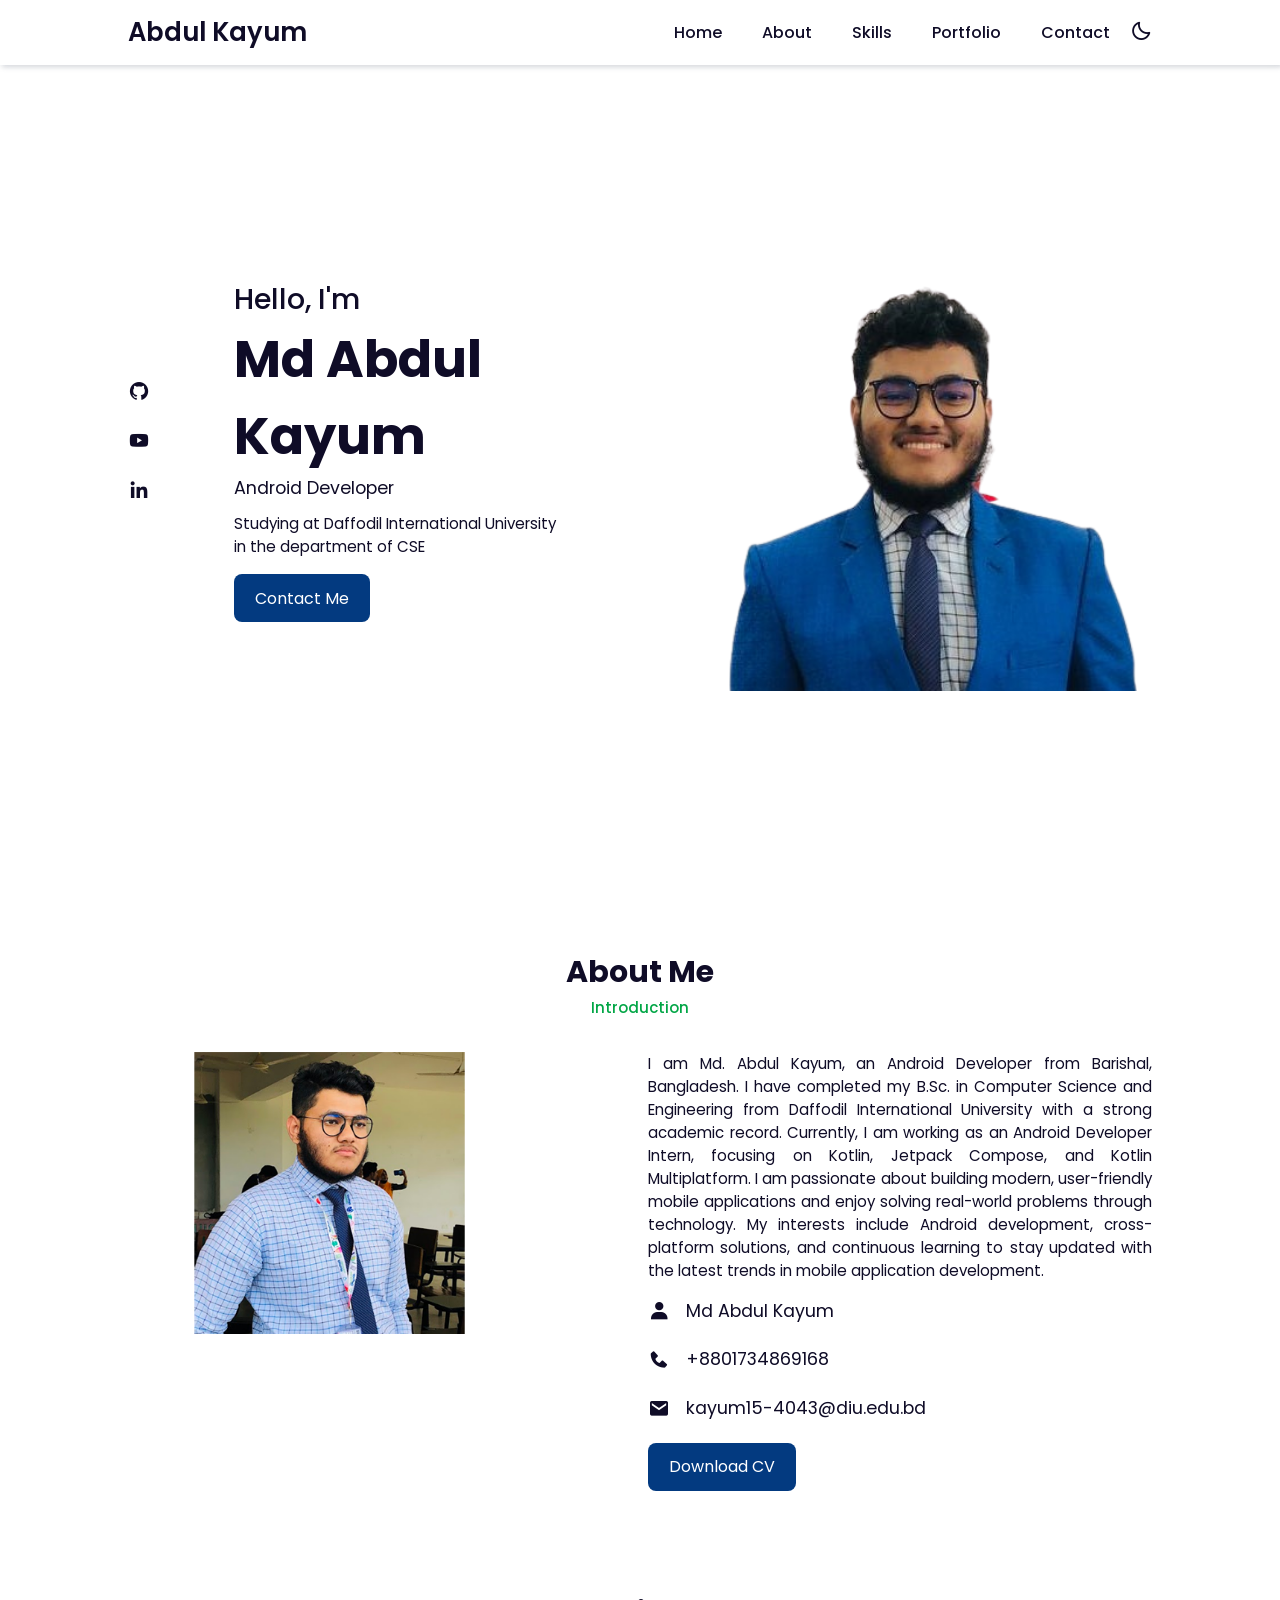
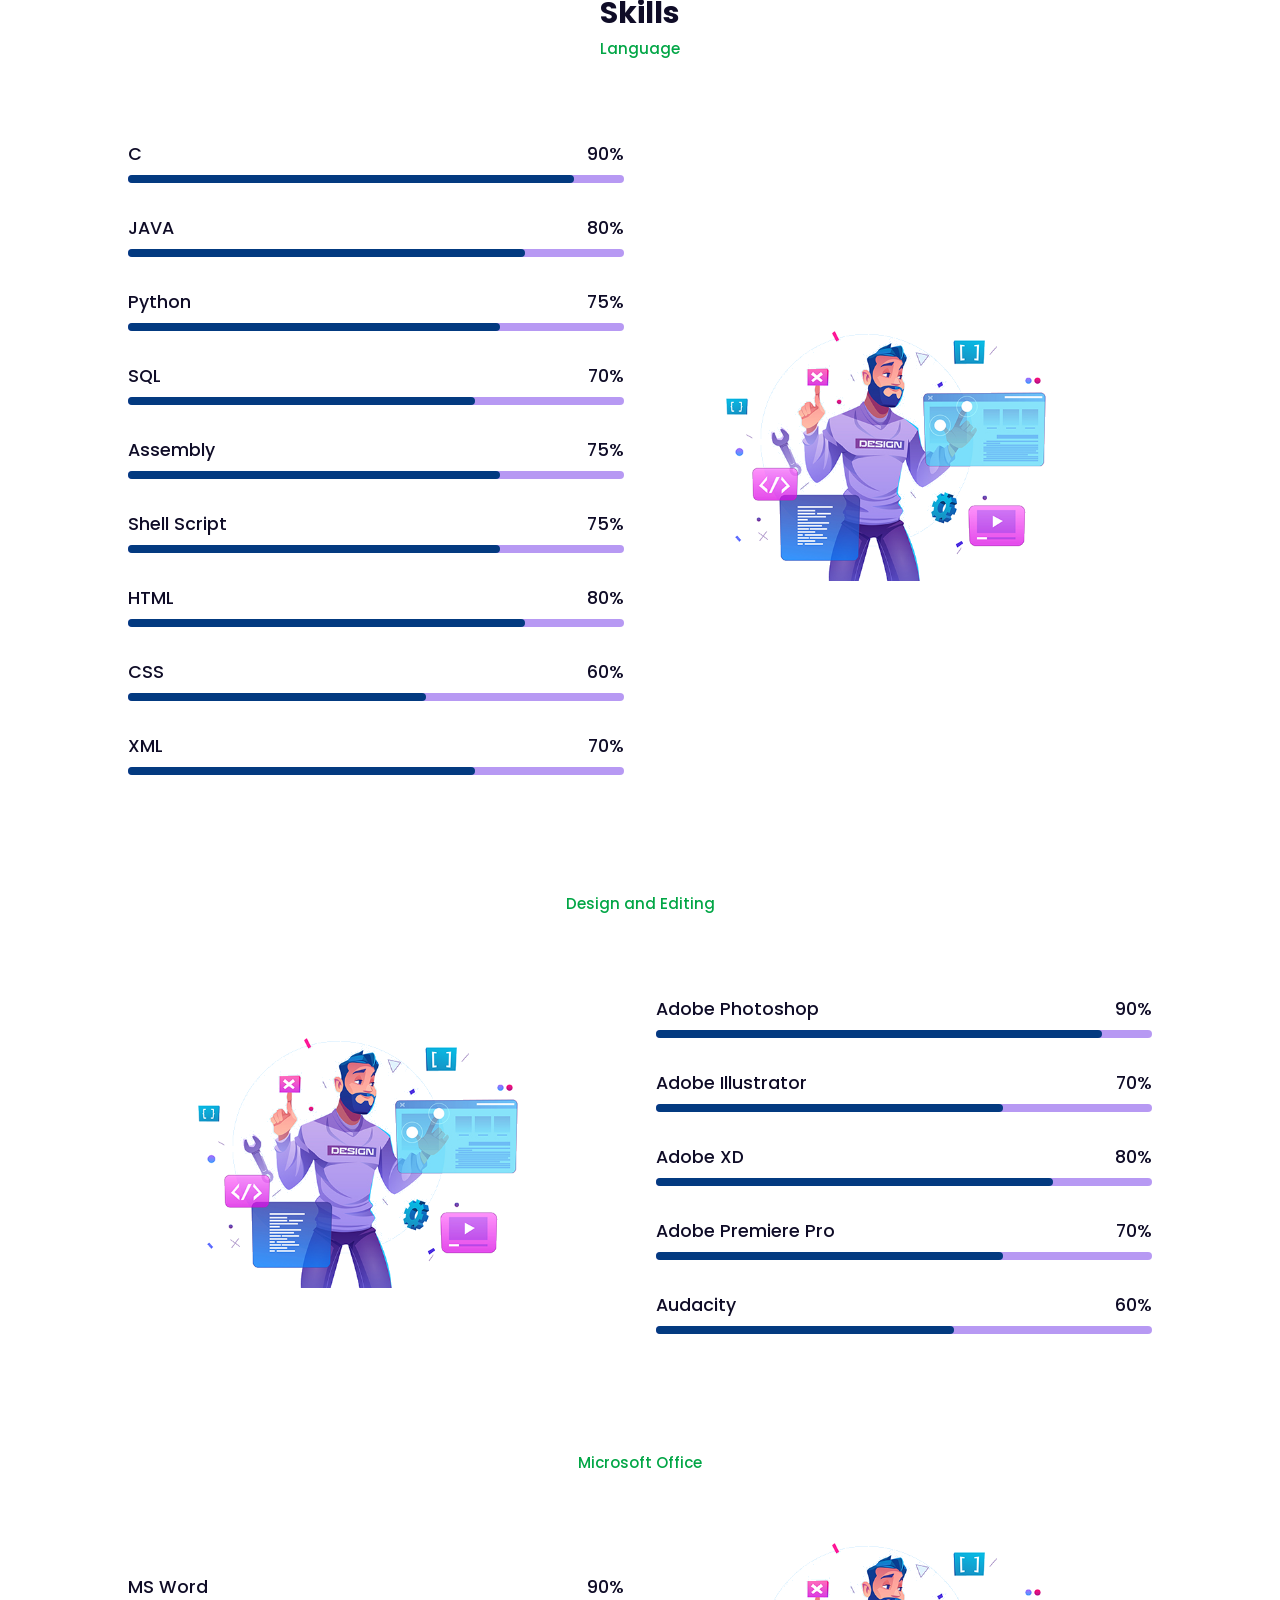
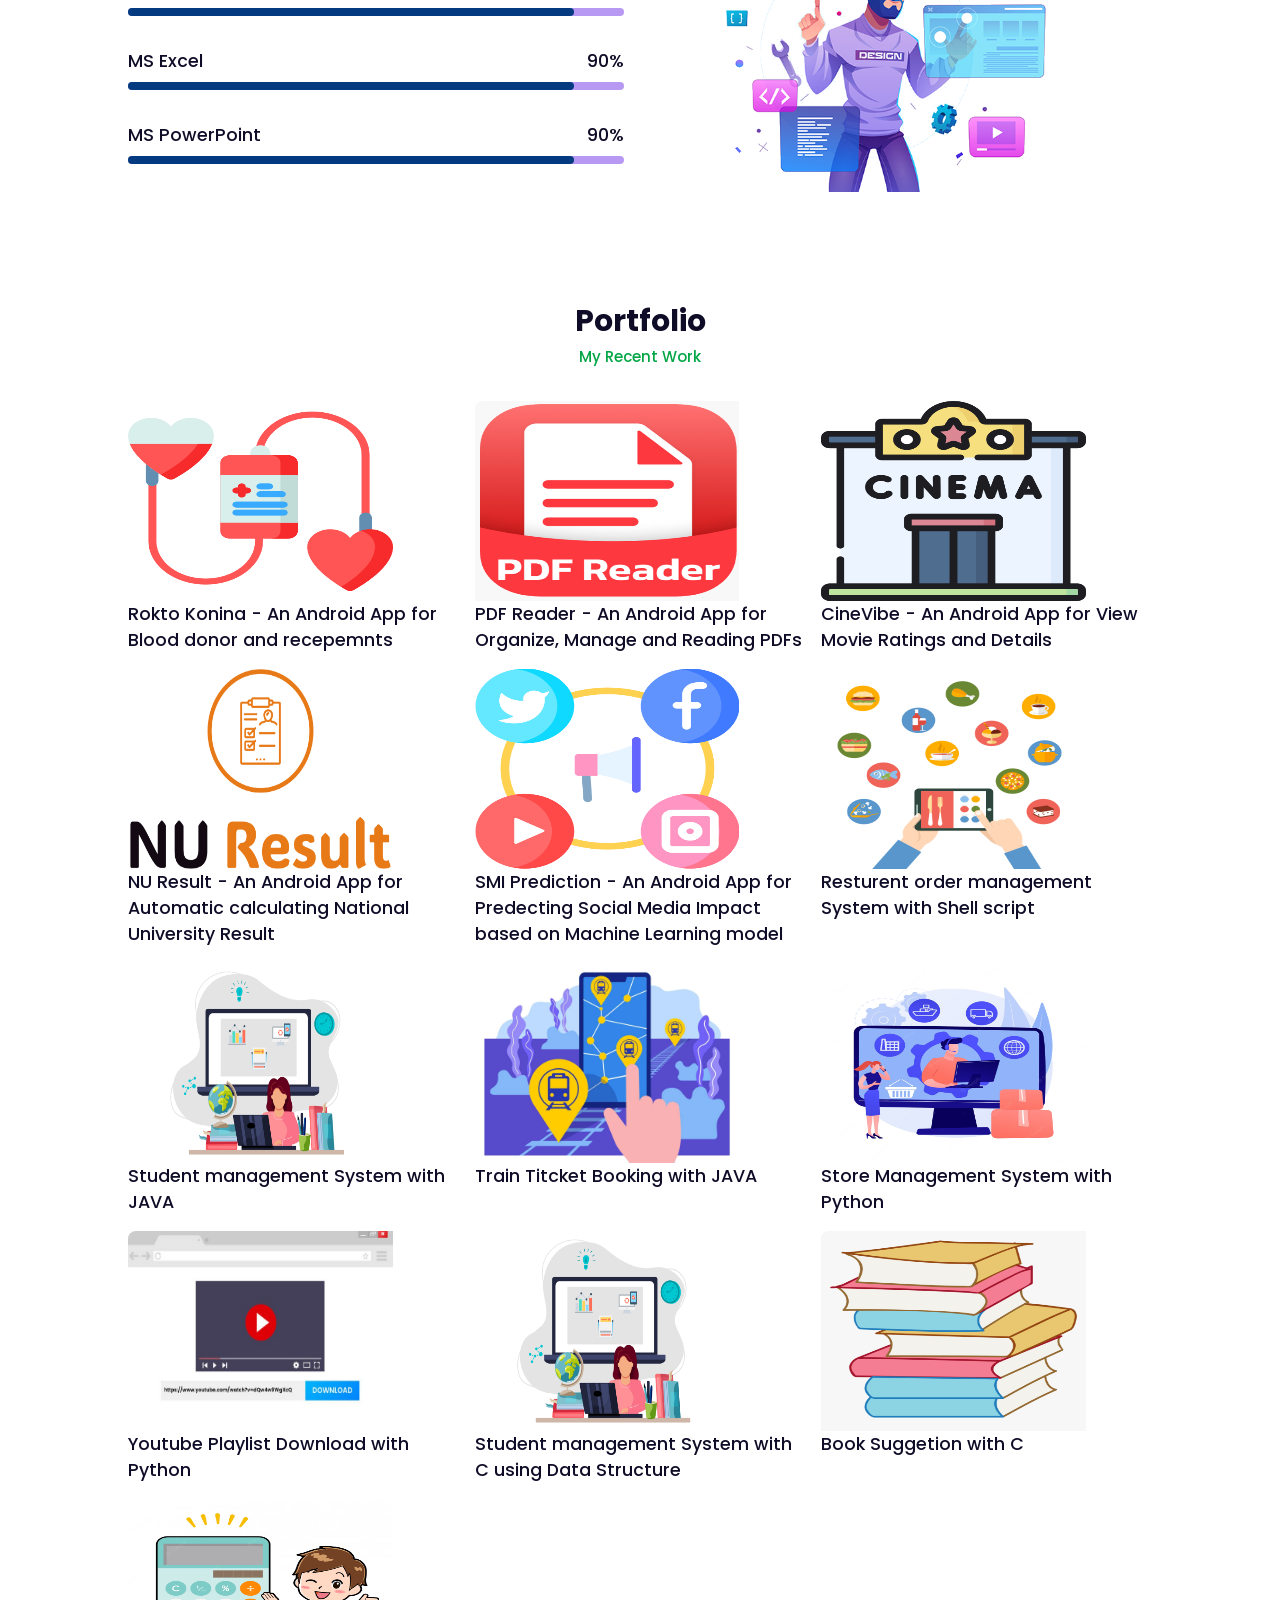
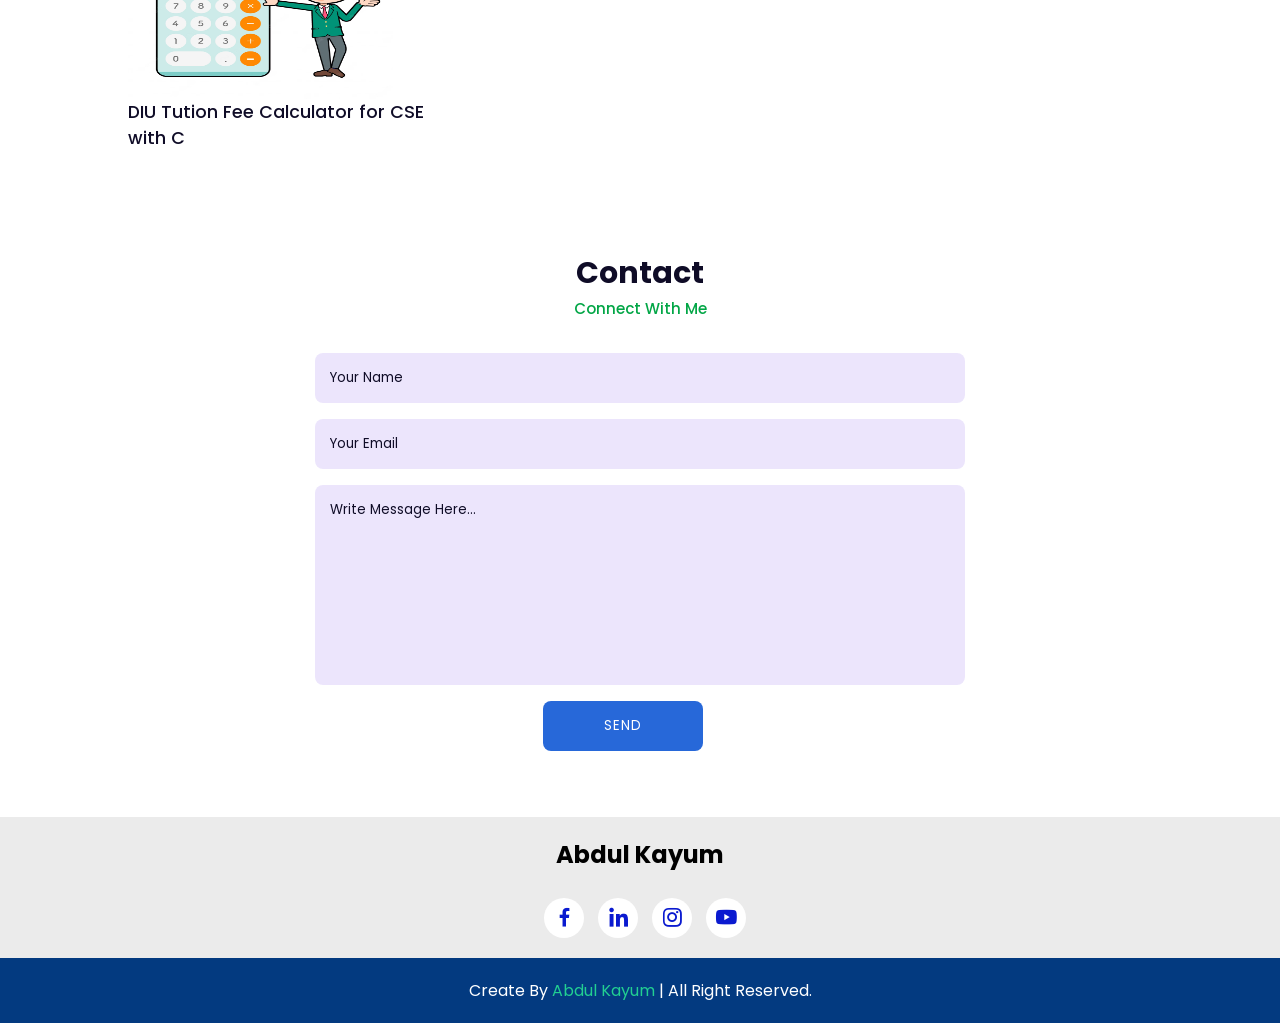
==== index.html @ ba81036a "Update index.html" ====
<!DOCTYPE html>
<html lang="en">
<head>
    <meta charset="UTF-8">
    <meta http-equiv="X-UA-Compatible" content="IE=edge">
    <meta name="viewport" content="width=device-width, initial-scale=1.0">
    <title>Abdul Kayum</title>
    <!-- Fav icon -->
    <link rel="shortcut icon" type="image/png" href="./image/01.png">
    <!-- Link To CSS -->
    <link rel="stylesheet" href="./css/style.css">
    <!-- Box Icons -->
    <link rel="stylesheet"
  href="https://cdn.jsdelivr.net/npm/boxicons@latest/css/boxicons.min.css">
 
</head>
<body>
    <!-- Navbar -->
    <header>
        <a href="#" class="logo">Abdul Kayum</a>
 
        <div class="bx bx-menu" id="menu-icon"></div>
 
        <ul class="navbar">
            <li><a href="#home">Home</a></li>
            <li><a href="#about">About</a></li>
            <li><a href="#skills">Skills</a></li>
            <li><a href="#portfolio">Portfolio</a></li>
            <li><a href="#contact">Contact</a></li>
            <div class="bx bx-moon" id="darkmode"></div>
        </ul>
    </header>
    <!-- Home -->
 
    <section class="home" id="home">
        <div class="social">
            <a href="https://github.com/mdabdulkayum" target="_blank"><i class='bx bxl-github'></i></a>
            <a href="https://www.youtube.com/channel/UCfv_wi9uMeSBt5FQenT2oxw" target="_blank"><i class='bx bxl-youtube' ></i></a>
            <a href="https://www.linkedin.com/in/md-abdul-kayum/" target="_blank"><i class='bx bxl-linkedin' ></i></a>
        </div>
        <div class="home-img">
            <img src="./image/abkayum1.png" alt="">
        </div>
        <div class="home-text">
            <span>Hello, I'm</span>
            <h1>Md Abdul Kayum</h1>
            <h2>Android Developer</h2>
            <p>Studying at Daffodil International University<br>in the department of CSE </p>
            <a href="#contact" class="btn">Contact Me</a>
        </div>
 
    </section>
    <!-- About -->
    <section class="about" id="about">
        <div class="heading">
            <h2>About Me</h2>
            <span>Introduction</span>
        </div>
        <!-- About Content -->
        <div class="about-container">
            <div class="about-img">
                <img src="./image/set.png" alt="">
            </div>
            <div class="about-text">
                <p>I am Md. Abdul Kayum, an Android Developer from Barishal, Bangladesh. I have completed my B.Sc. in Computer Science and Engineering from Daffodil International University with a strong academic record. Currently, I am working as an Android Developer Intern, focusing on Kotlin, Jetpack Compose, and Kotlin Multiplatform.

I am passionate about building modern, user-friendly mobile applications and enjoy solving real-world problems through technology. My interests include Android development, cross-platform solutions, and continuous learning to stay updated with the latest trends in mobile application development.</p>
                <div class="information">
                    <!-- Box 1 -->
                    <div class="info-box">
                        <i class='bx bxs-user' ></i>
                        <span>Md Abdul Kayum</span>
                    </div>
                    <!-- Box 2 -->
                    <div class="info-box">
                        <i class='bx bxs-phone' ></i>
                        <span>+8801734869168</span>
                    </div>
                    <!-- Box 3 -->
                    <div class="info-box">
                        <i class='bx bxs-envelope' ></i>
                        <span>kayum15-4043@diu.edu.bd</span>
                    </div>
                </div>
                <a href="https://drive.google.com/file/d/1KISsg51WByI9sBvP8XoXDLjU2vjWN7xH/view?usp=sharing" target="_blank" class="btn">Download CV</a>
            </div>
        </div>
    </section>
    <!-- Skills -->
    <section class="skills" id="skills">
        <div class="heading">
            <h2>Skills</h2>
            <span>Language</span>
        </div>
        <!-- Skills Content -->
        <div class="skills-container">
            
            <div class="bars">
                <!-- Box 1 -->
                <div class="bars-box">
                    <h3>C</h3>
                    <span>90%</span>
                    <div class="light-bar"></div>
                    <div class="percent-bar c-bar"></div>
                </div>
                <!-- Box 2 -->
                <div class="bars-box">
                    <h3>JAVA</h3>
                    <span>80%</span>
                    <div class="light-bar"></div>
                    <div class="percent-bar java-bar"></div>
                </div>
                <!-- Box 3 -->
                <div class="bars-box">
                    <h3>Python</h3>
                    <span>75%</span>
                    <div class="light-bar"></div>
                    <div class="percent-bar python-bar"></div>
                </div>

                <!-- Box 4 -->
                <div class="bars-box">
                    <h3>SQL </h3>
                    <span>70%</span>
                    <div class="light-bar"></div>
                    <div class="percent-bar sql-bar"></div>
                </div>

                <!-- Box 5 -->
                <div class="bars-box">
                    <h3>Assembly </h3>
                    <span>75%</span>
                    <div class="light-bar"></div>
                    <div class="percent-bar assembly-bar"></div>
                </div>
                <!-- Box 6 -->
                <div class="bars-box">
                    <h3>Shell Script </h3>
                    <span>75%</span>
                    <div class="light-bar"></div>
                    <div class="percent-bar shell-bar"></div>
                </div>
                <!-- Box 7 -->
                <div class="bars-box">
                    <h3>HTML </h3>
                    <span>80%</span>
                    <div class="light-bar"></div>
                    <div class="percent-bar html-bar"></div>
                </div>
                <!-- Box 8 -->
                <div class="bars-box">
                    <h3>CSS</h3>
                    <span>60%</span>
                    <div class="light-bar"></div>
                    <div class="percent-bar css-bar"></div>
                </div>
                <!-- Box 9 -->
                <div class="bars-box">
                    <h3>XML</h3>
                    <span>70%</span>
                    <div class="light-bar"></div>
                    <div class="percent-bar xml-bar"></div>
                </div>
            </div>
            <div class="skills-img">
                <img src="./image/123.png" alt="">
            </div>
            
        </div>
 
    </section>

    <section class="skills" id="skills">
        <div class="heading">
            <span>Design and Editing</span>
        </div>
        <!-- Skills Content -->
        <div class="skills-container">

            <div class="skills-img">
                <img src="./image/123.png" alt="">
            </div>

            <div class="bars">
                <!-- Box 1 -->
                <div class="bars-box">
                    <h3>Adobe Photoshop</h3>
                    <span>90%</span>
                    <div class="light-bar"></div>
                    <div class="percent-bar photoshop-bar"></div>
                </div>
                <!-- Box 2 -->
                <div class="bars-box">
                    <h3>Adobe Illustrator</h3>
                    <span>70%</span>
                    <div class="light-bar"></div>
                    <div class="percent-bar illustrator-bar"></div>
                </div>
                <!-- Box 3 -->
                <div class="bars-box">
                    <h3>Adobe XD</h3>
                    <span>80%</span>
                    <div class="light-bar"></div>
                    <div class="percent-bar xd-bar"></div>
                </div>
                <!-- Box 4 -->
                <div class="bars-box">
                    <h3>Adobe Premiere Pro</h3>
                    <span>70%</span>
                    <div class="light-bar"></div>
                    <div class="percent-bar premiere-bar"></div>
                </div>
                <!-- Box 5 -->
                <div class="bars-box">
                    <h3>Audacity </h3>
                    <span>60%</span>
                    <div class="light-bar"></div>
                    <div class="percent-bar audacity-bar"></div>
                </div>
            </div>
            
            
        </div>
 
    </section>

    <section class="skills" id="skills">
        <div class="heading">
            <span>Microsoft Office</span>
        </div>
        <!-- Skills Content -->
        <div class="skills-container">
            
            <div class="bars">
                <!-- Box 1 -->
                <div class="bars-box">
                    <h3>MS Word</h3>
                    <span>90%</span>
                    <div class="light-bar"></div>
                    <div class="percent-bar word-bar"></div>
                </div>
                <!-- Box 2 -->
                <div class="bars-box">
                    <h3>MS Excel</h3>
                    <span>90%</span>
                    <div class="light-bar"></div>
                    <div class="percent-bar excel-bar"></div>
                </div>
                <!-- Box 3 -->
                <div class="bars-box">
                    <h3>MS PowerPoint</h3>
                    <span>90%</span>
                    <div class="light-bar"></div>
                    <div class="percent-bar powerpoint-bar"></div>
                </div>
            </div>
            <div class="skills-img">
                <img src="./image/123.png" alt="">
            </div>
            
        </div>
 
    </section>


    <!-- Services -->
  
    <!-- Portfolio -->
    <section class="portfolio" id="portfolio">
        <div class="heading">
            <h2>Portfolio</h2>
            <span>My Recent Work</span>
        </div>
        <div class="portfolio-content">
            <div class="portfolio-img">
                <a href="https://github.com/mdabdulkayum/RoktoKonika" target="_blank"><img src="./image/rokto_konika.png" alt=""></a>
                <span>Rokto Konina - An Android App for Blood donor and recepemnts</span>
            </div>
            <div class="portfolio-img">
                <a href="https://github.com/mdabdulkayum/CodeClauseInternship_PDFReader" target="_blank"><img src="./image/pdf_reader_app_icon.png" alt=""></a>
                <span>PDF Reader - An Android App for Organize, Manage and Reading PDFs</span>
            </div>
            <div class="portfolio-img">
                <a href="https://github.com/mdabdulkayum/CineVibe" target="_blank"><img src="./image/cinema.png" alt=""></a>
                <span>CineVibe - An Android App for View Movie Ratings and Details</span>
            </div>
            <div class="portfolio-img">
                <a href="https://github.com/mdabdulkayum/NU_Result" target="_blank"><img src="./image/nu_result_logo.png" alt=""></a>
                <span>NU Result - An Android App for Automatic calculating National University Result</span>
            </div>
            <div class="portfolio-img">
                <a href="https://github.com/mdabdulkayum/SMI_Prediction" target="_blank"><img src="./image/smi_prediction.png" alt=""></a>
                <span>SMI Prediction - An Android App for Predecting Social Media Impact based on Machine Learning model</span>
            </div>
            <div class="portfolio-img">
                <a href="https://github.com/mdabdulkayum/Program/blob/main/Bash/Fastfood_Resturent_Project" target="_blank"><img src="./image/food-order.png" alt=""></a>
                <span>Resturent order management System with Shell script</span>
            </div>
            <div class="portfolio-img">
                <a href="https://github.com/mdabdulkayum/Program/tree/main/JAVA_Program/Project/Student_Management_System" target="_blank"><img src="./image/student-management.png" alt=""></a>
                <span>Student management System with JAVA</span>
                
            </div>
            <div class="portfolio-img">
                <a href="https://github.com/mdabdulkayum/Program/tree/main/JAVA_Program/Project/Train_Titcket" target="_blank"><img src="./image/train.webp" alt=""></a>
                <span>Train Titcket Booking with JAVA</span>
                
            </div>
            <div class="portfolio-img">
                <a href="https://github.com/mdabdulkayum/Program/tree/main/Python_Program/Project/Store_Management_System" target="_blank"><img src="./image/store_management.avif" alt=""></a>
                <span>Store Management System with Python</span>
                
            </div>
            <div class="portfolio-img">
                <a href="https://github.com/mdabdulkayum/Program/blob/main/Python_Program/Project/YouTubeDownloder.py" target="_blank"><img src="./image/youtube_download.jpg" alt=""></a>
                <span>Youtube Playlist Download with Python</span>
                
            </div>
            <div class="portfolio-img">
                <a href="https://github.com/mdabdulkayum/Program/blob/main/C_Program/Project/StudentManagementSystemWithDataStructure.c" target="_blank"><img src="./image/student-management.png" alt=""></a>
                <span>Student management System with C using Data Structure</span>
                
            </div>
            <div class="portfolio-img">
                <a href="https://github.com/mdabdulkayum/Program/blob/main/C_Program/Project/Book_Suggetion_project.c" target="_blank"><img src="./image/book_suggetion.png" alt=""></a>
                <span>Book Suggetion with C</span>
                
            </div>
            <div class="portfolio-img">
                <a href="https://github.com/mdabdulkayum/Program/blob/main/C_Program/Project/diu_tution_fee_calculator.c" target="_blank"><img src="./image/tution_fee_cal.avif" alt=""></a>
                <span>DIU Tution Fee Calculator for CSE with C</span>
                
            </div>
            
        </div>
    </section>

    <!-- Contact -->
    <section class="contact" id="contact">
        <div class="heading">
            <h2>Contact</h2>
            <span>Connect With Me</span>
        </div>
        <div class="contact-form">
            <form action="">
                <input type="text" placeholder="Your Name">
                <input type="email" name="" id="" placeholder="Your Email">
                <textarea name="" id="" cols="30" rows="10" placeholder="Write Message Here..."></textarea>
                <input type="button" value="Send" class="contact-button">
            </form>
        </div>
    </section>
    <!-- Footer -->
    <div class="footer">
        <h2>Abdul Kayum</h2>
        <div class="footer-social">
            <a href="https://www.facebook.com/kayum.me/" target="_blank"><i class='bx bxl-facebook' ></i></a>
            <a href="https://www.linkedin.com/in/md-abdul-kayum/" target="_blank"><i class='bx bxl-linkedin' ></i></a>
            <a href="https://www.instagram.com/kayum.me/" target="_blank"><i class='bx bxl-instagram' ></i></a>
            <a href="https://www.youtube.com/channel/UCfv_wi9uMeSBt5FQenT2oxw" target="_blank"><i class='bx bxl-youtube' ></i></a>
        </div>
 
    </div>
    <!-- Copyright -->
    <div class="copyright">
        <p>Create By <a href="">Abdul Kayum</a> | All Right Reserved.</p>
    </div>
 
 
 
    <!-- Link To JS -->
    <script src="./js/script.js"></script>
</body>
</html>
---- css/style.css ----
/* Google Fonts */
@import url("https://fonts.googleapis.com/css2?family=Poppins:wght@200;300;400;500;600;700&display=swap");
* {
  margin: 0;
  padding: 0;
  box-sizing: border-box;
  list-style: none;
  text-decoration: none;
  scroll-behavior: smooth;
  scroll-padding-top: 2rem;
  font-family: "Poppins", sans-serif;
}
:root {
  --main-color: #033a80;
  --bg-color: #fff;
  --text-color: #0f0c27;
  --hover: hsl(260, 100%, 51%);
 
  --big-font: 3.2rem;
  --medium-font: 1.8rem;
  --p-font: 0.941rem;
}
section {
  padding: 50px 10%;
}
body.active {
  --text-color: #fff;
  --bg-color: #0f0c27;
}
body {
  background: var(--bg-color);
  color: var(--text-color);
}
*::selection {
  color: var(--bg-color);
  background: var(--main-color);
}
.heading {
  text-align: center;
}
.heading h2 {
  font-size: 30px;
}
 
.heading span {
  font-size: var(--p-font);
  color: rgb(2, 166, 70);
}
header {
  position: fixed;
  width: 100%;
  top: 0;
  right: 0;
  z-index: 1000;
  display: flex;
  align-items: center;
  justify-content: space-between;
  background: var(--bg-color);
  padding: 13px 10%;
  transition: 0.2s;
  box-shadow: -3px -3px 7px #ffffff73,
				2px 2px 5px rgba(94, 104, 121, 0.288);
}
header.shadow {
  box-shadow: 0 0 4px rgb(14 55 54 / 15%);
}
.logo {
  font-size: 1.61rem;
  font-weight: 600;
  color: var(--text-color);
}
.navbar {
  display: flex;
}
.navbar a {
  font-size: 1rem;
  padding: 10px 20px;
  color: var(--text-color);
  font-weight: 500;
}
.navbar a:hover {
  color: var(--hover);
}
#menu-icon {
  font-size: 24px;
  cursor: pointer;
  z-index: 10001;
  display: none;
}
#darkmode {
  font-size: 22px;
  cursor: pointer;
}
.home {
  position: relative;
  width: 100%;
  min-height: 100vh;
  display: grid;
  grid-template-columns: 0.2fr 1fr 1fr;
  align-items: center;
  gap: 1rem;
}
.home-img {
  order: 3;
}
.home-img img {
  width: 100%;
}
.home-text span {
  font-size: var(--medium-font);
  font-weight: 500;
}
.home-text h1 {
  font-size: var(--big-font);
}
.home-text h2 {
  font-size: 1.1rem;
  font-weight: 400;
}
.home-text p {
  font-size: var(--p-font);
  font-weight: 400;
  margin: 0.7rem 0 1rem;
}
.social {
  display: flex;
  flex-direction: column;
}
.social a {
  margin-bottom: 1rem;
  font-size: 22px;
  color: var(--text-color);
}
.social a:hover {
  color: var(--hover);
}
.btn {
  display: inline-block;
  background: var(--main-color);
  color: #fff;
  padding: 0.7rem 1.3rem;
  border-radius: 0.5rem;
}
.btn:hover {
  background: var(--hover);
}
 

.about-container {
  display: grid;
  grid-template-columns: repeat(2, 1fr);
  gap: 1rem;
  margin-top: 2rem;
}
 
.about-img img {
  width: 80%;
  border-radius: 0.5rem;
}
.about-text p {
  font-size: var(--p-font);
  font-weight: 400;
  text-align: justify;
}
.information {
  margin: 1rem 0 1.4rem;
}
.information .info-box {
  display: flex;
  align-items: center;
  margin-bottom: 1.4rem;
}
.information .info-box .bx {
  font-size: 22px;
}
.information .info-box span {
  font-weight: 400;
  margin-left: 1rem;
}
.skills-container {
  display: grid;
  grid-template-columns: repeat(2, 1fr);
  align-items: center;
  gap: 2rem;
  margin-top: 4rem;
}
.skills-img img {
  width: 80%;
  padding-left: 4rem;
  object-position: center;
}
.bars-box {
  position: relative;
  display: flex;
  justify-content: space-between;
  align-items: center;
  padding: 1rem 0;
  margin-bottom: 1rem;
}
.bars-box h3,
span {
  font-size: 1.1rem;
  font-weight: 500;
}
.light-bar {
  position: absolute;
  bottom: 0;
  left: 0;
  width: 100%;
  height: 0.5rem;
  background: hsla(260, 100%, 44%, 0.4);
  border-radius: 0.5rem;
}
.percent-bar {
  position: absolute;
  bottom: 0;
  left: 0;
  height: 0.5rem;
  background: var(--main-color);
  border-radius: 0.5rem;
}
.c-bar {
  width: 90%;
}
.java-bar {
  width: 80%;
}
.python-bar {
  width: 75%;
}
.sql-bar {
  width: 70%;
}
.assembly-bar {
  width: 75%;
}
.shell-bar {
  width: 75%;
}
.html-bar {
  width: 80%;
}
.css-bar {
  width: 60%;
}
.xml-bar {
  width: 70%;
}

.photoshop-bar {
  width: 90%;
}
.illustrator-bar {
  width: 70%;
}
.xd-bar {
  width: 80%;
}
.premiere-bar {
  width: 70%;
}
.audacity-bar {
  width: 60%;
}

.word-bar {
  width: 90%;
}
.excel-bar {
  width: 90%;
}
.powerpoint-bar {
  width: 90%;
}


.portfolio-content {
  display: grid;
  grid-template-columns: repeat(auto-fit, minmax(280px, auto));
  gap: 1rem;
  margin-top: 2rem;
}
.portfolio-img {
  overflow: hidden;
  border-radius: 0.5rem;
}
.portfolio-img img {
  width: 80%;
  height: 200px;
  display: block;
}
.portfolio-img img:hover {
  transform: scale(1.1);
  transition: 1s;
}
.contact-form {
  display: grid;
  place-items: center;
  margin-top: 2rem;
}
.contact-form form {
  display: flex;
  flex-direction: column;
  width: 650px;
}
form input,
textarea {
  padding: 15px;
  border-radius: 0.5rem;
  width: 100%;
  border: none;
  outline: none;
  background: hsla(260, 100%, 44%, 0.1);
  margin-bottom: 1rem;
  color: var(--text-color);
}
form input::placeholder,
textarea::placeholder {
  color: var(--text-color);
}
form textarea {
  resize: none;
  height: 200px;
}
.contact-button {
  width: 160px;
  cursor: pointer;
  background: #2768d9;
  color: #fff;
  justify-content: center;
  text-transform: uppercase;
  letter-spacing: 1px;
  margin-left: 35%;
}
.contact-button:hover {
  background: var(--hover);
}
.footer {
  display: grid;
  place-items: center;
  padding: 20px;
  background: #ebebeb;
  color: #000;
}
.footer h2 {
  font-size: 1.5rem;
  margin-bottom: 1.6rem;
}
.footer-social a i{
  color: rgb(10, 26, 208);
  font-size: 25px;
  margin-left: 10px;
  text-align: center;
  line-height: 40px;
  background-color: #fff;
  border-radius: 50%;
  width: 40px;
  height: 40px;
}
.copyright {
  padding: 20px;
  background: var(--main-color);
  text-align: center;
  color: #fff;
}
.copyright a{
  color: #22cf91;
}
/* Making Responsive */
@media (max-width: 991px) {
  header {
    padding: 18px 4%;
  }
  section {
    padding: 50px 4%;
  }
}
@media (max-width: 881px) {
  :root {
    --big-font: 2.7rem;
    --medium-font: 1.4rem;
  }
}
@media (max-width: 768px) {
  :root {
    --big-font: 2.4rem;
    --medium-font: 1.2rem;
  }
  header {
    padding: 11px 4%;
  }
  #menu-icon {
    display: initial;
    color: var(--text-color);
  }
  header .navbar {
    position: absolute;
    top: -500px;
    left: 0;
    right: 0;
    display: flex;
    flex-direction: column;
    background: var(--bg-color);
    box-shadow: 0 4px 4px rgb(0 0 0 / 10%);
    transition: 0.2s ease;
    text-align: center;
  }
  .navbar.active {
    top: 100%;
  }
  .navbar a {
    padding: 1.5rem;
    display: block;
    background: var(--bg-color);
  }
  #darkmode {
    position: absolute;
    top: 1.4rem;
    right: 2rem;
  }
  .scroll-down {
    display: none;
  }
  .home {
    grid-template-columns: 0.5fr 3fr;
  }
  .home-text {
    grid-column: 1/3;
    padding-left: 1.4rem;
  }
  .home-img {
    order: initial;
  }
  .about-container {
    grid-template-columns: 1fr;
  }
  .about-img {
    display: flex;
    justify-content: center;
  }
  .skills-container {
    grid-template-columns: 1fr;
  }
  .skills-img img {
    padding-left: 0;
  }
  .skills-img {
    padding-top: 2rem;
    display: flex;
    justify-content: center;
  }
  .contact-form form{
    width: 300px;
  }
  .contact-button{
    margin-left: 25%;
  }
}
@media (max-width: 340px) {
  :root {
    --big-font: 1.7rem;
    --medium-font: 1.1rem;
  }
  .home-text span {
    font-size: 1rem;
  }
  .home-text h2 {
    font-size: 0.9rem;
    font-weight: 500;
  }
  .information .info-box span {
    font-size: 1rem;
  }
  .portfolio-content {
    grid-template-columns: repeat(auto-fit, minmax(200px, auto));
  }
  .contact-form form{
    width: 300px;
  }
  .contact-button{
    margin-left: 25%;
  }
}
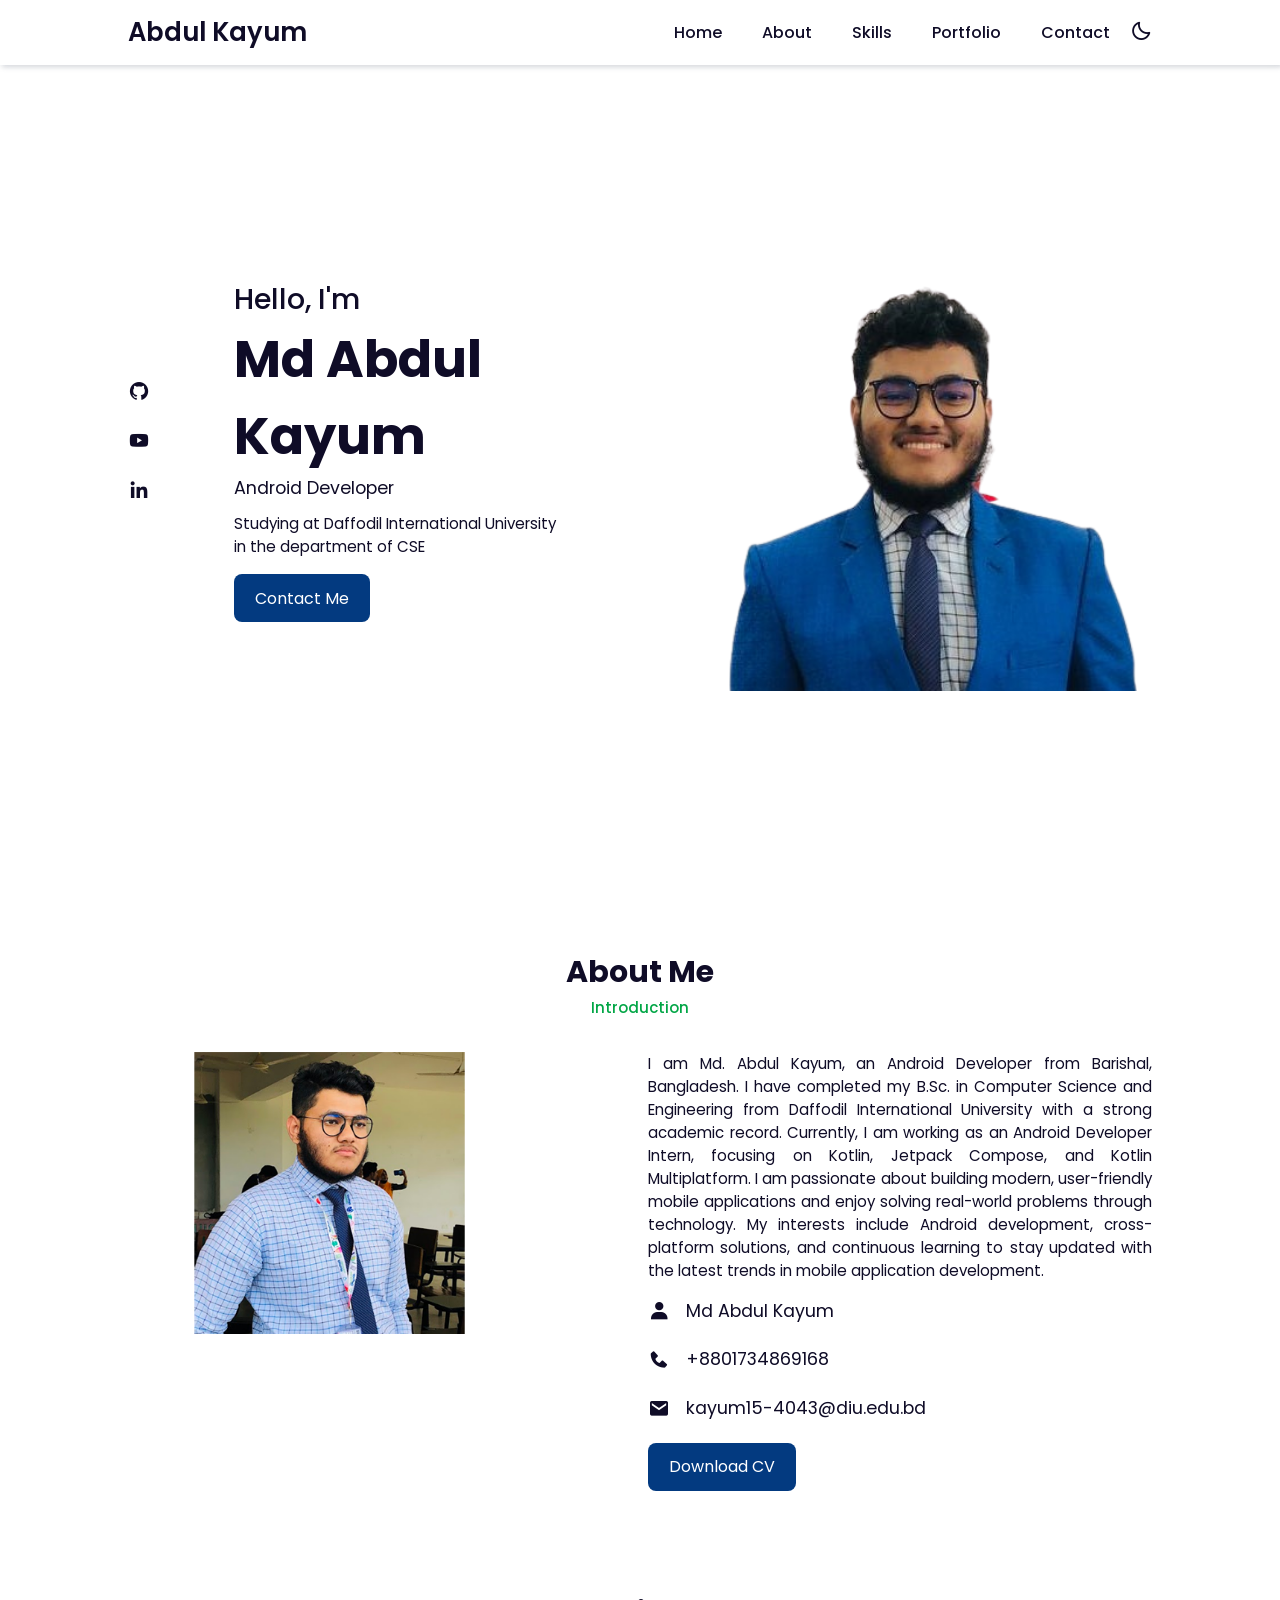
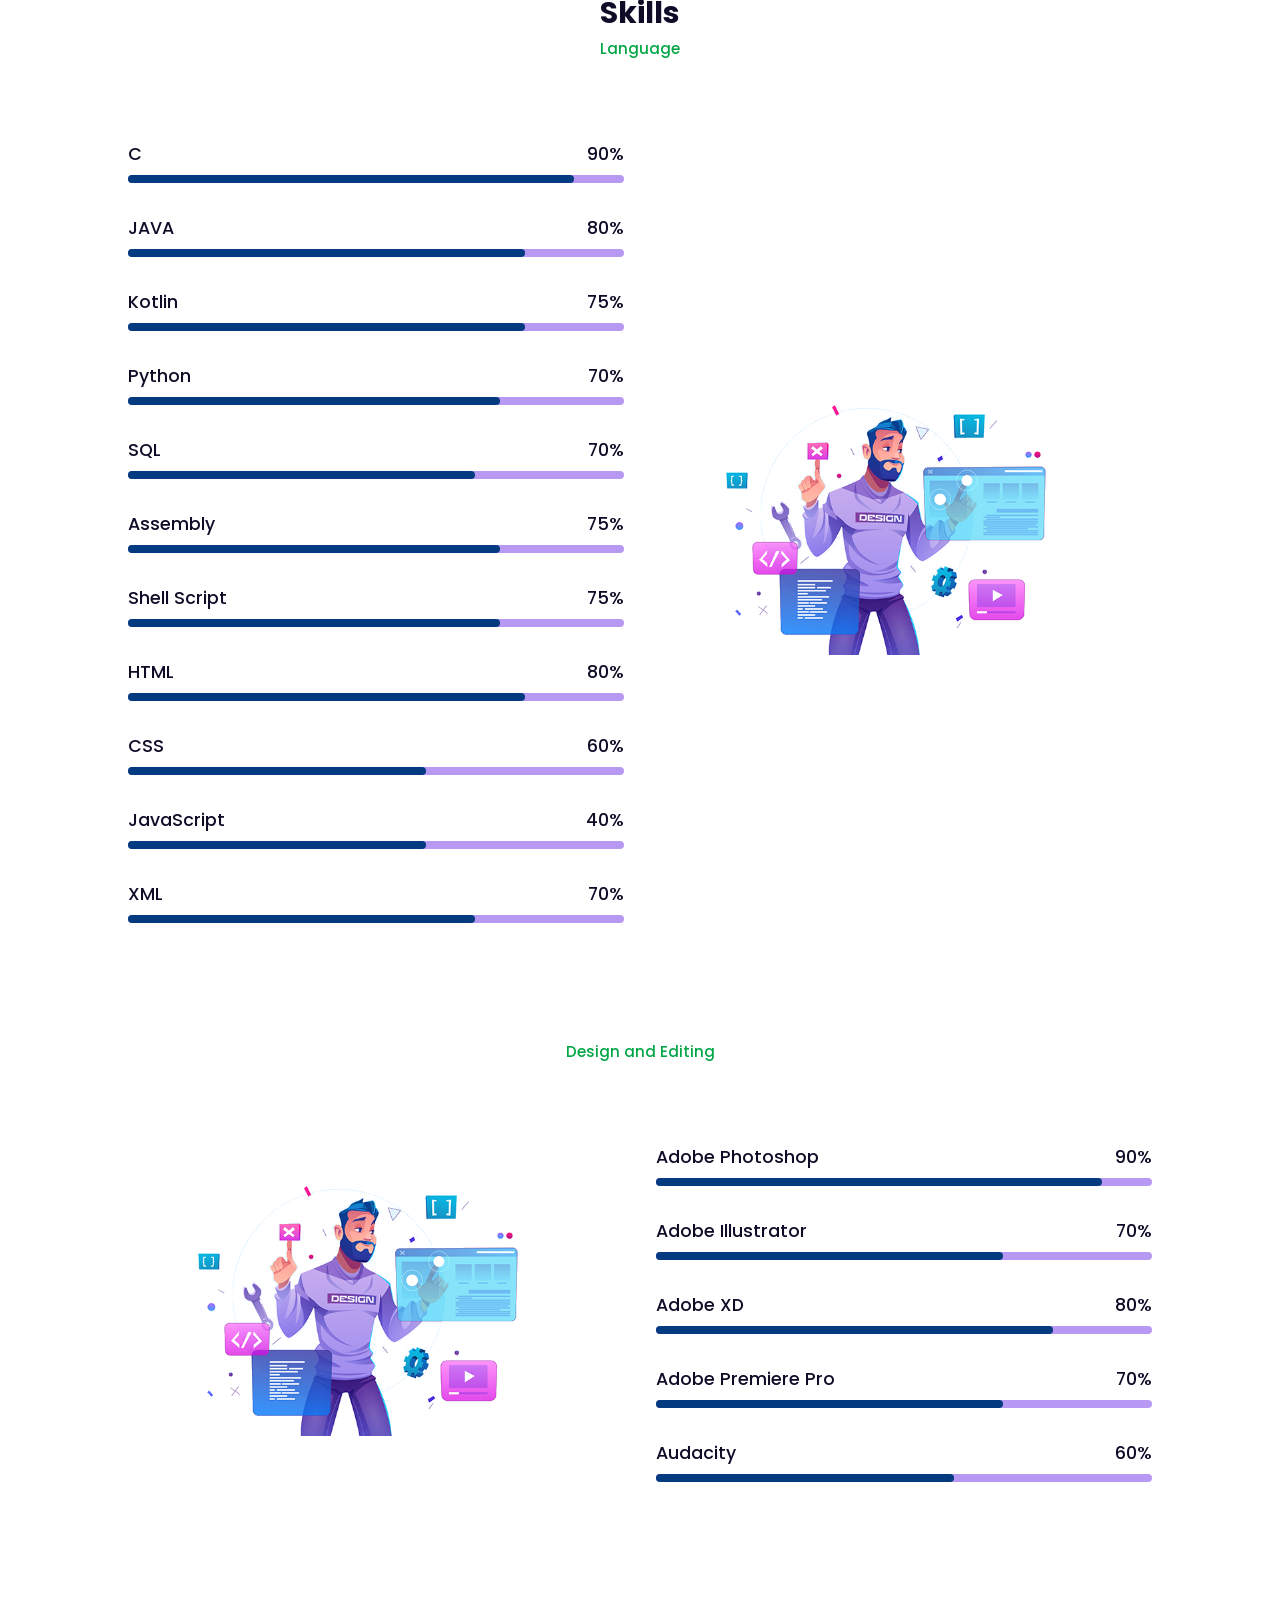
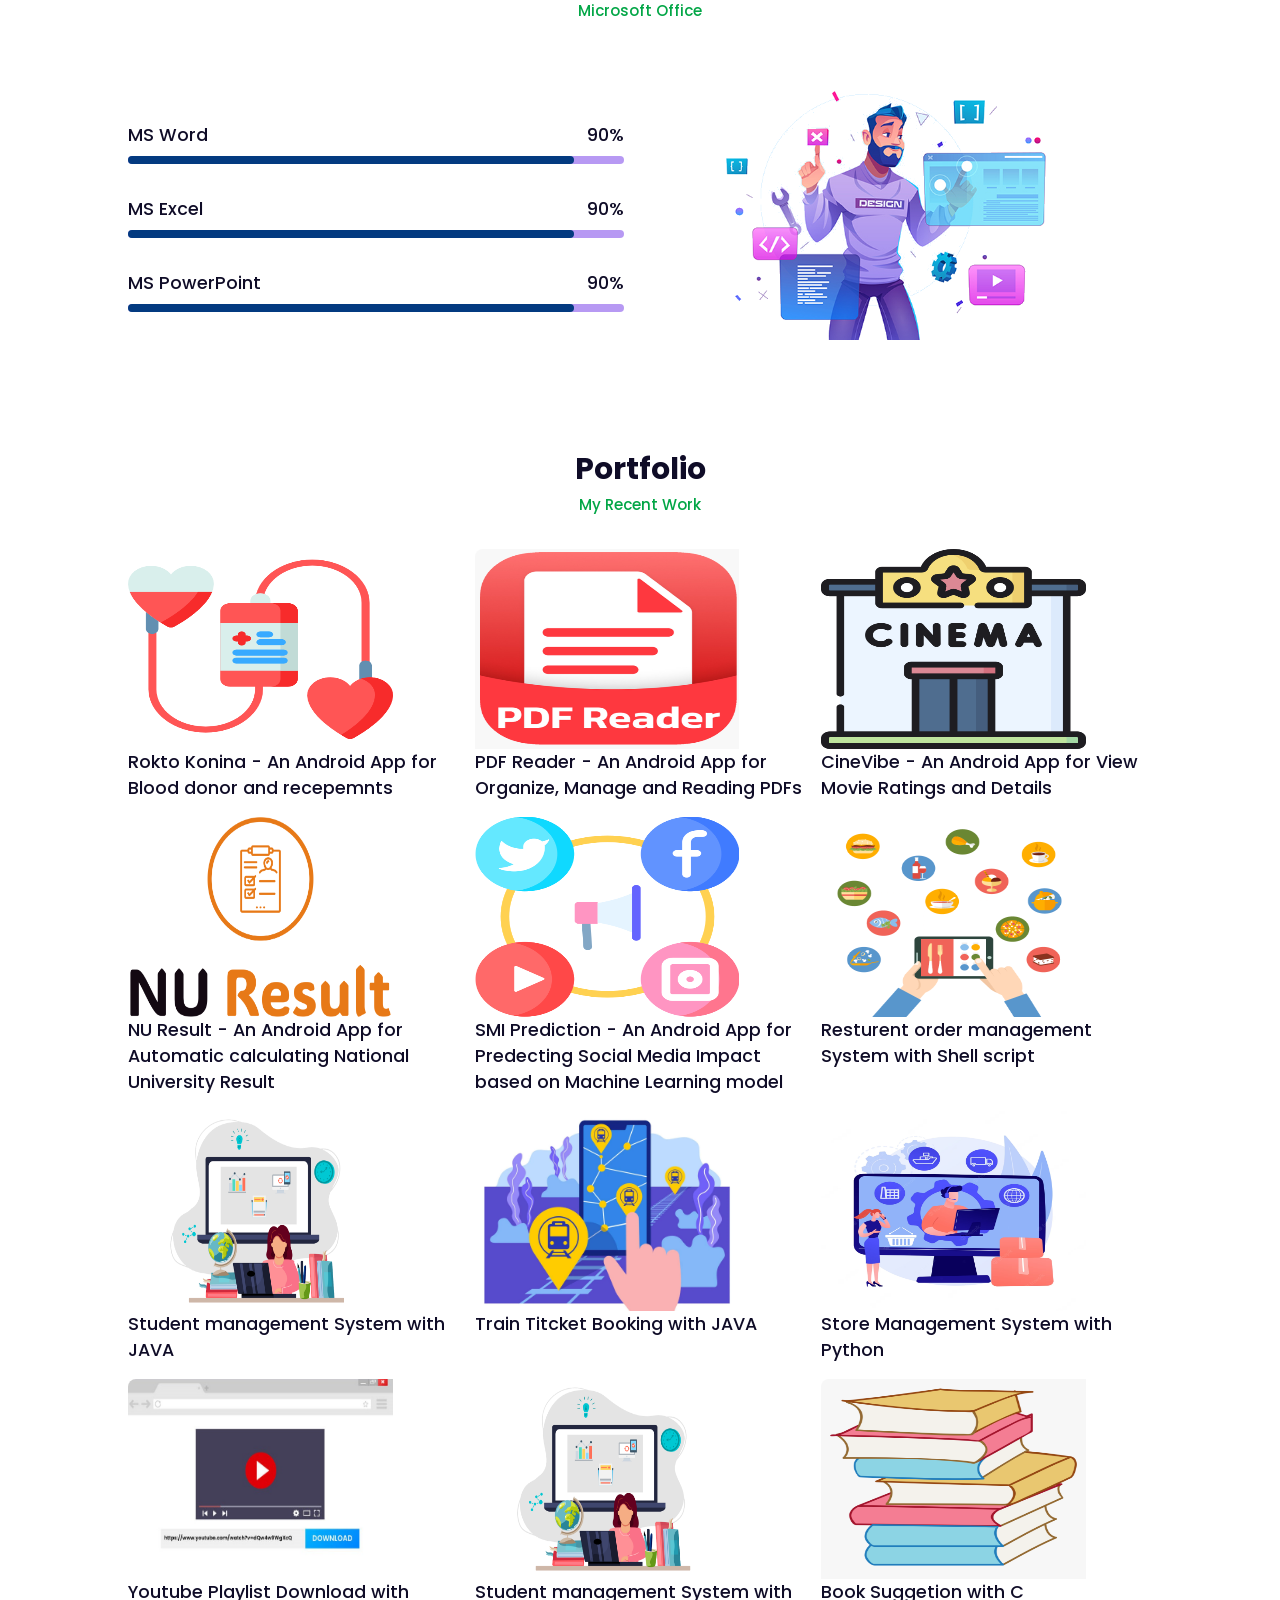
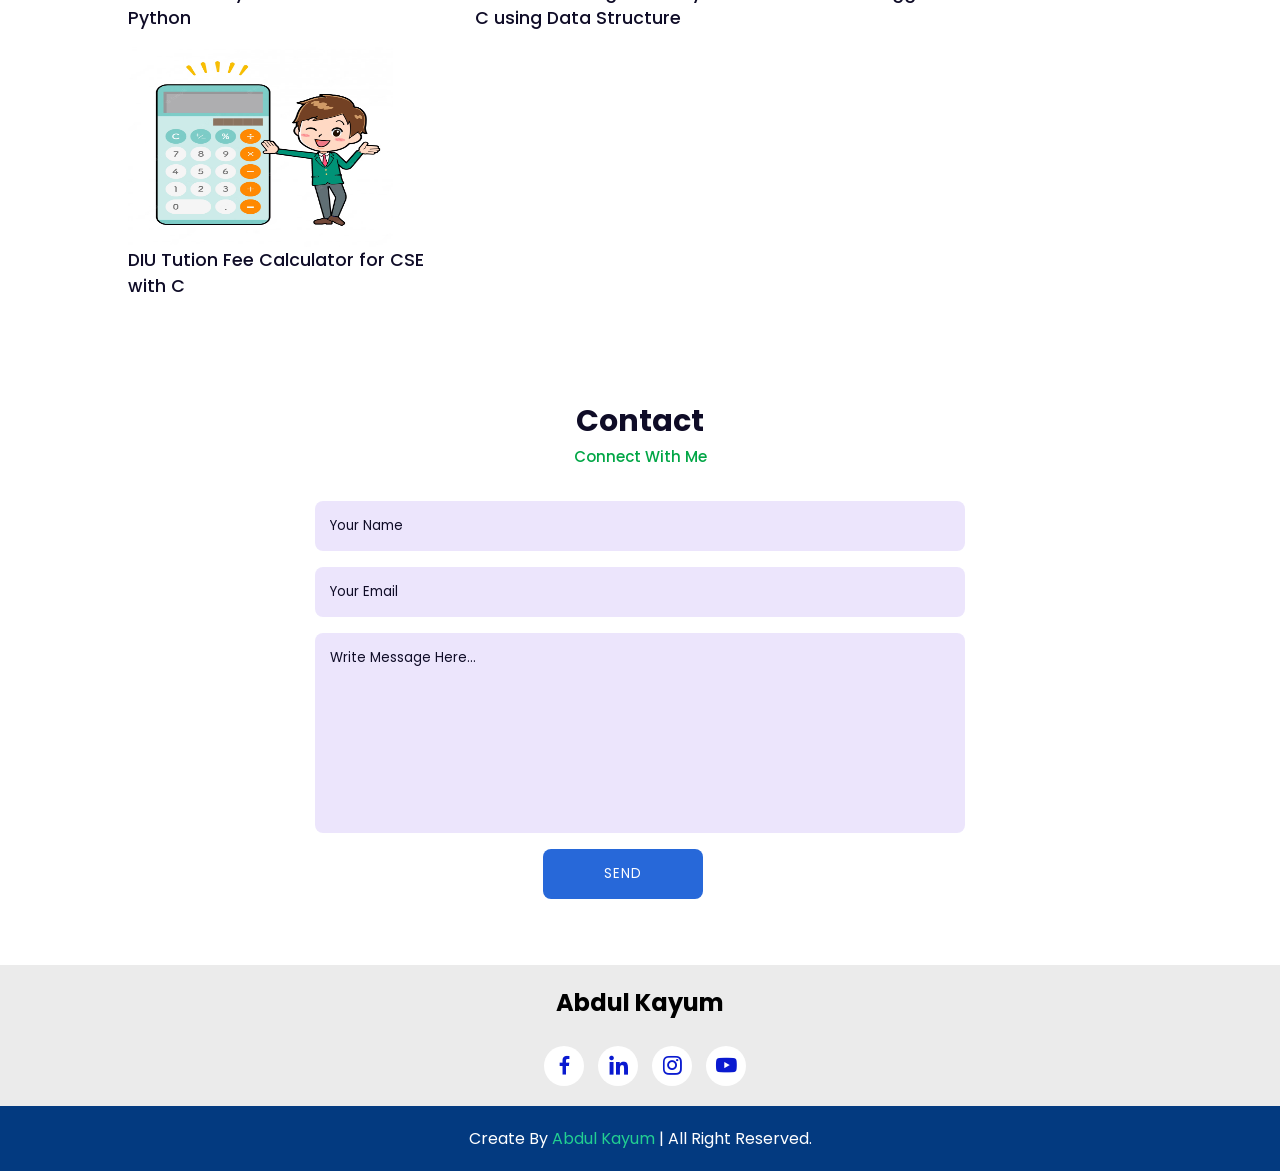
==== commit 63e27656: "Update index.html" ====
--- a/index.html
+++ b/index.html
@@ -110,10 +110,17 @@
                     <div class="light-bar"></div>
                     <div class="percent-bar java-bar"></div>
                 </div>
+
+                <div class="bars-box">
+                    <h3>Kotlin</h3>
+                    <span>75%</span>
+                    <div class="light-bar"></div>
+                    <div class="percent-bar java-bar"></div>
+                </div>
                 <!-- Box 3 -->
                 <div class="bars-box">
                     <h3>Python</h3>
-                    <span>75%</span>
+                    <span>70%</span>
                     <div class="light-bar"></div>
                     <div class="percent-bar python-bar"></div>
                 </div>
@@ -151,6 +158,12 @@
                 <div class="bars-box">
                     <h3>CSS</h3>
                     <span>60%</span>
+                    <div class="light-bar"></div>
+                    <div class="percent-bar css-bar"></div>
+                </div>
+                <div class="bars-box">
+                    <h3>JavaScript</h3>
+                    <span>40%</span>
                     <div class="light-bar"></div>
                     <div class="percent-bar css-bar"></div>
                 </div>
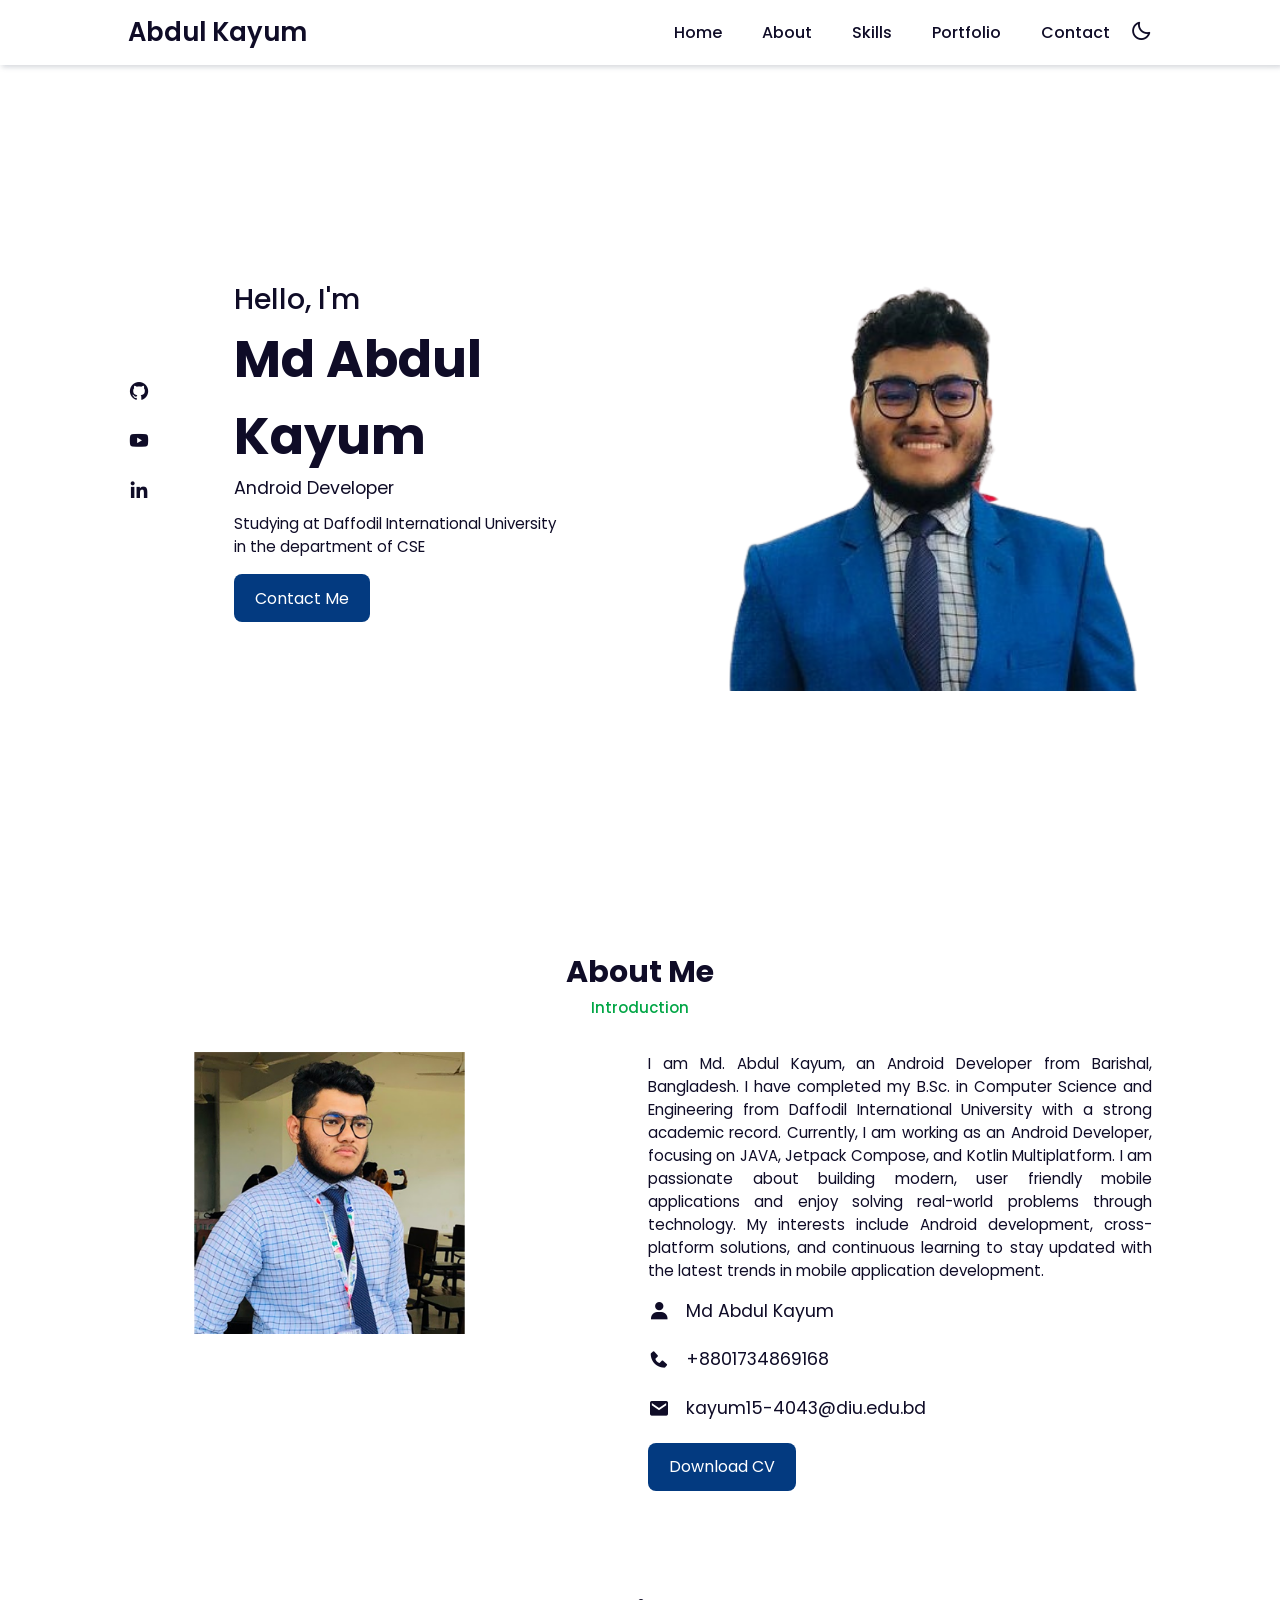
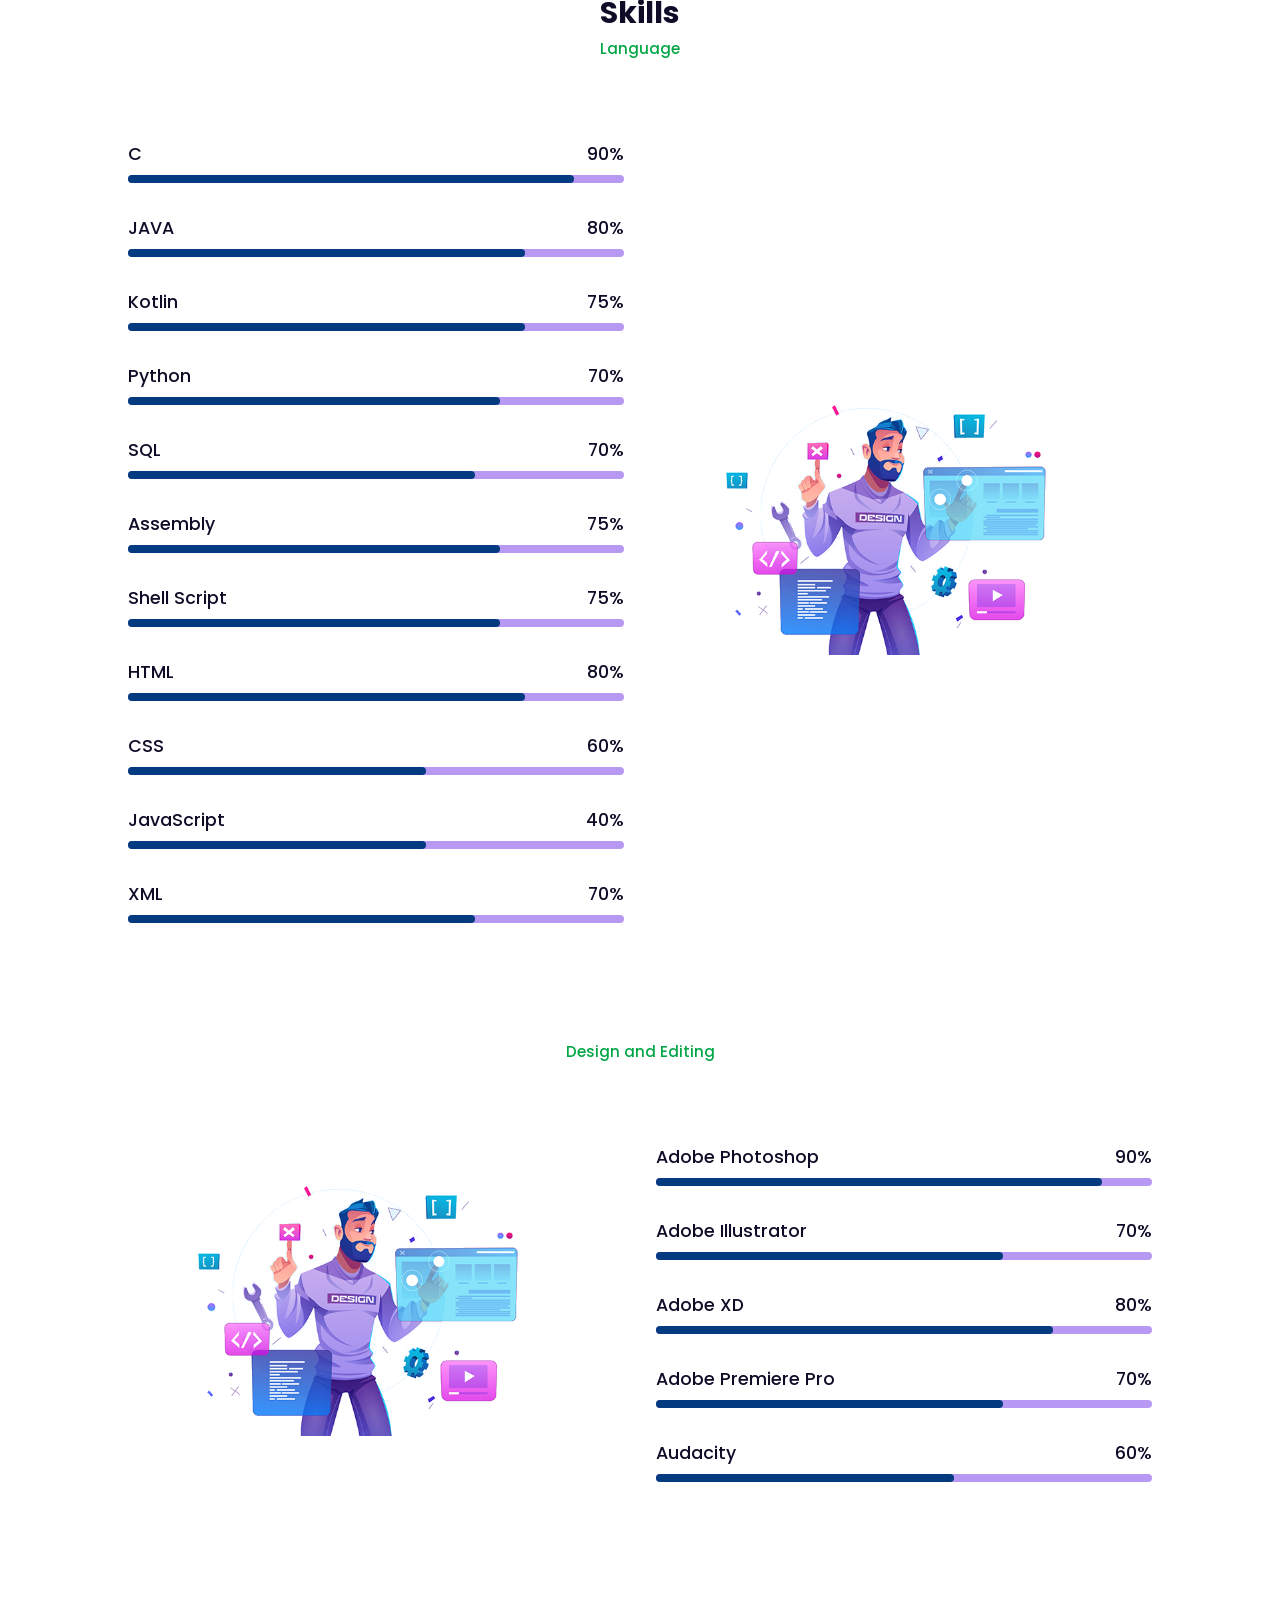
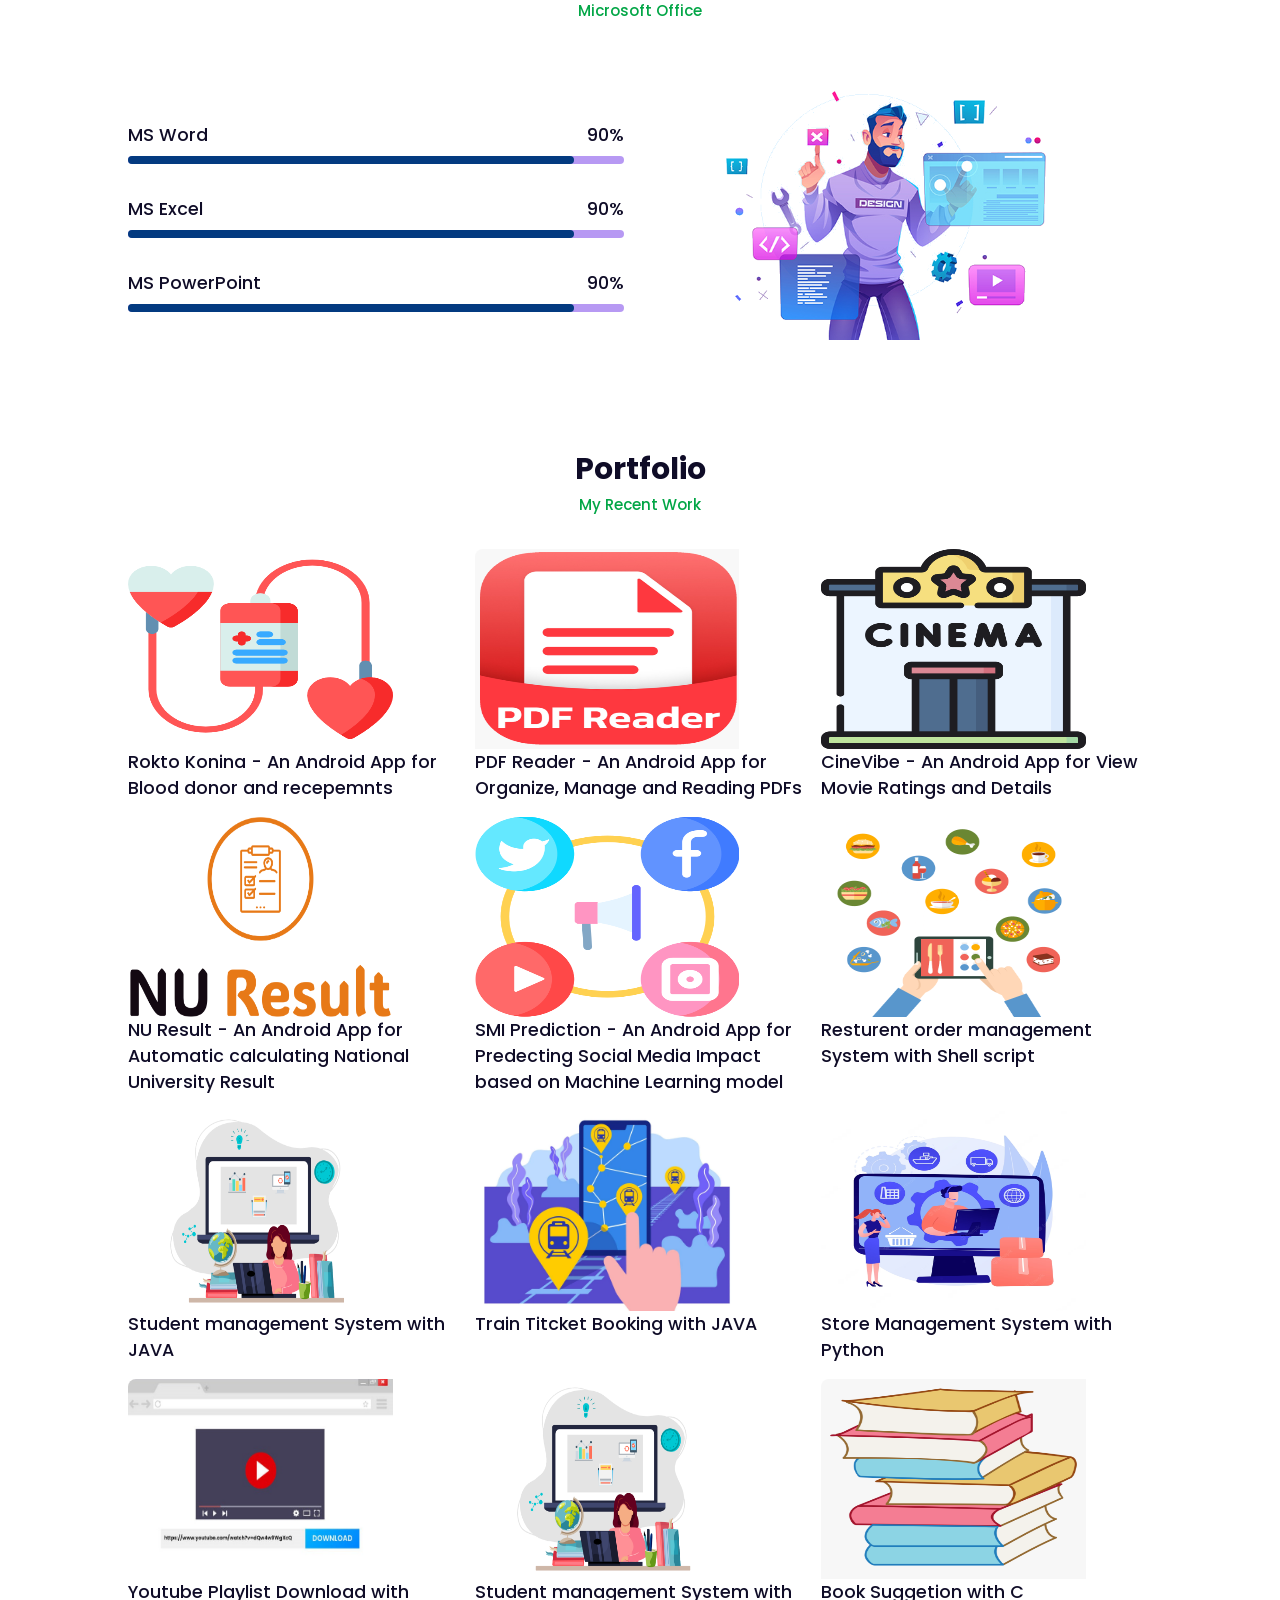
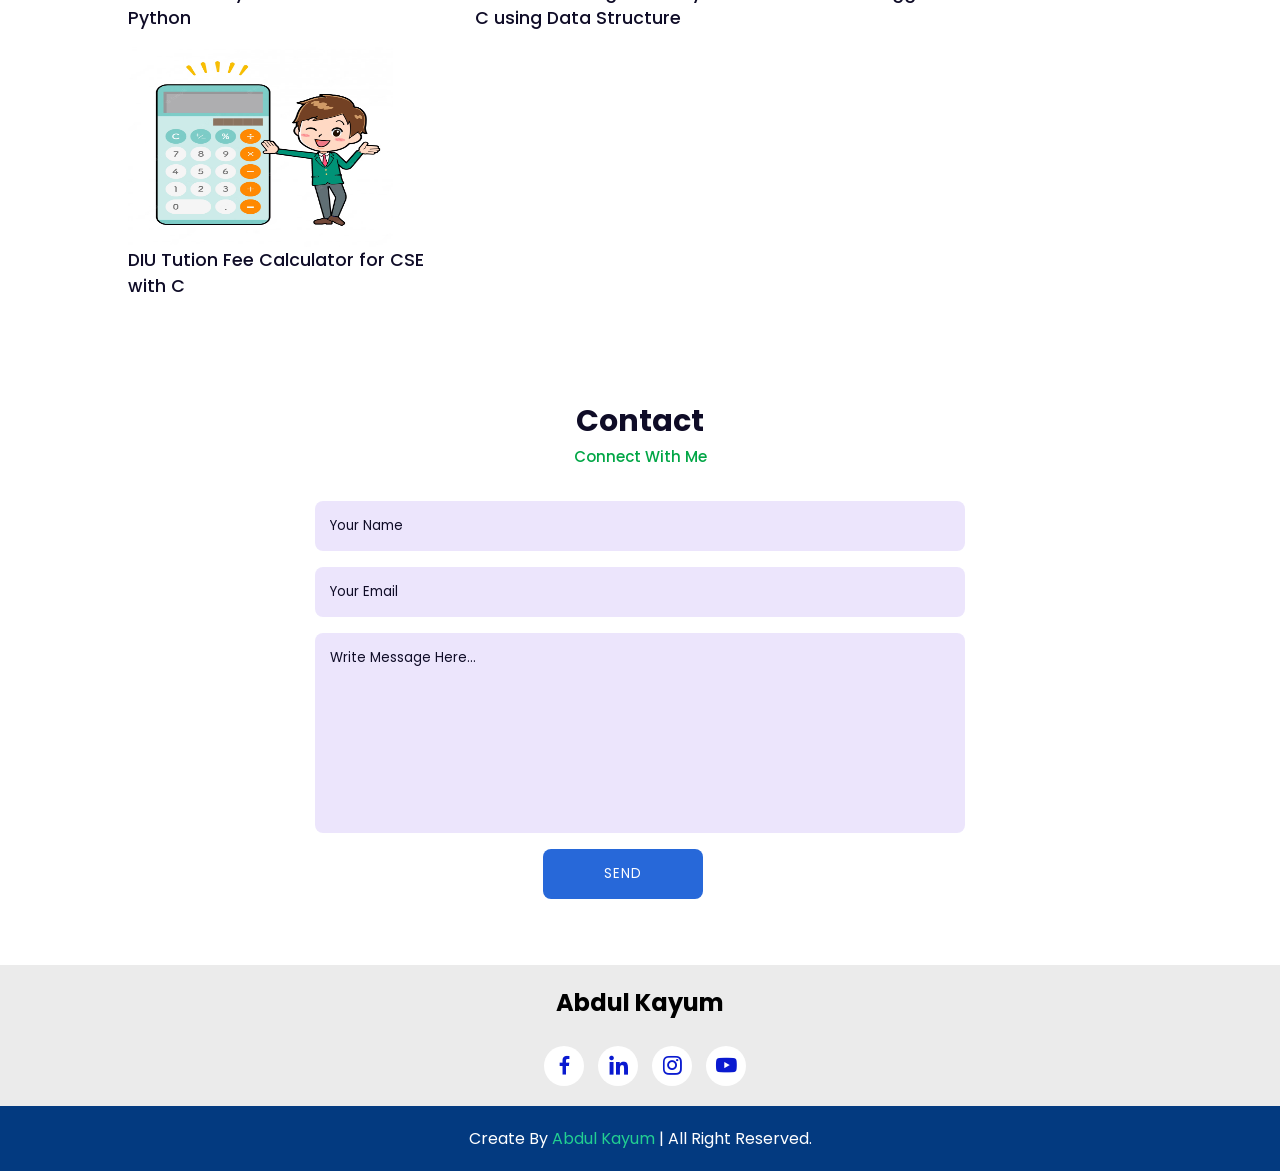
==== commit d929eaa9: "Update index.html" ====
--- a/index.html
+++ b/index.html
@@ -62,9 +62,9 @@
                 <img src="./image/set.png" alt="">
             </div>
             <div class="about-text">
-                <p>I am Md. Abdul Kayum, an Android Developer from Barishal, Bangladesh. I have completed my B.Sc. in Computer Science and Engineering from Daffodil International University with a strong academic record. Currently, I am working as an Android Developer Intern, focusing on Kotlin, Jetpack Compose, and Kotlin Multiplatform.
-
-I am passionate about building modern, user-friendly mobile applications and enjoy solving real-world problems through technology. My interests include Android development, cross-platform solutions, and continuous learning to stay updated with the latest trends in mobile application development.</p>
+                <p>I am Md. Abdul Kayum, an Android Developer from Barishal, Bangladesh. I have completed my B.Sc. in Computer Science and Engineering from Daffodil International University with a strong academic record. Currently, I am working as an Android Developer, focusing on JAVA, Jetpack Compose, and Kotlin Multiplatform.
+
+I am passionate about building modern, user friendly mobile applications and enjoy solving real-world problems through technology. My interests include Android development, cross-platform solutions, and continuous learning to stay updated with the latest trends in mobile application development.</p>
                 <div class="information">
                     <!-- Box 1 -->
                     <div class="info-box">
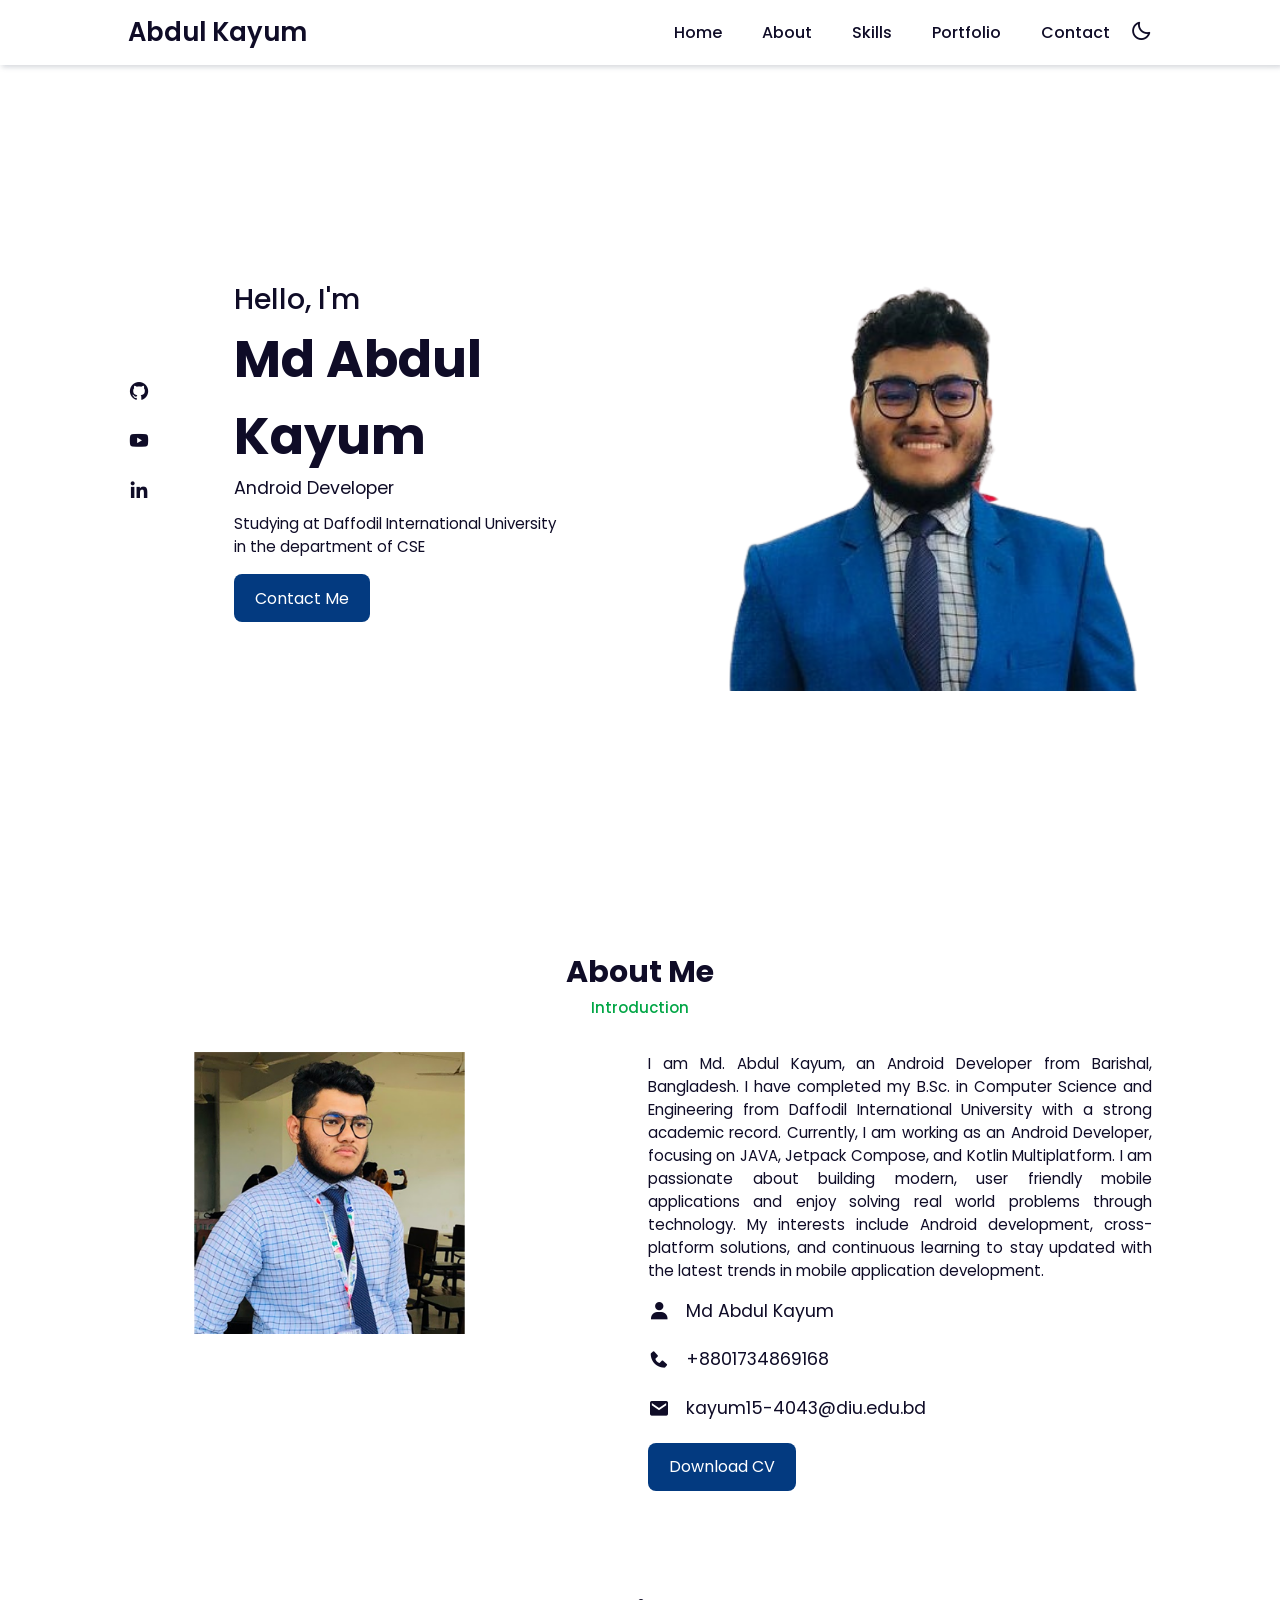
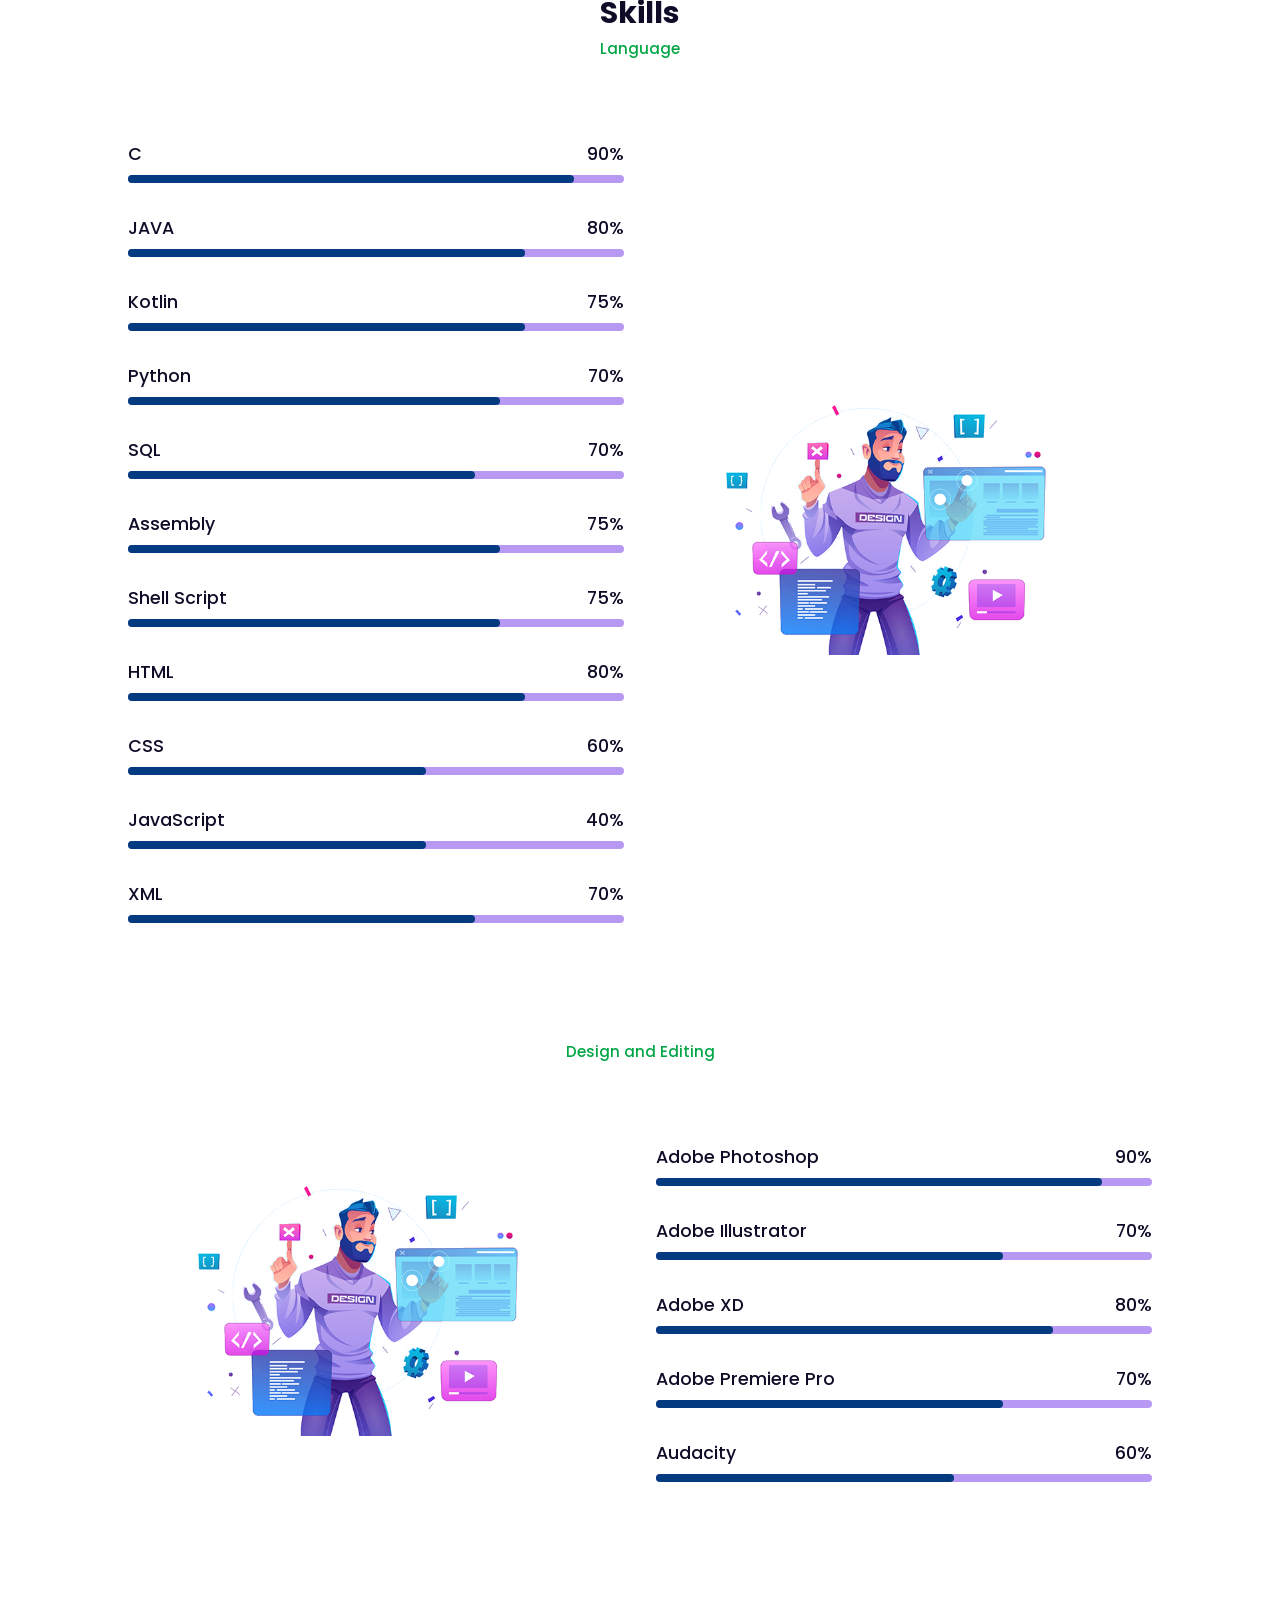
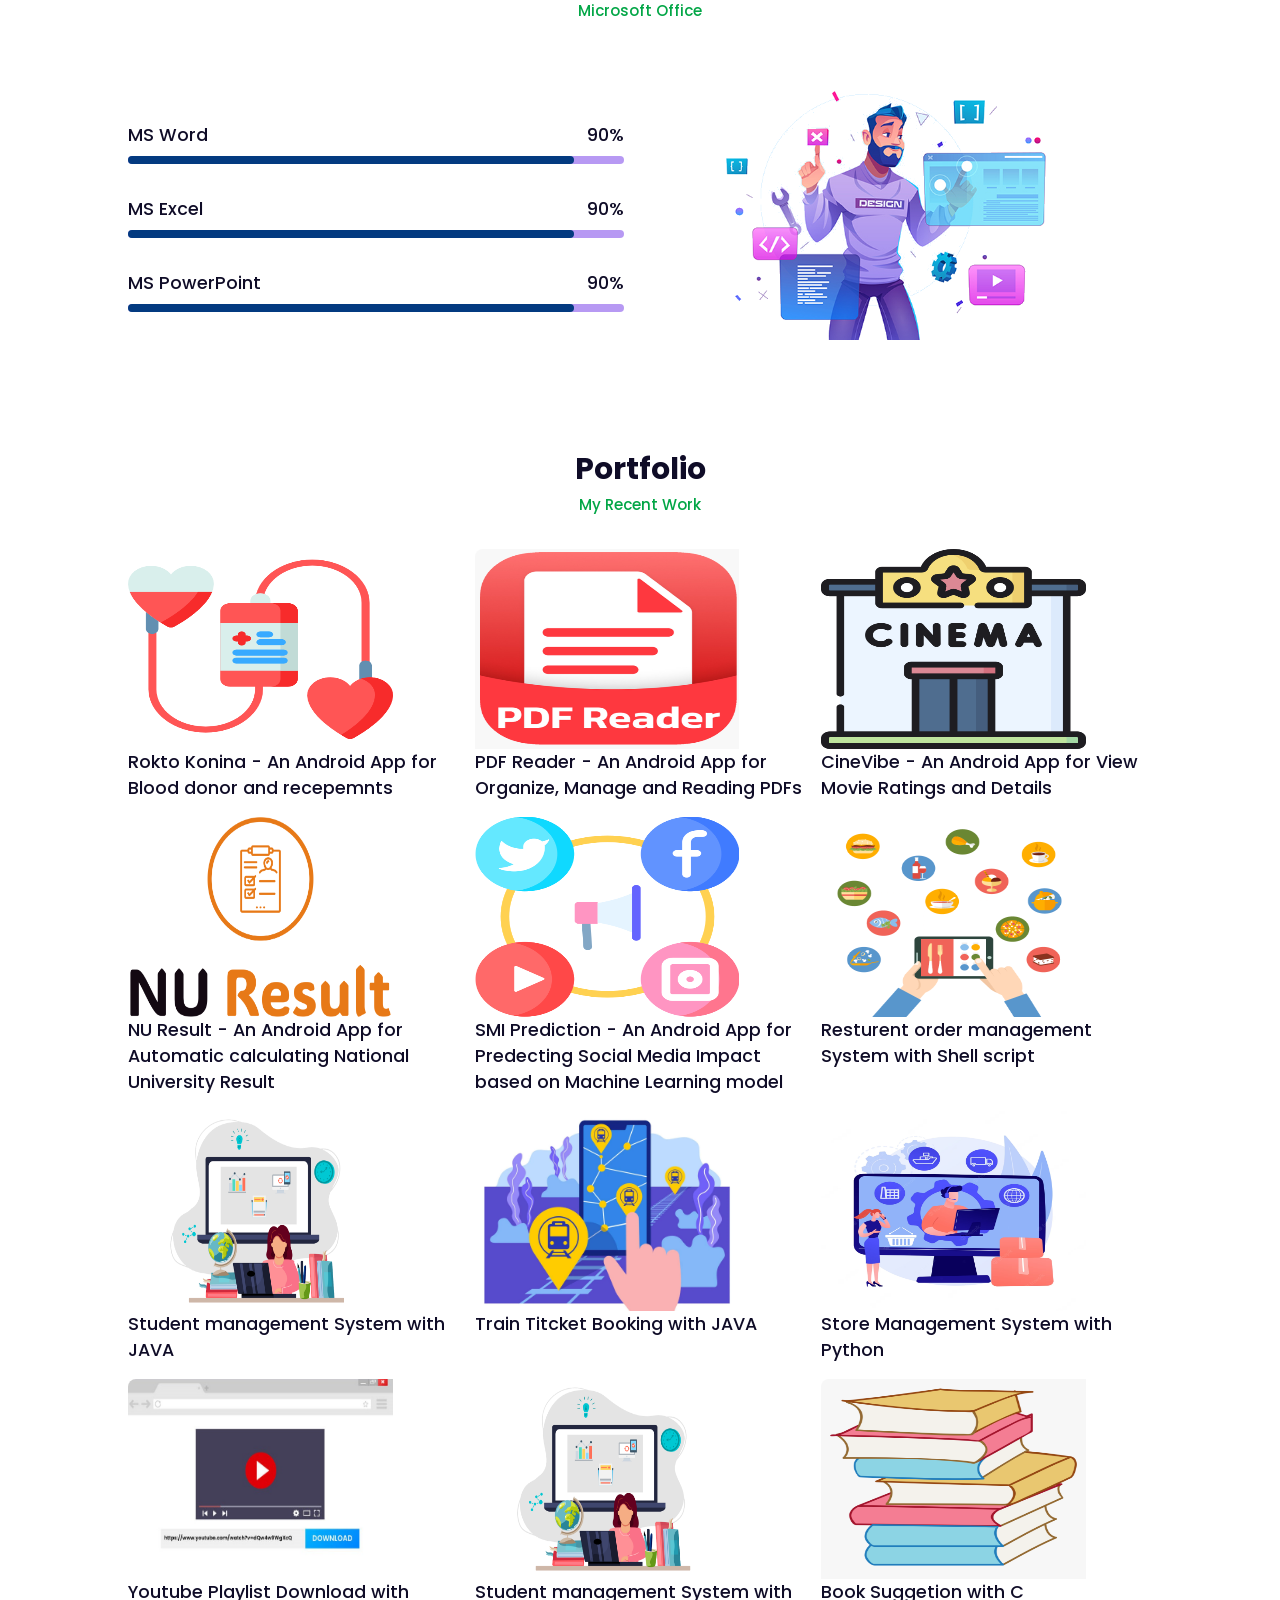
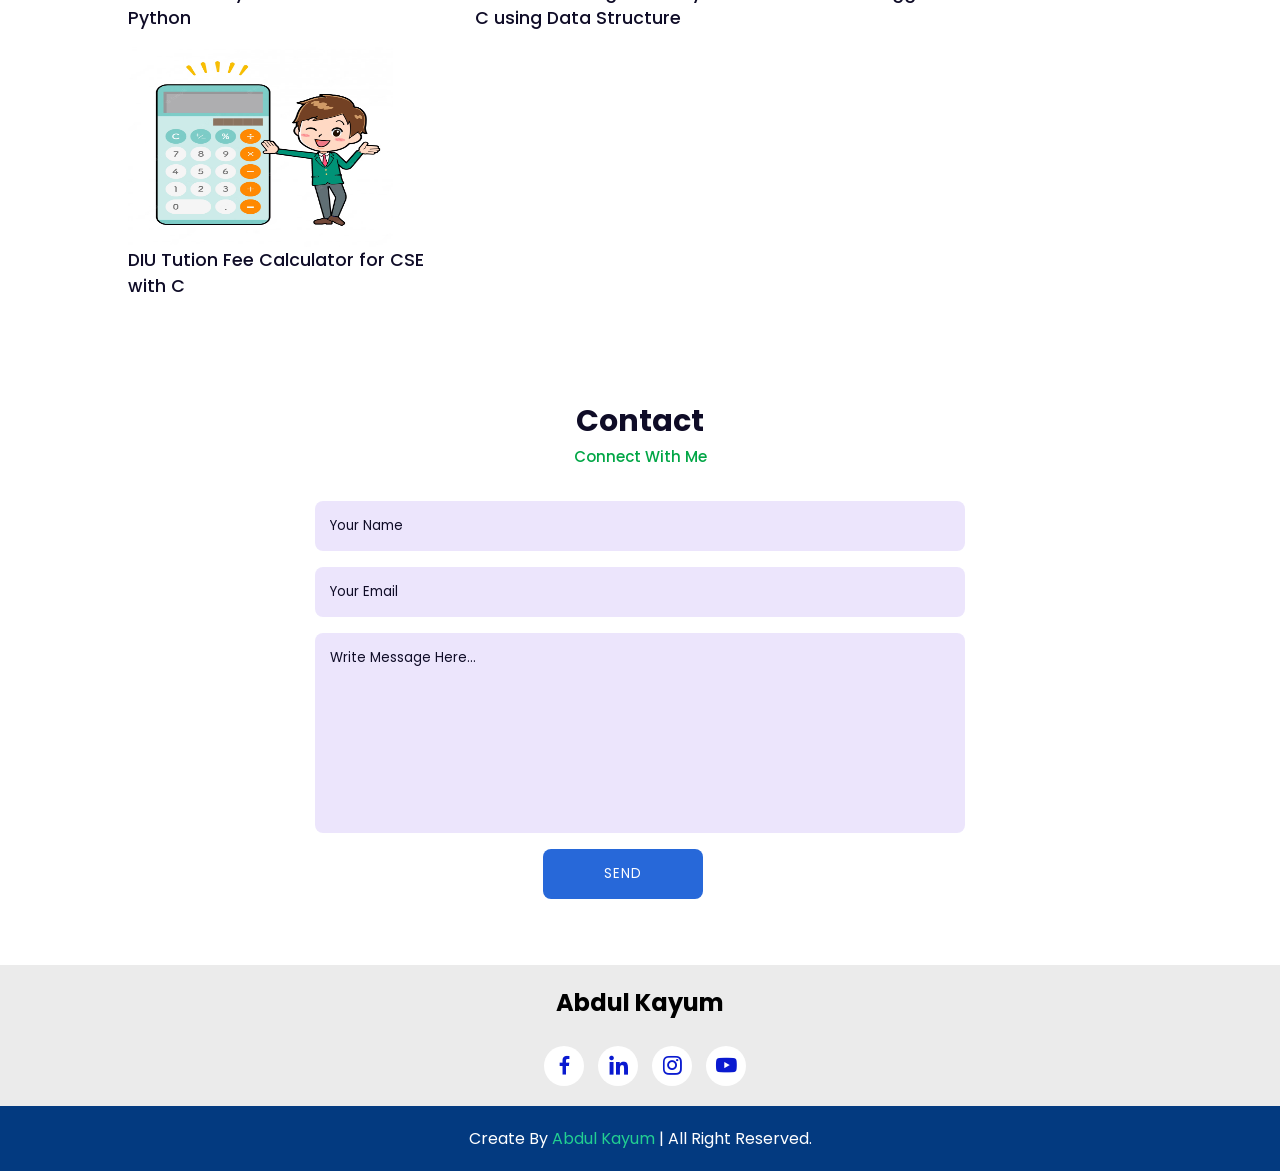
==== commit 52f72d5b: "Update index.html" ====
--- a/index.html
+++ b/index.html
@@ -64,7 +64,7 @@
             <div class="about-text">
                 <p>I am Md. Abdul Kayum, an Android Developer from Barishal, Bangladesh. I have completed my B.Sc. in Computer Science and Engineering from Daffodil International University with a strong academic record. Currently, I am working as an Android Developer, focusing on JAVA, Jetpack Compose, and Kotlin Multiplatform.
 
-I am passionate about building modern, user friendly mobile applications and enjoy solving real-world problems through technology. My interests include Android development, cross-platform solutions, and continuous learning to stay updated with the latest trends in mobile application development.</p>
+I am passionate about building modern, user friendly mobile applications and enjoy solving real world problems through technology. My interests include Android development, cross-platform solutions, and continuous learning to stay updated with the latest trends in mobile application development.</p>
                 <div class="information">
                     <!-- Box 1 -->
                     <div class="info-box">
@@ -110,14 +110,14 @@
                     <div class="light-bar"></div>
                     <div class="percent-bar java-bar"></div>
                 </div>
-
+                 <!-- Box 3 -->
                 <div class="bars-box">
                     <h3>Kotlin</h3>
                     <span>75%</span>
                     <div class="light-bar"></div>
                     <div class="percent-bar java-bar"></div>
                 </div>
-                <!-- Box 3 -->
+                <!-- Box 4 -->
                 <div class="bars-box">
                     <h3>Python</h3>
                     <span>70%</span>
@@ -125,7 +125,7 @@
                     <div class="percent-bar python-bar"></div>
                 </div>
 
-                <!-- Box 4 -->
+                <!-- Box 5 -->
                 <div class="bars-box">
                     <h3>SQL </h3>
                     <span>70%</span>
@@ -133,7 +133,7 @@
                     <div class="percent-bar sql-bar"></div>
                 </div>
 
-                <!-- Box 5 -->
+                <!-- Box 6 -->
                 <div class="bars-box">
                     <h3>Assembly </h3>
                     <span>75%</span>
@@ -161,13 +161,14 @@
                     <div class="light-bar"></div>
                     <div class="percent-bar css-bar"></div>
                 </div>
+                 <!-- Box 9 -->
                 <div class="bars-box">
                     <h3>JavaScript</h3>
                     <span>40%</span>
                     <div class="light-bar"></div>
                     <div class="percent-bar css-bar"></div>
                 </div>
-                <!-- Box 9 -->
+                <!-- Box 10 -->
                 <div class="bars-box">
                     <h3>XML</h3>
                     <span>70%</span>
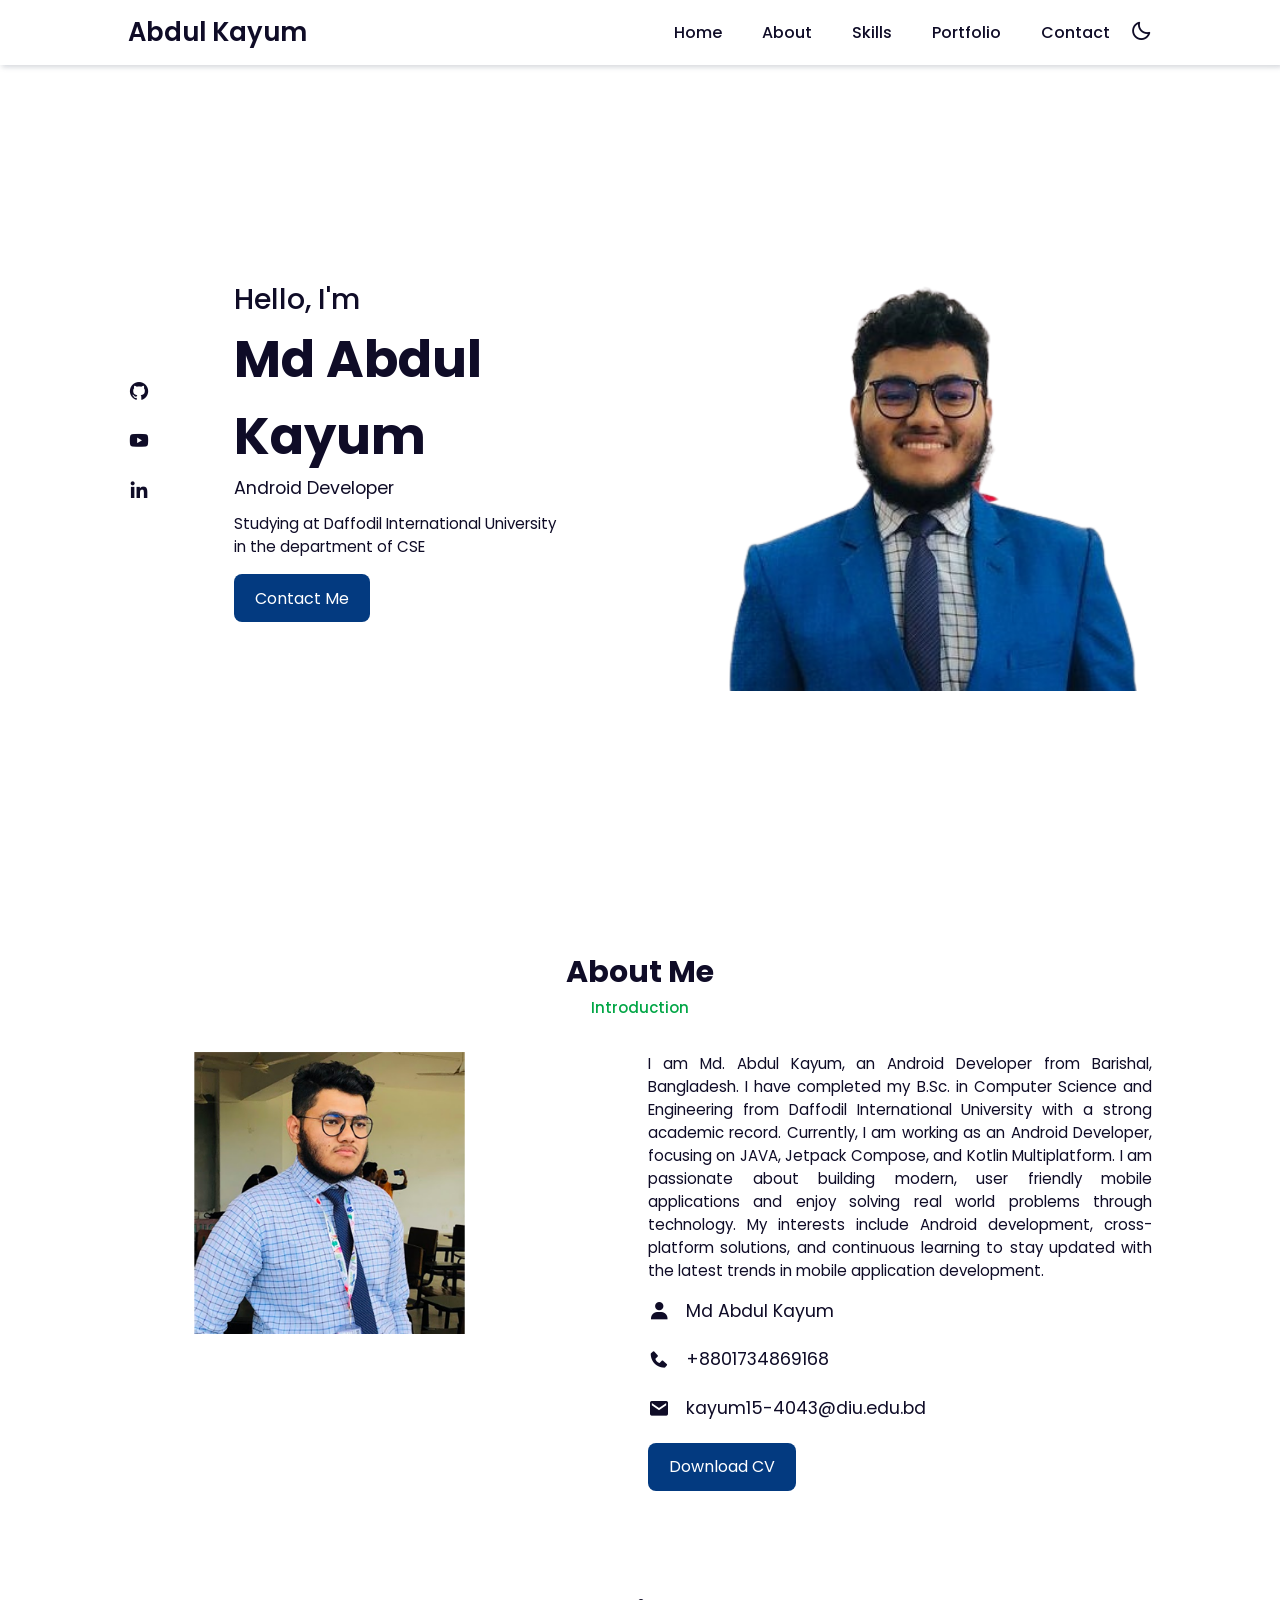
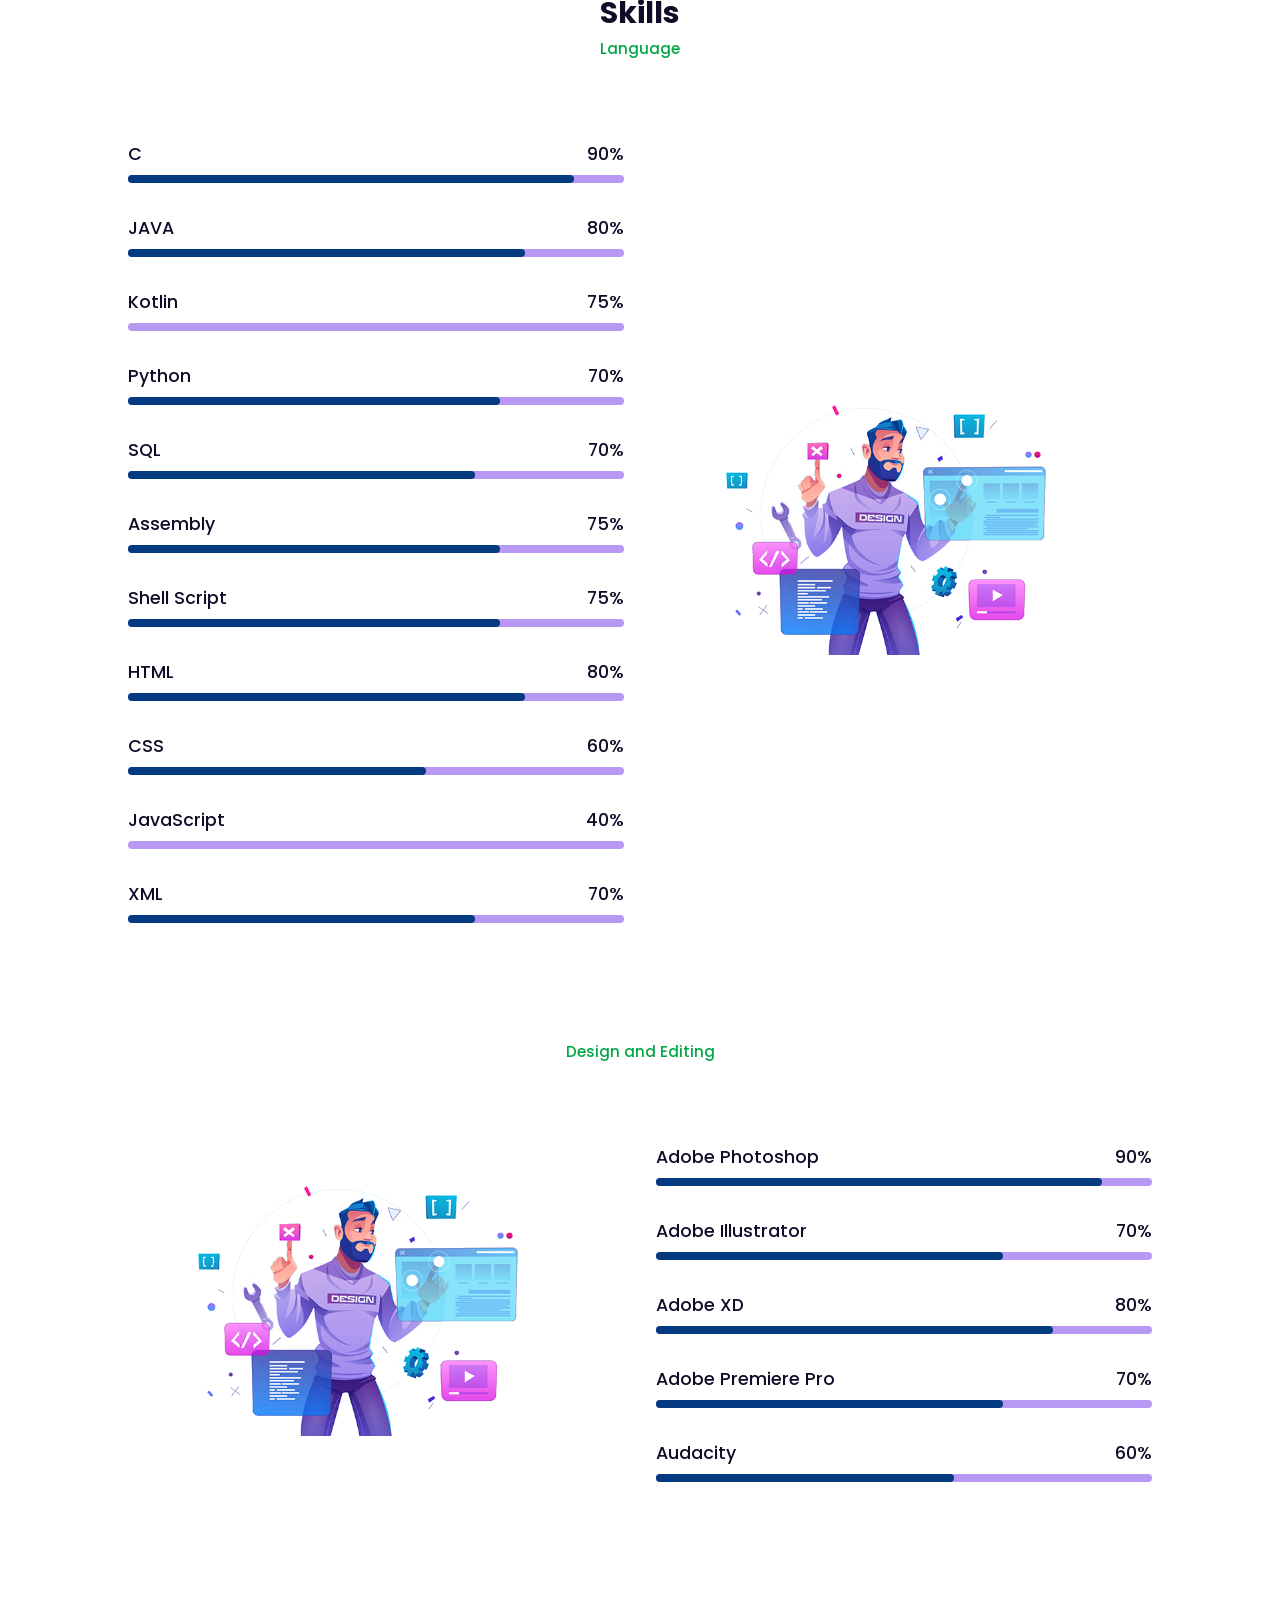
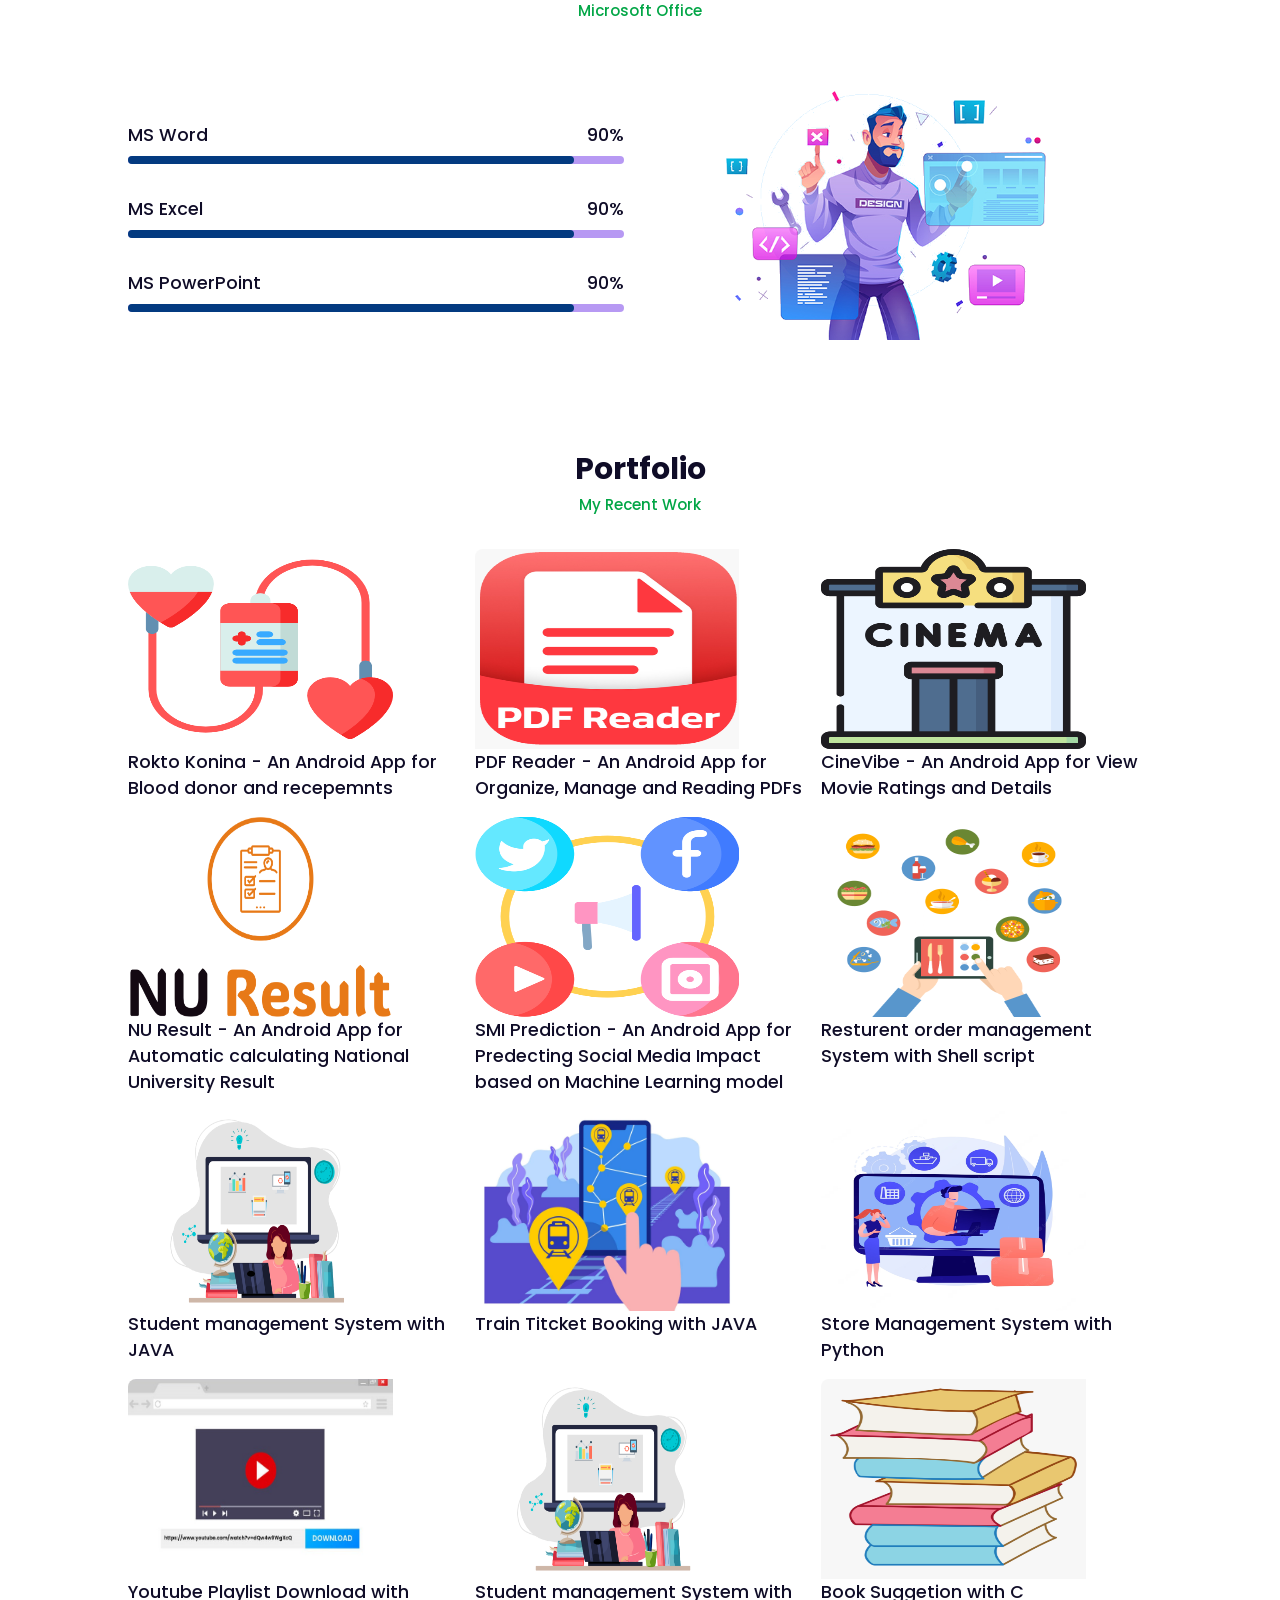
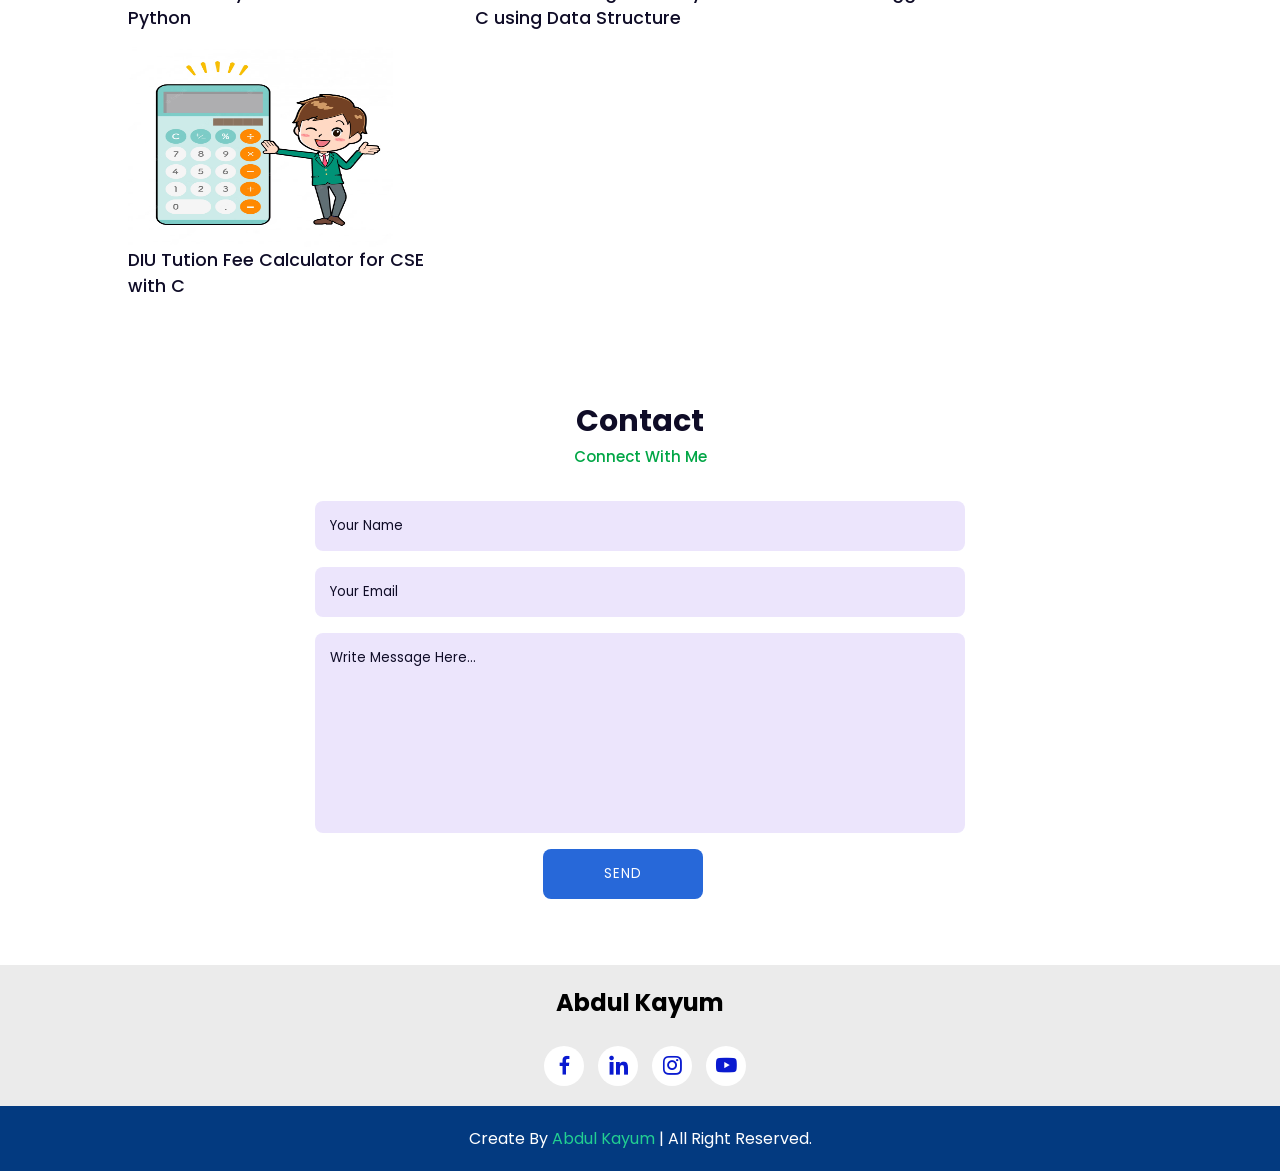
==== commit fb43d759: "Update index.html" ====
--- a/index.html
+++ b/index.html
@@ -115,7 +115,7 @@
                     <h3>Kotlin</h3>
                     <span>75%</span>
                     <div class="light-bar"></div>
-                    <div class="percent-bar java-bar"></div>
+                    <div class="percent-bar kotlin-bar"></div>
                 </div>
                 <!-- Box 4 -->
                 <div class="bars-box">
@@ -166,7 +166,7 @@
                     <h3>JavaScript</h3>
                     <span>40%</span>
                     <div class="light-bar"></div>
-                    <div class="percent-bar css-bar"></div>
+                    <div class="percent-bar js-bar"></div>
                 </div>
                 <!-- Box 10 -->
                 <div class="bars-box">
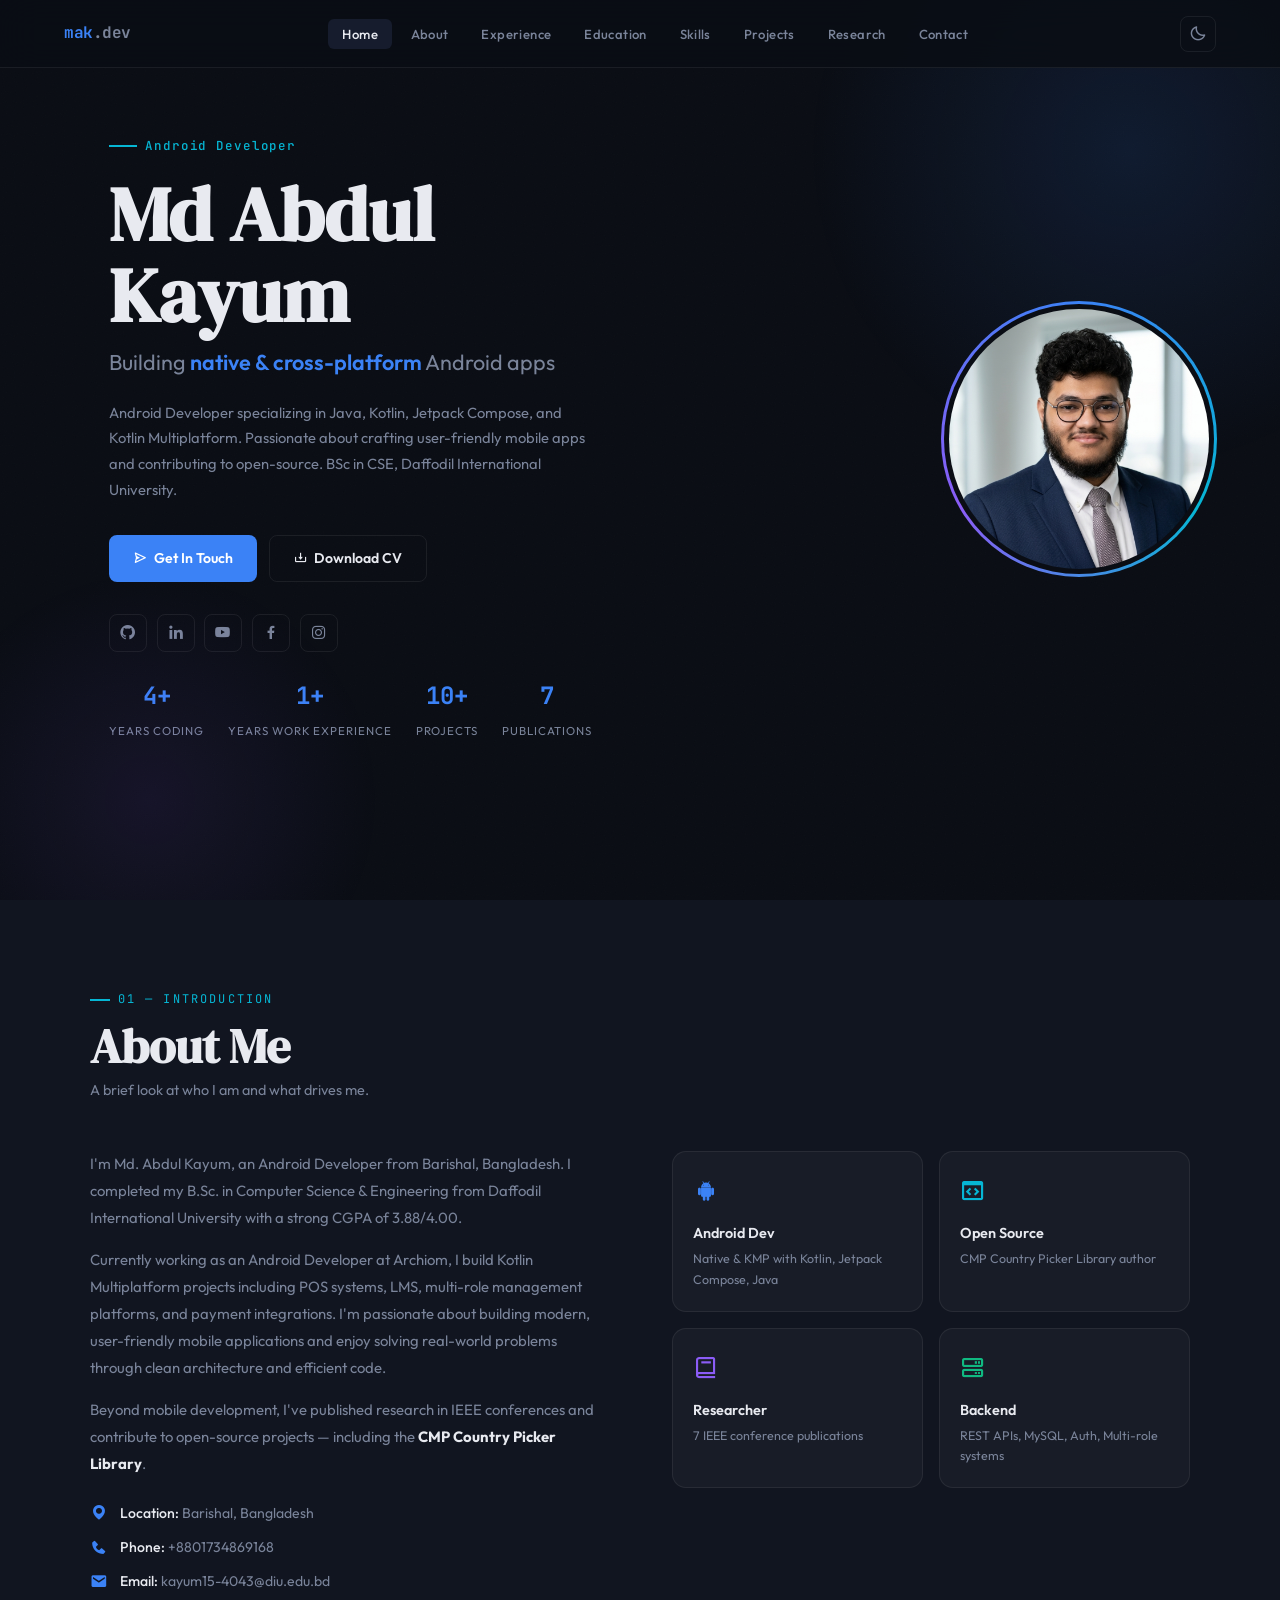
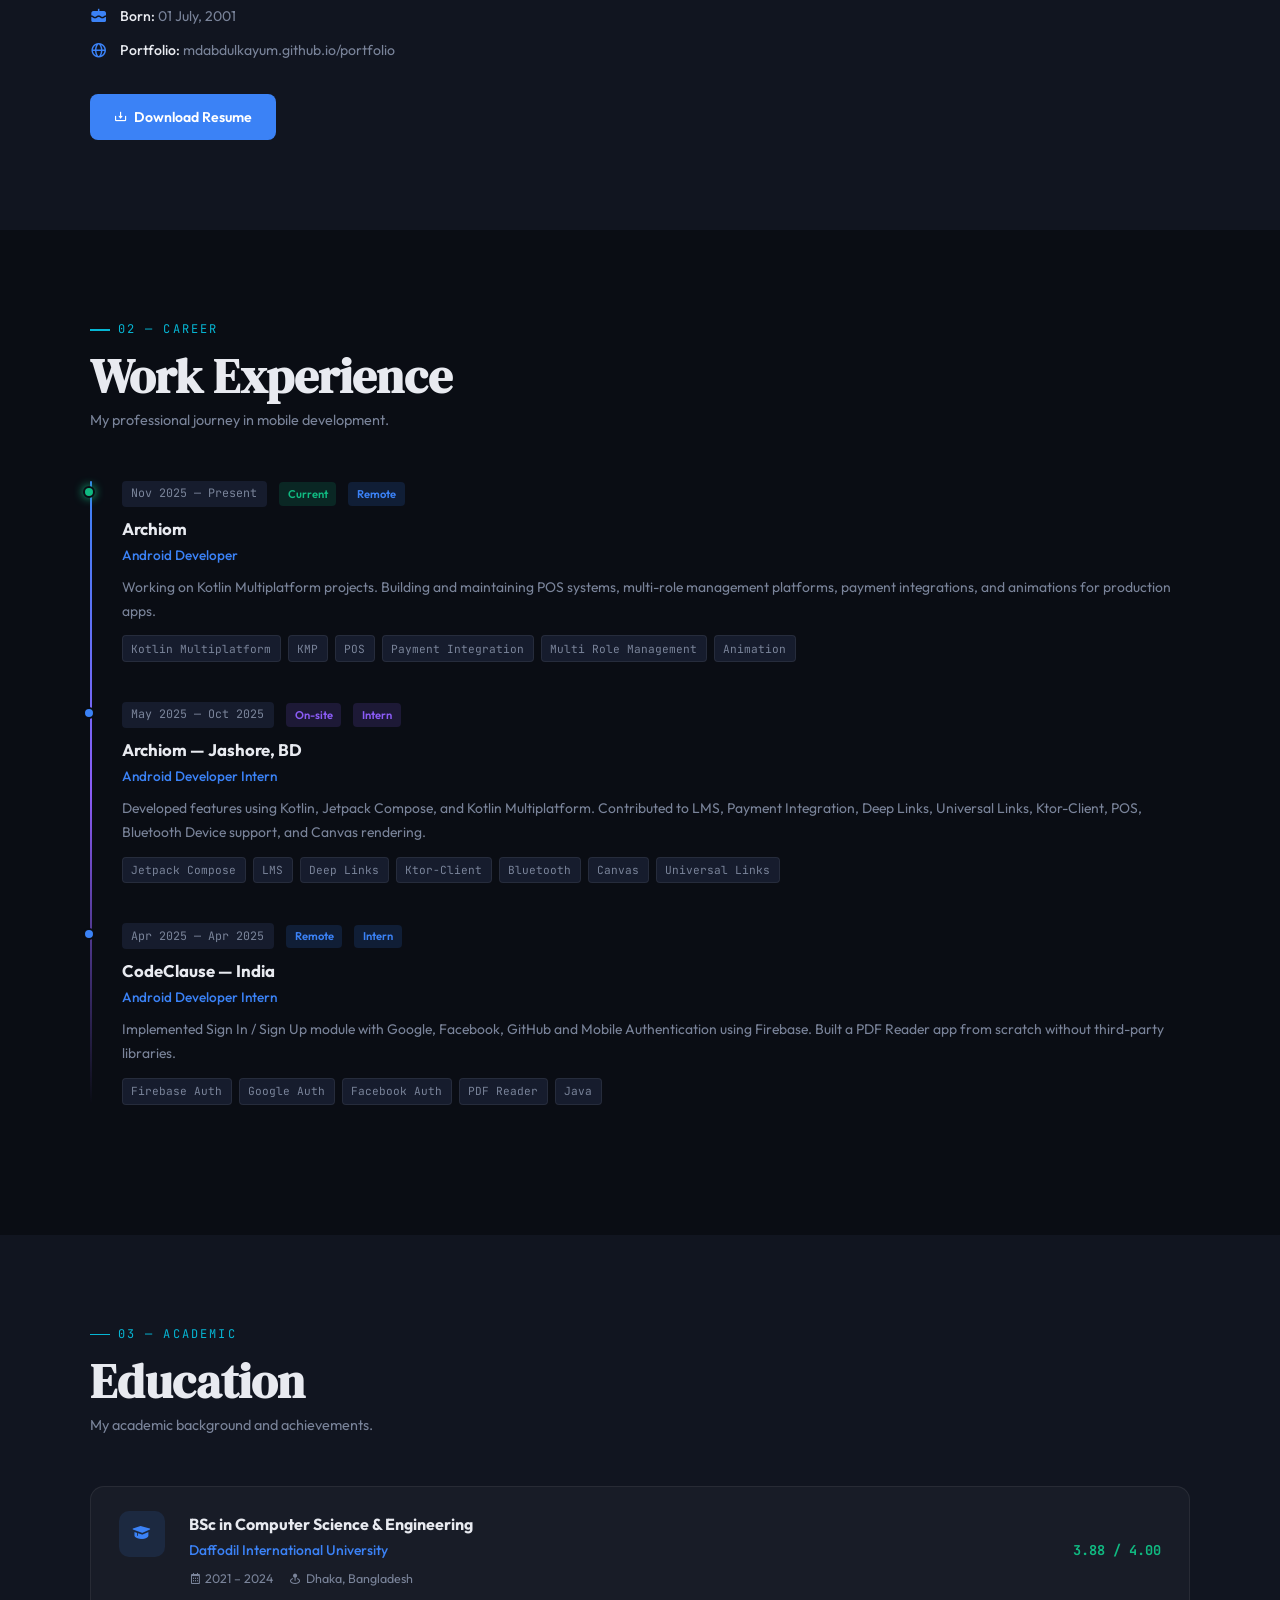
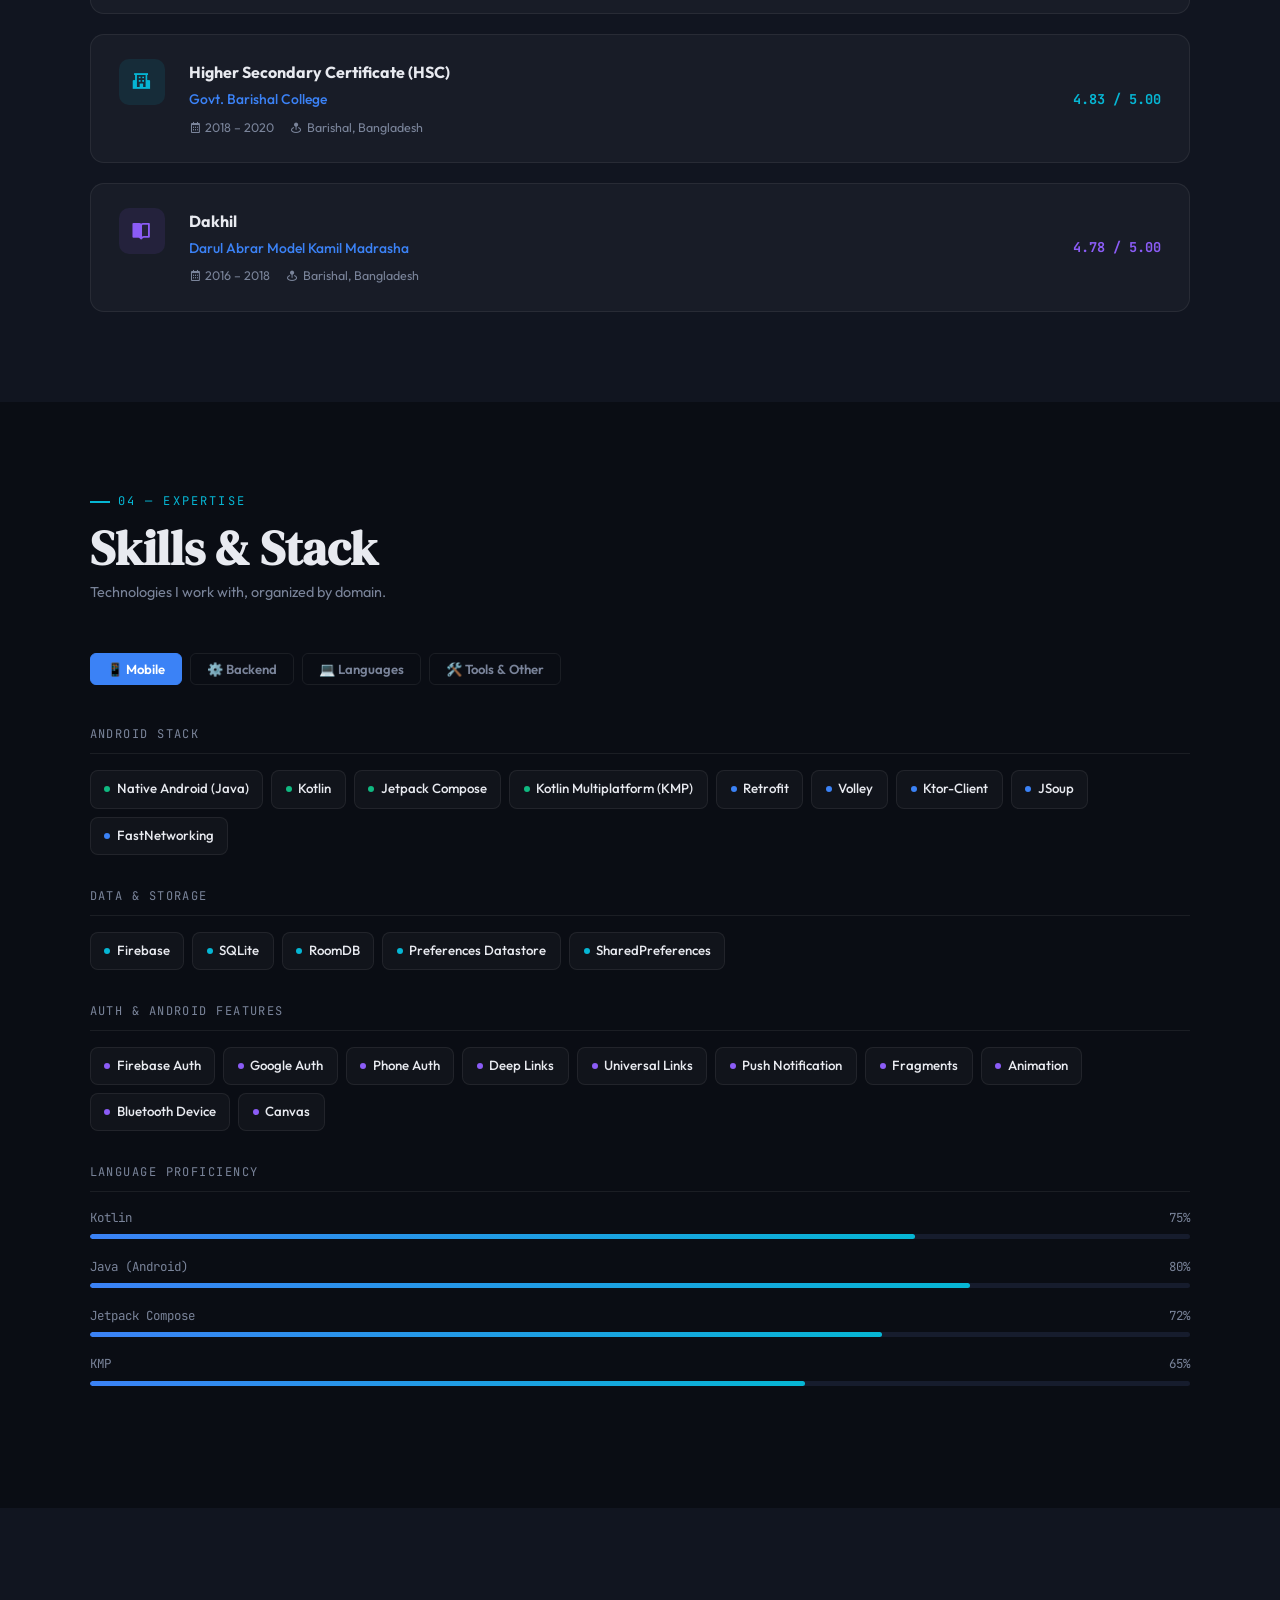
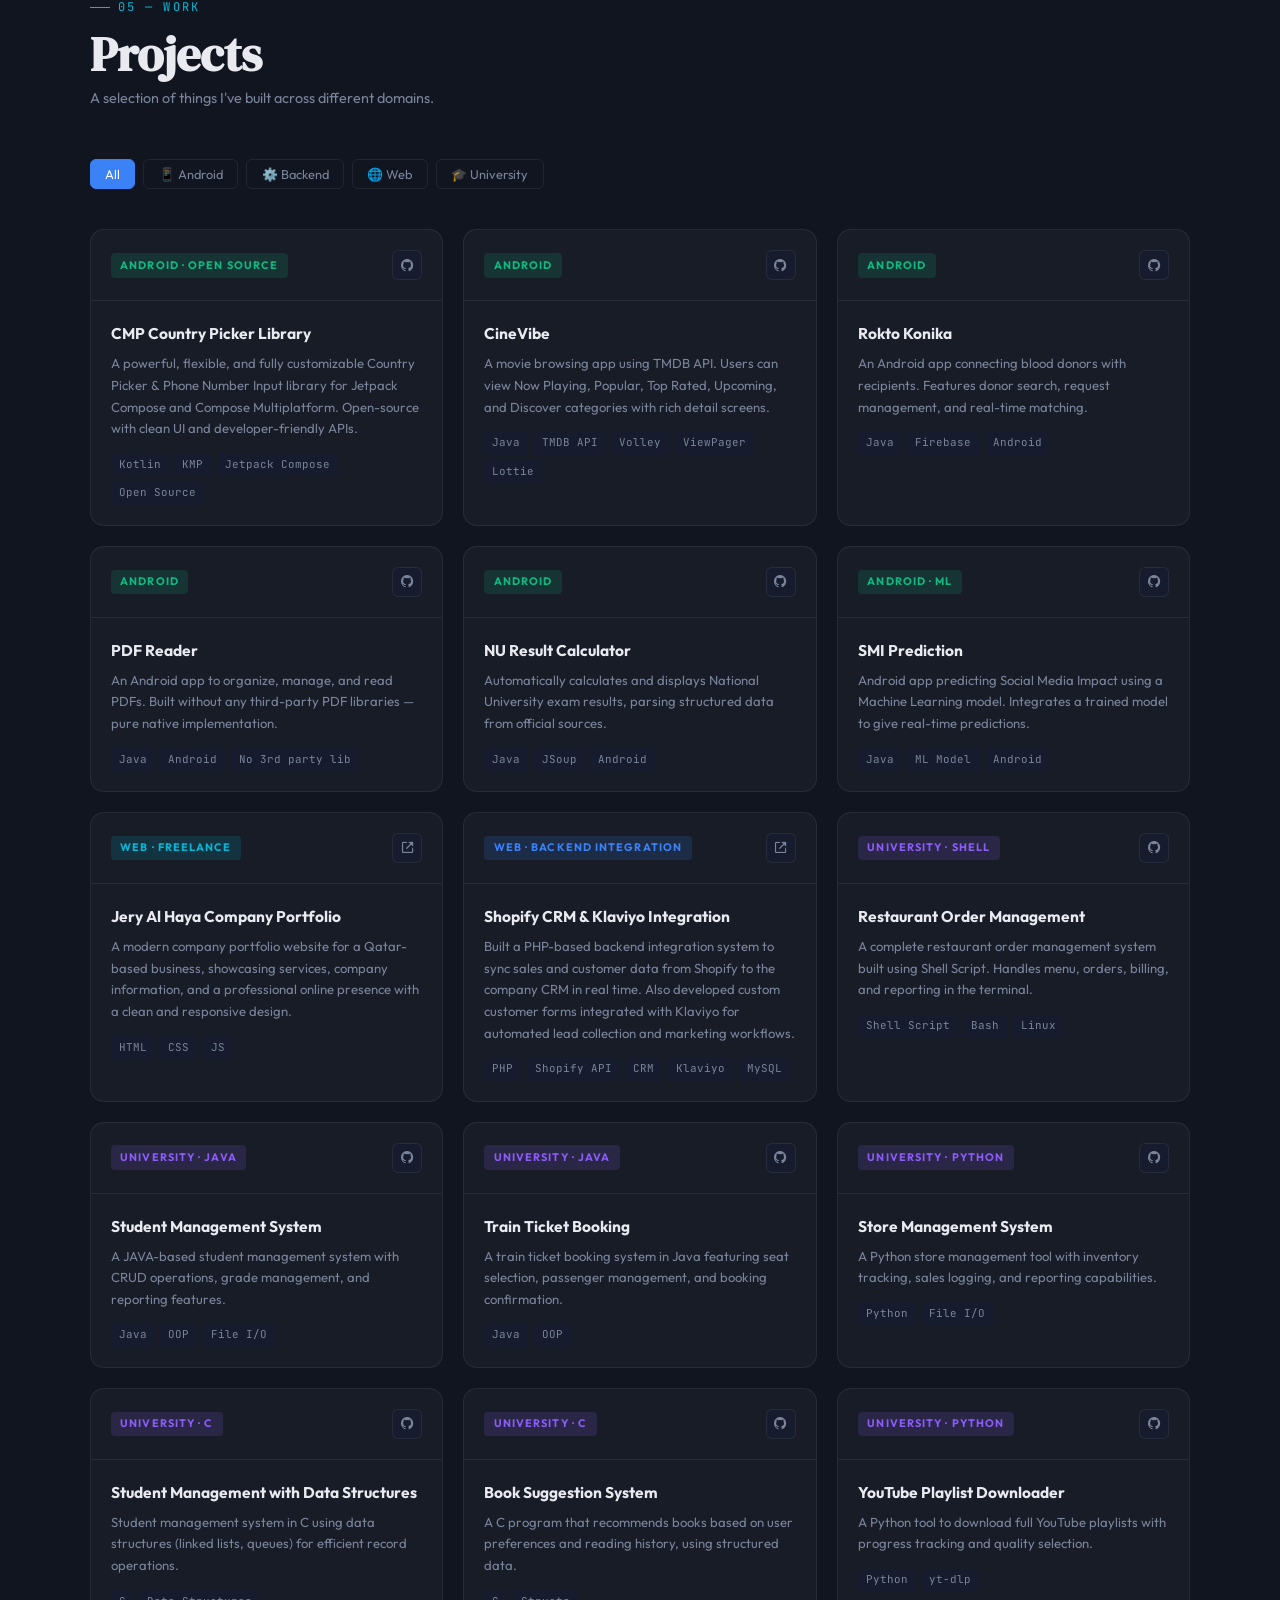
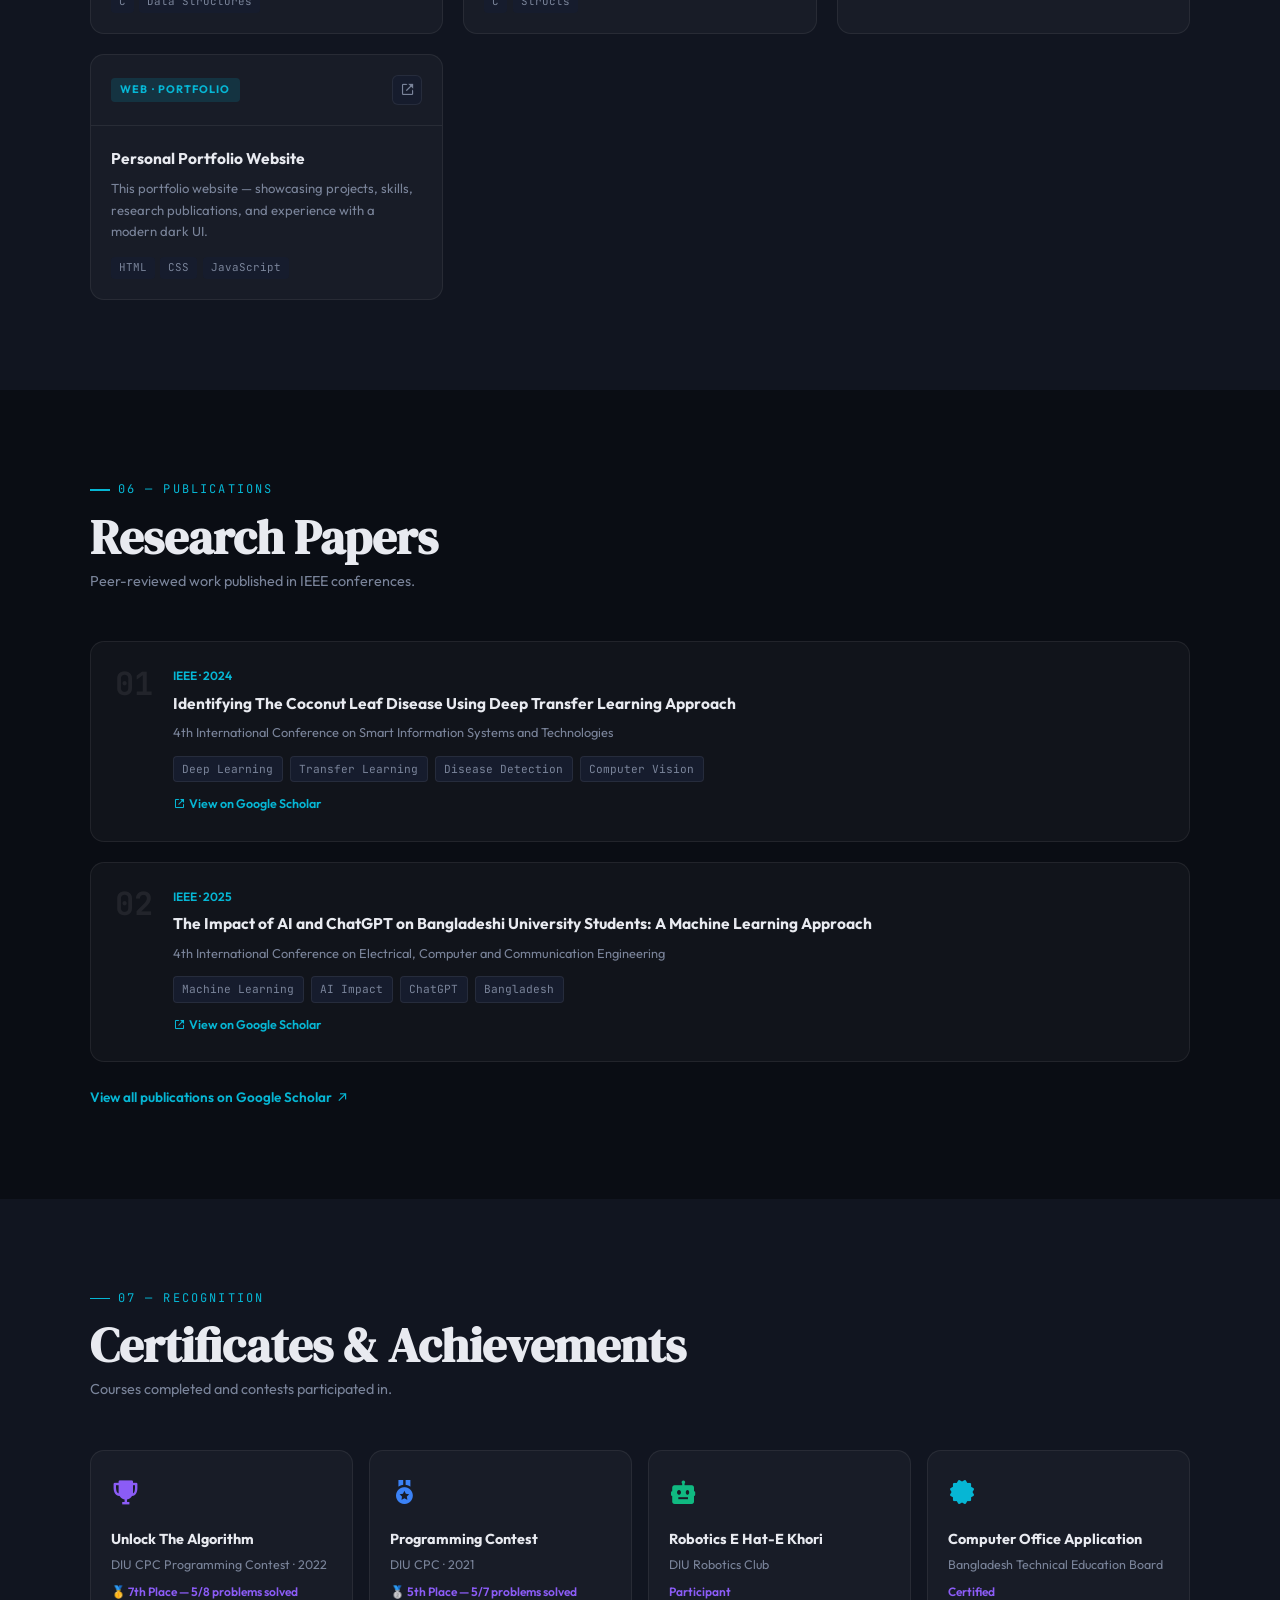
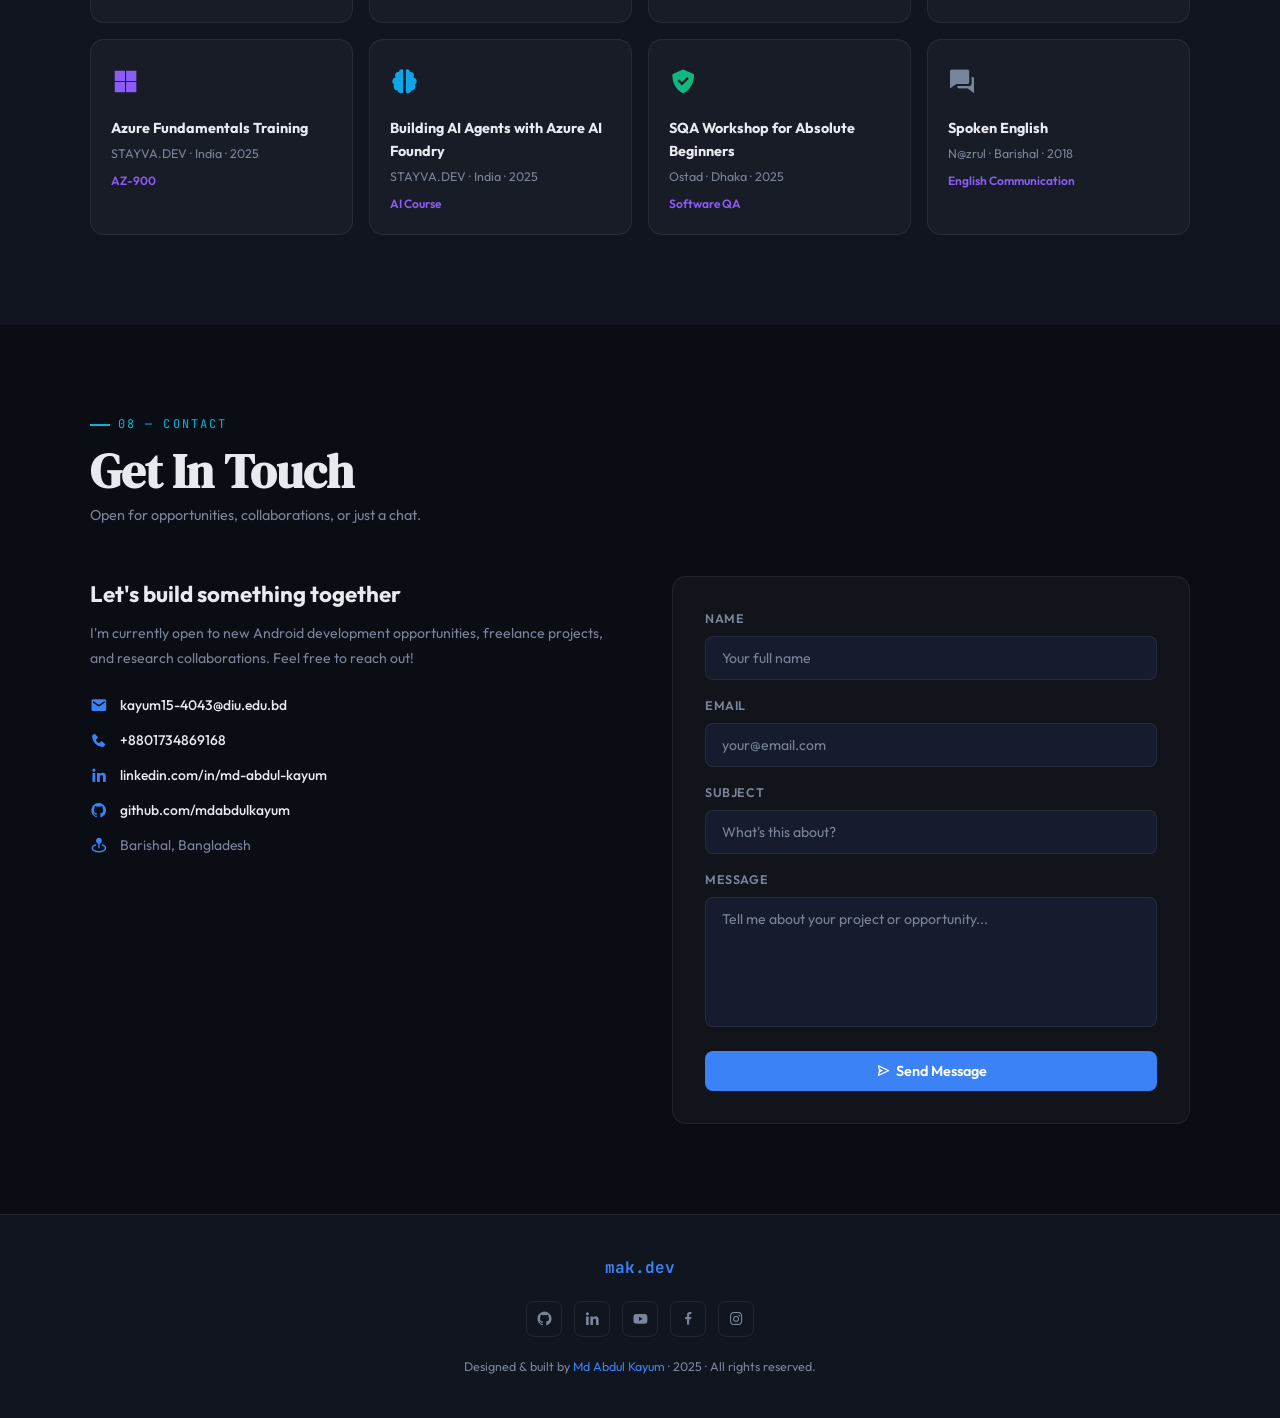
==== commit 9f565c27: "redesign the portfolio" ====
--- a/index.html
+++ b/index.html
@@ -1,388 +1,1522 @@
 <!DOCTYPE html>
 <html lang="en">
 <head>
-    <meta charset="UTF-8">
-    <meta http-equiv="X-UA-Compatible" content="IE=edge">
-    <meta name="viewport" content="width=device-width, initial-scale=1.0">
-    <title>Abdul Kayum</title>
-    <!-- Fav icon -->
-    <link rel="shortcut icon" type="image/png" href="./image/01.png">
-    <!-- Link To CSS -->
-    <link rel="stylesheet" href="./css/style.css">
-    <!-- Box Icons -->
-    <link rel="stylesheet"
-  href="https://cdn.jsdelivr.net/npm/boxicons@latest/css/boxicons.min.css">
- 
+  <meta charset="UTF-8" />
+  <meta name="viewport" content="width=device-width, initial-scale=1.0" />
+  <title>Md Abdul Kayum — Android Developer</title>
+  <link rel="preconnect" href="https://fonts.googleapis.com" />
+  <link rel="preconnect" href="https://fonts.gstatic.com" crossorigin />
+  <link href="https://fonts.googleapis.com/css2?family=DM+Serif+Display:ital@0;1&family=JetBrains+Mono:wght@400;500;700&family=Outfit:wght@300;400;500;600;700&display=swap" rel="stylesheet" />
+  <link rel="stylesheet" href="https://cdn.jsdelivr.net/npm/boxicons@latest/css/boxicons.min.css" />
+  <style>
+    /* ===== RESET & VARIABLES ===== */
+    *, *::before, *::after { margin:0; padding:0; box-sizing:border-box; }
+    :root {
+      --bg: #0a0d14;
+      --surface: #111520;
+      --surface2: #161c2d;
+      --border: rgba(255,255,255,0.07);
+      --accent: #3b82f6;
+      --accent2: #06b6d4;
+      --accent3: #8b5cf6;
+      --green: #10b981;
+      --text: #e8eaf0;
+      --muted: #7a849a;
+      --card-bg: rgba(255,255,255,0.032);
+      --mono: 'JetBrains Mono', monospace;
+      --serif: 'DM Serif Display', serif;
+      --sans: 'Outfit', sans-serif;
+      --nav-h: 68px;
+      --radius: 14px;
+      --shadow: 0 4px 32px rgba(0,0,0,0.45);
+    }
+
+    html { scroll-behavior: smooth; scroll-padding-top: var(--nav-h); }
+    body { background: var(--bg); color: var(--text); font-family: var(--sans); line-height: 1.65; overflow-x: hidden; }
+    ::selection { background: var(--accent); color: #fff; }
+    a { text-decoration: none; color: inherit; }
+    img { max-width: 100%; display: block; }
+    ul { list-style: none; }
+
+    /* ===== SCROLLBAR ===== */
+    ::-webkit-scrollbar { width: 5px; }
+    ::-webkit-scrollbar-track { background: var(--bg); }
+    ::-webkit-scrollbar-thumb { background: var(--accent); border-radius: 3px; }
+
+    /* ===== NOISE OVERLAY ===== */
+    body::before {
+      content: '';
+      position: fixed; inset: 0; z-index: 0; pointer-events: none;
+      background-image: url("data:image/svg+xml,%3Csvg viewBox='0 0 200 200' xmlns='http://www.w3.org/2000/svg'%3E%3Cfilter id='n'%3E%3CfeTurbulence type='fractalNoise' baseFrequency='0.9' numOctaves='4' stitchTiles='stitch'/%3E%3C/filter%3E%3Crect width='100%25' height='100%25' filter='url(%23n)' opacity='0.04'/%3E%3C/svg%3E");
+      background-size: 200px 200px;
+      opacity: 0.5;
+    }
+
+    /* ===== NAV ===== */
+    nav {
+      position: fixed; top: 0; left: 0; right: 0; z-index: 999;
+      height: var(--nav-h);
+      display: flex; align-items: center; justify-content: space-between;
+      padding: 0 clamp(1.5rem, 5vw, 5rem);
+      background: rgba(10,13,20,0.85);
+      backdrop-filter: blur(20px);
+      border-bottom: 1px solid var(--border);
+      transition: box-shadow 0.3s;
+    }
+    nav.scrolled { box-shadow: 0 4px 40px rgba(0,0,0,0.5); }
+    .nav-logo {
+      font-family: var(--mono);
+      font-size: 1rem;
+      color: var(--accent);
+      font-weight: 700;
+      letter-spacing: -0.03em;
+    }
+    .nav-logo span { color: var(--muted); }
+    .nav-links { display: flex; align-items: center; gap: 0.25rem; }
+    .nav-links a {
+      font-size: 0.82rem; font-weight: 500;
+      color: var(--muted); padding: 0.45rem 0.9rem;
+      border-radius: 6px; transition: all 0.2s;
+      letter-spacing: 0.03em;
+    }
+    .nav-links a:hover, .nav-links a.active { color: var(--text); background: var(--surface2); }
+    .nav-actions { display: flex; align-items: center; gap: 0.75rem; }
+    #dark-toggle {
+      background: none; border: 1px solid var(--border);
+      color: var(--muted); font-size: 1.1rem; width: 36px; height: 36px;
+      border-radius: 8px; cursor: pointer; display: flex; align-items: center; justify-content: center;
+      transition: all 0.2s;
+    }
+    #dark-toggle:hover { color: var(--text); border-color: var(--accent); }
+    .menu-btn {
+      display: none; background: none; border: none; color: var(--text);
+      font-size: 1.4rem; cursor: pointer;
+    }
+    /* light mode */
+    body.light {
+      --bg: #f4f6fb; --surface: #fff; --surface2: #eef1f8;
+      --border: rgba(0,0,0,0.08); --text: #111827; --muted: #6b7280;
+      --card-bg: rgba(0,0,0,0.025);
+    }
+
+    /* ===== HERO ===== */
+    #home {
+      min-height: 100vh; padding-top: var(--nav-h);
+      display: flex; align-items: center;
+      padding-left: clamp(1.5rem,8vw,9rem); padding-right: clamp(1.5rem,5vw,5rem);
+      position: relative; overflow: hidden;
+    }
+    .hero-glow {
+      position: absolute; top: -200px; right: -200px;
+      width: 700px; height: 700px; border-radius: 50%;
+      background: radial-gradient(circle, rgba(59,130,246,0.12) 0%, transparent 65%);
+      pointer-events: none;
+    }
+    .hero-glow2 {
+      position: absolute; bottom: -150px; left: -100px;
+      width: 500px; height: 500px; border-radius: 50%;
+      background: radial-gradient(circle, rgba(139,92,246,0.09) 0%, transparent 65%);
+      pointer-events: none;
+    }
+    .hero-inner {
+      display: grid; grid-template-columns: 1fr auto;
+      gap: 4rem; align-items: center; width: 100%; max-width: 1100px; margin: 0 auto;
+    }
+    .hero-tag {
+      font-family: var(--mono); font-size: 0.78rem; font-weight: 500;
+      color: var(--accent2); letter-spacing: 0.15em;
+      margin-bottom: 1.1rem; display: flex; align-items: center; gap: 0.5rem;
+    }
+    .hero-tag::before {
+      content: ''; width: 28px; height: 2px; background: var(--accent2); display: block;
+    }
+    .hero-name {
+      font-family: var(--serif); font-size: clamp(2.8rem, 6vw, 5rem);
+      line-height: 1.05; color: var(--text); margin-bottom: 0.6rem;
+    }
+    .hero-role {
+      font-size: clamp(1rem, 2vw, 1.35rem); color: var(--muted);
+      font-weight: 400; margin-bottom: 1.2rem;
+    }
+    .hero-role strong { color: var(--accent); font-weight: 600; }
+    .hero-desc {
+      font-size: 0.92rem; color: var(--muted); max-width: 480px;
+      line-height: 1.75; margin-bottom: 2rem;
+    }
+    .hero-btns { display: flex; gap: 0.75rem; flex-wrap: wrap; }
+    .btn-primary {
+      background: var(--accent); color: #fff;
+      padding: 0.7rem 1.5rem; border-radius: 8px;
+      font-size: 0.88rem; font-weight: 600;
+      transition: all 0.2s; border: none; cursor: pointer;
+      display: inline-flex; align-items: center; gap: 0.4rem;
+    }
+    .btn-primary:hover { background: #2563eb; transform: translateY(-1px); box-shadow: 0 8px 24px rgba(59,130,246,0.35); }
+    .btn-outline {
+      background: transparent; color: var(--text);
+      padding: 0.7rem 1.5rem; border-radius: 8px;
+      font-size: 0.88rem; font-weight: 600;
+      border: 1px solid var(--border);
+      transition: all 0.2s; cursor: pointer;
+      display: inline-flex; align-items: center; gap: 0.4rem;
+    }
+    .btn-outline:hover { border-color: var(--accent); color: var(--accent); }
+    .hero-socials {
+      display: flex; gap: 0.6rem; margin-top: 2rem; flex-wrap: wrap;
+    }
+    .hero-socials a {
+      width: 38px; height: 38px; border-radius: 8px;
+      border: 1px solid var(--border); color: var(--muted);
+      display: flex; align-items: center; justify-content: center;
+      font-size: 1.1rem; transition: all 0.2s;
+    }
+    .hero-socials a:hover { color: var(--accent); border-color: var(--accent); transform: translateY(-2px); }
+    .hero-photo-wrap {
+      position: relative; flex-shrink: 0;
+    }
+    .hero-photo-ring {
+      position: relative; width: 260px; height: 260px;
+    }
+    .hero-photo-ring::before {
+      content: ''; position: absolute; inset: -8px; border-radius: 50%;
+      background: conic-gradient(from 0deg, var(--accent), var(--accent2), var(--accent3), var(--accent));
+      animation: spin 8s linear infinite;
+    }
+    @keyframes spin { to { transform: rotate(360deg); } }
+    .hero-photo-ring::after {
+      content: ''; position: absolute; inset: -5px; border-radius: 50%;
+      background: var(--bg);
+    }
+    .hero-photo-ring img {
+      position: relative; z-index: 1;
+      width: 100%; height: 100%; border-radius: 50%;
+      object-fit: cover; object-position: top center;
+    }
+    .hero-photo-placeholder {
+      position: relative; z-index: 1;
+      width: 100%; height: 100%; border-radius: 50%;
+      background: linear-gradient(135deg, var(--surface2), var(--surface));
+      display: flex; align-items: center; justify-content: center;
+      font-size: 5rem; color: var(--muted);
+    }
+    .hero-stats {
+      display: flex; gap: 1.5rem; margin-top: 1.5rem; flex-wrap: wrap;
+    }
+    .hero-stat { text-align: center; }
+    .hero-stat-num {
+      font-family: var(--mono); font-size: 1.5rem;
+      font-weight: 700; color: var(--accent); display: block;
+    }
+    .hero-stat-label {
+      font-size: 0.72rem; color: var(--muted); text-transform: uppercase; letter-spacing: 0.08em;
+    }
+
+    /* ===== SECTION COMMON ===== */
+    section {
+      padding: 90px clamp(1.5rem, 7vw, 8rem);
+      position: relative; z-index: 1;
+    }
+    .section-label {
+      font-family: var(--mono); font-size: 0.75rem; letter-spacing: 0.18em;
+      text-transform: uppercase; color: var(--accent2);
+      display: flex; align-items: center; gap: 0.5rem; margin-bottom: 0.65rem;
+    }
+    .section-label::before {
+      content: ''; width: 20px; height: 1.5px; background: var(--accent2);
+    }
+    .section-title {
+      font-family: var(--serif); font-size: clamp(1.9rem, 4vw, 3rem);
+      color: var(--text); margin-bottom: 0.4rem; line-height: 1.1;
+    }
+    .section-sub { font-size: 0.9rem; color: var(--muted); max-width: 500px; margin-bottom: 3rem; }
+    .section-divider {
+      width: 100%; height: 1px; background: var(--border); margin: 0;
+    }
+
+    /* ===== ABOUT ===== */
+    #about { background: var(--surface); }
+    .about-grid {
+      display: grid; grid-template-columns: 1fr 1fr; gap: 4rem; align-items: start;
+    }
+    .about-text p { color: var(--muted); font-size: 0.93rem; line-height: 1.8; margin-bottom: 1rem; }
+    .about-info-list { display: flex; flex-direction: column; gap: 0.7rem; margin: 1.5rem 0; }
+    .about-info-item {
+      display: flex; align-items: center; gap: 0.75rem;
+      font-size: 0.88rem; color: var(--muted);
+    }
+    .about-info-item i { color: var(--accent); font-size: 1.1rem; flex-shrink: 0; }
+    .about-info-item strong { color: var(--text); font-weight: 500; }
+    .about-card-grid { display: grid; grid-template-columns: 1fr 1fr; gap: 1rem; }
+    .about-card {
+      background: var(--card-bg); border: 1px solid var(--border);
+      border-radius: var(--radius); padding: 1.25rem;
+      transition: border-color 0.2s;
+    }
+    .about-card:hover { border-color: var(--accent); }
+    .about-card-icon { font-size: 1.6rem; color: var(--accent); margin-bottom: 0.5rem; }
+    .about-card h4 { font-size: 0.9rem; font-weight: 600; color: var(--text); margin-bottom: 0.2rem; }
+    .about-card p { font-size: 0.78rem; color: var(--muted); }
+
+    /* ===== EXPERIENCE ===== */
+    #experience { }
+    .timeline { position: relative; padding-left: 2rem; }
+    .timeline::before {
+      content: ''; position: absolute; left: 0; top: 0; bottom: 0;
+      width: 2px; background: linear-gradient(to bottom, var(--accent), var(--accent3), transparent);
+      border-radius: 2px;
+    }
+    .timeline-item {
+      position: relative; margin-bottom: 2.5rem;
+    }
+    .timeline-item::before {
+      content: ''; position: absolute; left: -2.42rem; top: 0.3rem;
+      width: 12px; height: 12px; border-radius: 50%;
+      background: var(--accent); border: 2px solid var(--bg); flex-shrink: 0;
+    }
+    .timeline-item:first-child::before { background: var(--green); box-shadow: 0 0 10px var(--green); }
+    .timeline-meta {
+      display: flex; align-items: center; gap: 0.75rem; flex-wrap: wrap;
+      margin-bottom: 0.5rem;
+    }
+    .timeline-date {
+      font-family: var(--mono); font-size: 0.73rem; color: var(--muted);
+      background: var(--surface2); padding: 0.2rem 0.6rem; border-radius: 4px;
+    }
+    .timeline-badge {
+      font-size: 0.7rem; padding: 0.15rem 0.55rem; border-radius: 4px; font-weight: 600;
+    }
+    .badge-green { background: rgba(16,185,129,0.15); color: var(--green); }
+    .badge-blue { background: rgba(59,130,246,0.15); color: var(--accent); }
+    .timeline-company { font-size: 1.05rem; font-weight: 700; color: var(--text); margin-bottom: 0.1rem; }
+    .timeline-role { font-size: 0.85rem; color: var(--accent); font-weight: 500; margin-bottom: 0.6rem; }
+    .timeline-desc { font-size: 0.87rem; color: var(--muted); line-height: 1.7; }
+    .timeline-tags { display: flex; flex-wrap: wrap; gap: 0.4rem; margin-top: 0.75rem; }
+    .tag {
+      font-family: var(--mono); font-size: 0.7rem;
+      background: var(--surface2); color: var(--muted);
+      padding: 0.2rem 0.55rem; border-radius: 4px; border: 1px solid var(--border);
+    }
+
+    /* ===== EDUCATION ===== */
+    #education { background: var(--surface); }
+    .edu-grid { display: grid; gap: 1.25rem; }
+    .edu-card {
+      background: var(--card-bg); border: 1px solid var(--border);
+      border-radius: var(--radius); padding: 1.5rem 1.75rem;
+      display: flex; gap: 1.5rem; align-items: flex-start;
+      transition: border-color 0.25s, transform 0.2s;
+    }
+    .edu-card:hover { border-color: var(--accent); transform: translateX(4px); }
+    .edu-icon {
+      width: 46px; height: 46px; border-radius: 10px;
+      background: rgba(59,130,246,0.12); color: var(--accent);
+      display: flex; align-items: center; justify-content: center;
+      font-size: 1.3rem; flex-shrink: 0;
+    }
+    .edu-body { flex: 1; }
+    .edu-degree { font-weight: 700; font-size: 1rem; color: var(--text); }
+    .edu-institution { font-size: 0.87rem; color: var(--accent); font-weight: 500; margin: 0.15rem 0; }
+    .edu-meta { display: flex; gap: 1rem; flex-wrap: wrap; margin-top: 0.4rem; }
+    .edu-meta span { font-size: 0.78rem; color: var(--muted); display: flex; align-items: center; gap: 0.3rem; }
+    .edu-gpa {
+      font-family: var(--mono); font-size: 0.85rem;
+      color: var(--green); font-weight: 700;
+      margin-left: auto; flex-shrink: 0; align-self: center;
+    }
+
+    /* ===== SKILLS ===== */
+    #skills { }
+    .skills-tabs { display: flex; gap: 0.5rem; flex-wrap: wrap; margin-bottom: 2.5rem; }
+    .skill-tab {
+      font-size: 0.82rem; font-weight: 600; padding: 0.45rem 1rem;
+      border-radius: 6px; border: 1px solid var(--border);
+      cursor: pointer; background: none; color: var(--muted);
+      transition: all 0.2s; font-family: var(--sans);
+    }
+    .skill-tab.active { background: var(--accent); color: #fff; border-color: var(--accent); }
+    .skill-tab:hover:not(.active) { border-color: var(--accent); color: var(--text); }
+    .skills-panel { display: none; }
+    .skills-panel.active { display: block; }
+    .skill-category { margin-bottom: 2rem; }
+    .skill-category-title {
+      font-family: var(--mono); font-size: 0.75rem; letter-spacing: 0.12em;
+      color: var(--muted); text-transform: uppercase;
+      margin-bottom: 1rem; border-bottom: 1px solid var(--border); padding-bottom: 0.5rem;
+    }
+    .skill-chips { display: flex; flex-wrap: wrap; gap: 0.5rem; }
+    .skill-chip {
+      background: var(--card-bg); border: 1px solid var(--border);
+      border-radius: 8px; padding: 0.45rem 0.85rem;
+      font-size: 0.83rem; font-weight: 500; color: var(--text);
+      transition: all 0.2s; display: flex; align-items: center; gap: 0.4rem;
+    }
+    .skill-chip:hover { border-color: var(--accent); color: var(--accent); }
+    .skill-chip .dot { width: 6px; height: 6px; border-radius: 50%; flex-shrink: 0; }
+    .dot-blue { background: var(--accent); }
+    .dot-green { background: var(--green); }
+    .dot-purple { background: var(--accent3); }
+    .dot-cyan { background: var(--accent2); }
+    .skill-bar-row { margin-bottom: 1.1rem; }
+    .skill-bar-header { display: flex; justify-content: space-between; margin-bottom: 0.35rem; font-size: 0.85rem; color: var(--text); }
+    .skill-bar-header span { color: var(--muted); font-family: var(--mono); font-size: 0.78rem; }
+    .skill-bar-track { height: 5px; background: var(--surface2); border-radius: 3px; overflow: hidden; }
+    .skill-bar-fill { height: 100%; border-radius: 3px; background: linear-gradient(90deg, var(--accent), var(--accent2)); transition: width 1s ease; }
+
+    /* ===== PROJECTS ===== */
+    #projects { background: var(--surface); }
+    .project-filter { display: flex; gap: 0.5rem; flex-wrap: wrap; margin-bottom: 2.5rem; }
+    .filter-btn {
+      font-size: 0.8rem; padding: 0.4rem 0.9rem; border-radius: 6px;
+      border: 1px solid var(--border); background: none; color: var(--muted);
+      cursor: pointer; transition: all 0.2s; font-family: var(--sans);
+    }
+    .filter-btn.active { background: var(--accent); color: #fff; border-color: var(--accent); }
+    .filter-btn:hover:not(.active) { border-color: var(--accent); color: var(--text); }
+    .project-grid {
+      display: grid; grid-template-columns: repeat(auto-fill, minmax(300px, 1fr)); gap: 1.25rem;
+    }
+    .project-card {
+      background: var(--card-bg); border: 1px solid var(--border);
+      border-radius: var(--radius); overflow: hidden;
+      transition: transform 0.25s, border-color 0.25s, box-shadow 0.25s;
+    }
+    .project-card:hover { transform: translateY(-5px); border-color: var(--accent); box-shadow: 0 12px 36px rgba(59,130,246,0.12); }
+    .project-card[data-hidden] { display: none; }
+    .project-header {
+      padding: 1.25rem; border-bottom: 1px solid var(--border);
+      display: flex; justify-content: space-between; align-items: center;
+    }
+    .project-type-badge {
+      font-size: 0.68rem; font-weight: 700; letter-spacing: 0.1em;
+      text-transform: uppercase; padding: 0.2rem 0.6rem;
+      border-radius: 4px;
+    }
+    .type-android { background: rgba(16,185,129,0.15); color: var(--green); }
+    .type-backend { background: rgba(59,130,246,0.15); color: var(--accent); }
+    .type-web { background: rgba(6,182,212,0.15); color: var(--accent2); }
+    .type-university { background: rgba(139,92,246,0.15); color: var(--accent3); }
+    .project-links { display: flex; gap: 0.4rem; }
+    .project-link {
+      width: 30px; height: 30px; border-radius: 6px;
+      background: var(--surface2); color: var(--muted);
+      display: flex; align-items: center; justify-content: center;
+      font-size: 0.95rem; transition: all 0.2s; border: 1px solid var(--border);
+    }
+    .project-link:hover { color: var(--accent); border-color: var(--accent); }
+    .project-body { padding: 1.25rem; }
+    .project-title { font-weight: 700; font-size: 0.97rem; color: var(--text); margin-bottom: 0.4rem; }
+    .project-desc { font-size: 0.82rem; color: var(--muted); line-height: 1.65; margin-bottom: 0.85rem; }
+    .project-tags { display: flex; flex-wrap: wrap; gap: 0.35rem; }
+    .project-tag {
+      font-family: var(--mono); font-size: 0.68rem;
+      background: var(--surface2); color: var(--muted);
+      padding: 0.15rem 0.5rem; border-radius: 4px;
+    }
+
+    /* ===== RESEARCH ===== */
+    #research { }
+    .research-grid { display: grid; gap: 1.25rem; }
+    .research-card {
+      background: var(--card-bg); border: 1px solid var(--border);
+      border-radius: var(--radius); padding: 1.5rem;
+      transition: border-color 0.2s;
+      display: flex; gap: 1.25rem;
+    }
+    .research-card:hover { border-color: var(--accent2); }
+    .research-index {
+      font-family: var(--mono); font-size: 2rem; font-weight: 700;
+      color: var(--border); flex-shrink: 0; line-height: 1; align-self: start;
+      padding-top: 0.1rem;
+    }
+    .research-pub { font-size: 0.75rem; color: var(--accent2); font-weight: 600; margin-bottom: 0.4rem; }
+    .research-title { font-size: 0.97rem; font-weight: 700; color: var(--text); margin-bottom: 0.5rem; line-height: 1.4; }
+    .research-venue { font-size: 0.8rem; color: var(--muted); margin-bottom: 0.75rem; }
+    .research-tags { display: flex; gap: 0.4rem; flex-wrap: wrap; }
+    .research-link {
+      display: inline-flex; align-items: center; gap: 0.3rem;
+      font-size: 0.78rem; color: var(--accent2); font-weight: 600;
+      margin-top: 0.75rem;
+    }
+    .research-link:hover { text-decoration: underline; }
+
+    /* ===== CERTIFICATES ===== */
+    #certificates { background: var(--surface); }
+    .cert-grid { display: grid; grid-template-columns: repeat(auto-fill, minmax(260px, 1fr)); gap: 1rem; }
+    .cert-card {
+      background: var(--card-bg); border: 1px solid var(--border);
+      border-radius: var(--radius); padding: 1.25rem;
+      transition: all 0.2s;
+    }
+    .cert-card:hover { border-color: var(--accent3); transform: translateY(-3px); }
+    .cert-icon { font-size: 1.8rem; color: var(--accent3); margin-bottom: 0.6rem; }
+    .cert-title { font-weight: 700; font-size: 0.9rem; color: var(--text); margin-bottom: 0.2rem; }
+    .cert-org { font-size: 0.78rem; color: var(--muted); }
+    .cert-detail { font-size: 0.75rem; color: var(--accent3); font-weight: 600; margin-top: 0.4rem; }
+
+    /* ===== CONTACT ===== */
+    #contact { }
+    .contact-layout { display: grid; grid-template-columns: 1fr 1fr; gap: 4rem; align-items: start; }
+    .contact-info h3 { font-size: 1.4rem; font-weight: 700; color: var(--text); margin-bottom: 0.5rem; }
+    .contact-info p { font-size: 0.88rem; color: var(--muted); line-height: 1.75; margin-bottom: 1.5rem; }
+    .contact-links { display: flex; flex-direction: column; gap: 0.75rem; }
+    .contact-link-item {
+      display: flex; align-items: center; gap: 0.75rem;
+      font-size: 0.87rem; color: var(--muted);
+    }
+    .contact-link-item i { font-size: 1.1rem; color: var(--accent); }
+    .contact-link-item a { color: var(--text); font-weight: 500; }
+    .contact-link-item a:hover { color: var(--accent); }
+    .contact-form-box {
+      background: var(--card-bg); border: 1px solid var(--border);
+      border-radius: var(--radius); padding: 2rem;
+    }
+    .form-group { margin-bottom: 1rem; }
+    .form-group label { font-size: 0.78rem; font-weight: 600; color: var(--muted); display: block; margin-bottom: 0.4rem; letter-spacing: 0.05em; text-transform: uppercase; }
+    .form-group input,
+    .form-group textarea {
+      width: 100%; background: var(--surface2); border: 1px solid var(--border);
+      border-radius: 8px; padding: 0.75rem 1rem;
+      color: var(--text); font-family: var(--sans); font-size: 0.88rem;
+      outline: none; transition: border-color 0.2s;
+      resize: none;
+    }
+    .form-group input:focus,
+    .form-group textarea:focus { border-color: var(--accent); }
+    .form-group textarea { height: 130px; }
+    .form-group input::placeholder,
+    .form-group textarea::placeholder { color: var(--muted); }
+
+    /* ===== FOOTER ===== */
+    footer {
+      background: var(--surface); border-top: 1px solid var(--border);
+      padding: 2.5rem clamp(1.5rem, 7vw, 8rem);
+      display: flex; flex-direction: column; align-items: center; gap: 1.25rem;
+    }
+    .footer-logo { font-family: var(--mono); font-size: 1rem; color: var(--accent); font-weight: 700; }
+    .footer-socials { display: flex; gap: 0.75rem; }
+    .footer-socials a {
+      width: 36px; height: 36px; border-radius: 8px;
+      border: 1px solid var(--border); color: var(--muted);
+      display: flex; align-items: center; justify-content: center;
+      font-size: 1.05rem; transition: all 0.2s;
+    }
+    .footer-socials a:hover { color: var(--accent); border-color: var(--accent); }
+    .footer-copy { font-size: 0.78rem; color: var(--muted); text-align: center; }
+    .footer-copy a { color: var(--accent); }
+
+    /* ===== MOBILE NAV ===== */
+    .mobile-nav {
+      display: none; position: fixed; inset: 0; z-index: 998;
+      background: rgba(10,13,20,0.97); backdrop-filter: blur(20px);
+      flex-direction: column; align-items: center; justify-content: center; gap: 0.5rem;
+    }
+    .mobile-nav.open { display: flex; }
+    .mobile-nav a {
+      font-size: 1.4rem; font-weight: 700; color: var(--muted); padding: 0.75rem 2rem;
+      border-radius: 8px; transition: all 0.2s;
+    }
+    .mobile-nav a:hover { color: var(--text); background: var(--surface2); }
+
+    /* ===== FADE-IN ===== */
+    .fade-in { opacity: 0; transform: translateY(24px); transition: opacity 0.6s ease, transform 0.6s ease; }
+    .fade-in.visible { opacity: 1; transform: translateY(0); }
+
+    /* ===== RESPONSIVE ===== */
+    @media (max-width: 900px) {
+      .hero-inner { grid-template-columns: 1fr; text-align: center; }
+      .hero-tag { justify-content: center; }
+      .hero-desc { margin: 0 auto 2rem; }
+      .hero-btns, .hero-socials { justify-content: center; }
+      .hero-photo-wrap { display: flex; justify-content: center; }
+      .hero-photo-ring { width: 200px; height: 200px; }
+      .hero-stats { justify-content: center; }
+      .about-grid { grid-template-columns: 1fr; }
+      .contact-layout { grid-template-columns: 1fr; }
+    }
+    @media (max-width: 768px) {
+      .nav-links { display: none; }
+      .menu-btn { display: flex; align-items: center; }
+      section { padding: 70px 1.5rem; }
+      .project-grid { grid-template-columns: 1fr; }
+      .about-card-grid { grid-template-columns: 1fr; }
+    }
+    @media (max-width: 480px) {
+      .hero-name { font-size: 2.2rem; }
+      .hero-photo-ring { width: 160px; height: 160px; }
+      .cert-grid { grid-template-columns: 1fr; }
+    }
+  </style>
 </head>
 <body>
-    <!-- Navbar -->
-    <header>
-        <a href="#" class="logo">Abdul Kayum</a>
- 
-        <div class="bx bx-menu" id="menu-icon"></div>
- 
-        <ul class="navbar">
-            <li><a href="#home">Home</a></li>
-            <li><a href="#about">About</a></li>
-            <li><a href="#skills">Skills</a></li>
-            <li><a href="#portfolio">Portfolio</a></li>
-            <li><a href="#contact">Contact</a></li>
-            <div class="bx bx-moon" id="darkmode"></div>
-        </ul>
-    </header>
-    <!-- Home -->
- 
-    <section class="home" id="home">
-        <div class="social">
-            <a href="https://github.com/mdabdulkayum" target="_blank"><i class='bx bxl-github'></i></a>
-            <a href="https://www.youtube.com/channel/UCfv_wi9uMeSBt5FQenT2oxw" target="_blank"><i class='bx bxl-youtube' ></i></a>
-            <a href="https://www.linkedin.com/in/md-abdul-kayum/" target="_blank"><i class='bx bxl-linkedin' ></i></a>
-        </div>
-        <div class="home-img">
-            <img src="./image/abkayum1.png" alt="">
-        </div>
-        <div class="home-text">
-            <span>Hello, I'm</span>
-            <h1>Md Abdul Kayum</h1>
-            <h2>Android Developer</h2>
-            <p>Studying at Daffodil International University<br>in the department of CSE </p>
-            <a href="#contact" class="btn">Contact Me</a>
-        </div>
- 
-    </section>
-    <!-- About -->
-    <section class="about" id="about">
-        <div class="heading">
-            <h2>About Me</h2>
-            <span>Introduction</span>
-        </div>
-        <!-- About Content -->
-        <div class="about-container">
-            <div class="about-img">
-                <img src="./image/set.png" alt="">
-            </div>
-            <div class="about-text">
-                <p>I am Md. Abdul Kayum, an Android Developer from Barishal, Bangladesh. I have completed my B.Sc. in Computer Science and Engineering from Daffodil International University with a strong academic record. Currently, I am working as an Android Developer, focusing on JAVA, Jetpack Compose, and Kotlin Multiplatform.
-
-I am passionate about building modern, user friendly mobile applications and enjoy solving real world problems through technology. My interests include Android development, cross-platform solutions, and continuous learning to stay updated with the latest trends in mobile application development.</p>
-                <div class="information">
-                    <!-- Box 1 -->
-                    <div class="info-box">
-                        <i class='bx bxs-user' ></i>
-                        <span>Md Abdul Kayum</span>
-                    </div>
-                    <!-- Box 2 -->
-                    <div class="info-box">
-                        <i class='bx bxs-phone' ></i>
-                        <span>+8801734869168</span>
-                    </div>
-                    <!-- Box 3 -->
-                    <div class="info-box">
-                        <i class='bx bxs-envelope' ></i>
-                        <span>kayum15-4043@diu.edu.bd</span>
-                    </div>
-                </div>
-                <a href="https://drive.google.com/file/d/1KISsg51WByI9sBvP8XoXDLjU2vjWN7xH/view?usp=sharing" target="_blank" class="btn">Download CV</a>
-            </div>
-        </div>
-    </section>
-    <!-- Skills -->
-    <section class="skills" id="skills">
-        <div class="heading">
-            <h2>Skills</h2>
-            <span>Language</span>
-        </div>
-        <!-- Skills Content -->
-        <div class="skills-container">
-            
-            <div class="bars">
-                <!-- Box 1 -->
-                <div class="bars-box">
-                    <h3>C</h3>
-                    <span>90%</span>
-                    <div class="light-bar"></div>
-                    <div class="percent-bar c-bar"></div>
-                </div>
-                <!-- Box 2 -->
-                <div class="bars-box">
-                    <h3>JAVA</h3>
-                    <span>80%</span>
-                    <div class="light-bar"></div>
-                    <div class="percent-bar java-bar"></div>
-                </div>
-                 <!-- Box 3 -->
-                <div class="bars-box">
-                    <h3>Kotlin</h3>
-                    <span>75%</span>
-                    <div class="light-bar"></div>
-                    <div class="percent-bar kotlin-bar"></div>
-                </div>
-                <!-- Box 4 -->
-                <div class="bars-box">
-                    <h3>Python</h3>
-                    <span>70%</span>
-                    <div class="light-bar"></div>
-                    <div class="percent-bar python-bar"></div>
-                </div>
-
-                <!-- Box 5 -->
-                <div class="bars-box">
-                    <h3>SQL </h3>
-                    <span>70%</span>
-                    <div class="light-bar"></div>
-                    <div class="percent-bar sql-bar"></div>
-                </div>
-
-                <!-- Box 6 -->
-                <div class="bars-box">
-                    <h3>Assembly </h3>
-                    <span>75%</span>
-                    <div class="light-bar"></div>
-                    <div class="percent-bar assembly-bar"></div>
-                </div>
-                <!-- Box 6 -->
-                <div class="bars-box">
-                    <h3>Shell Script </h3>
-                    <span>75%</span>
-                    <div class="light-bar"></div>
-                    <div class="percent-bar shell-bar"></div>
-                </div>
-                <!-- Box 7 -->
-                <div class="bars-box">
-                    <h3>HTML </h3>
-                    <span>80%</span>
-                    <div class="light-bar"></div>
-                    <div class="percent-bar html-bar"></div>
-                </div>
-                <!-- Box 8 -->
-                <div class="bars-box">
-                    <h3>CSS</h3>
-                    <span>60%</span>
-                    <div class="light-bar"></div>
-                    <div class="percent-bar css-bar"></div>
-                </div>
-                 <!-- Box 9 -->
-                <div class="bars-box">
-                    <h3>JavaScript</h3>
-                    <span>40%</span>
-                    <div class="light-bar"></div>
-                    <div class="percent-bar js-bar"></div>
-                </div>
-                <!-- Box 10 -->
-                <div class="bars-box">
-                    <h3>XML</h3>
-                    <span>70%</span>
-                    <div class="light-bar"></div>
-                    <div class="percent-bar xml-bar"></div>
-                </div>
-            </div>
-            <div class="skills-img">
-                <img src="./image/123.png" alt="">
-            </div>
-            
-        </div>
- 
-    </section>
-
-    <section class="skills" id="skills">
-        <div class="heading">
-            <span>Design and Editing</span>
-        </div>
-        <!-- Skills Content -->
-        <div class="skills-container">
-
-            <div class="skills-img">
-                <img src="./image/123.png" alt="">
-            </div>
-
-            <div class="bars">
-                <!-- Box 1 -->
-                <div class="bars-box">
-                    <h3>Adobe Photoshop</h3>
-                    <span>90%</span>
-                    <div class="light-bar"></div>
-                    <div class="percent-bar photoshop-bar"></div>
-                </div>
-                <!-- Box 2 -->
-                <div class="bars-box">
-                    <h3>Adobe Illustrator</h3>
-                    <span>70%</span>
-                    <div class="light-bar"></div>
-                    <div class="percent-bar illustrator-bar"></div>
-                </div>
-                <!-- Box 3 -->
-                <div class="bars-box">
-                    <h3>Adobe XD</h3>
-                    <span>80%</span>
-                    <div class="light-bar"></div>
-                    <div class="percent-bar xd-bar"></div>
-                </div>
-                <!-- Box 4 -->
-                <div class="bars-box">
-                    <h3>Adobe Premiere Pro</h3>
-                    <span>70%</span>
-                    <div class="light-bar"></div>
-                    <div class="percent-bar premiere-bar"></div>
-                </div>
-                <!-- Box 5 -->
-                <div class="bars-box">
-                    <h3>Audacity </h3>
-                    <span>60%</span>
-                    <div class="light-bar"></div>
-                    <div class="percent-bar audacity-bar"></div>
-                </div>
-            </div>
-            
-            
-        </div>
- 
-    </section>
-
-    <section class="skills" id="skills">
-        <div class="heading">
-            <span>Microsoft Office</span>
-        </div>
-        <!-- Skills Content -->
-        <div class="skills-container">
-            
-            <div class="bars">
-                <!-- Box 1 -->
-                <div class="bars-box">
-                    <h3>MS Word</h3>
-                    <span>90%</span>
-                    <div class="light-bar"></div>
-                    <div class="percent-bar word-bar"></div>
-                </div>
-                <!-- Box 2 -->
-                <div class="bars-box">
-                    <h3>MS Excel</h3>
-                    <span>90%</span>
-                    <div class="light-bar"></div>
-                    <div class="percent-bar excel-bar"></div>
-                </div>
-                <!-- Box 3 -->
-                <div class="bars-box">
-                    <h3>MS PowerPoint</h3>
-                    <span>90%</span>
-                    <div class="light-bar"></div>
-                    <div class="percent-bar powerpoint-bar"></div>
-                </div>
-            </div>
-            <div class="skills-img">
-                <img src="./image/123.png" alt="">
-            </div>
-            
-        </div>
- 
-    </section>
-
-
-    <!-- Services -->
-  
-    <!-- Portfolio -->
-    <section class="portfolio" id="portfolio">
-        <div class="heading">
-            <h2>Portfolio</h2>
-            <span>My Recent Work</span>
-        </div>
-        <div class="portfolio-content">
-            <div class="portfolio-img">
-                <a href="https://github.com/mdabdulkayum/RoktoKonika" target="_blank"><img src="./image/rokto_konika.png" alt=""></a>
-                <span>Rokto Konina - An Android App for Blood donor and recepemnts</span>
-            </div>
-            <div class="portfolio-img">
-                <a href="https://github.com/mdabdulkayum/CodeClauseInternship_PDFReader" target="_blank"><img src="./image/pdf_reader_app_icon.png" alt=""></a>
-                <span>PDF Reader - An Android App for Organize, Manage and Reading PDFs</span>
-            </div>
-            <div class="portfolio-img">
-                <a href="https://github.com/mdabdulkayum/CineVibe" target="_blank"><img src="./image/cinema.png" alt=""></a>
-                <span>CineVibe - An Android App for View Movie Ratings and Details</span>
-            </div>
-            <div class="portfolio-img">
-                <a href="https://github.com/mdabdulkayum/NU_Result" target="_blank"><img src="./image/nu_result_logo.png" alt=""></a>
-                <span>NU Result - An Android App for Automatic calculating National University Result</span>
-            </div>
-            <div class="portfolio-img">
-                <a href="https://github.com/mdabdulkayum/SMI_Prediction" target="_blank"><img src="./image/smi_prediction.png" alt=""></a>
-                <span>SMI Prediction - An Android App for Predecting Social Media Impact based on Machine Learning model</span>
-            </div>
-            <div class="portfolio-img">
-                <a href="https://github.com/mdabdulkayum/Program/blob/main/Bash/Fastfood_Resturent_Project" target="_blank"><img src="./image/food-order.png" alt=""></a>
-                <span>Resturent order management System with Shell script</span>
-            </div>
-            <div class="portfolio-img">
-                <a href="https://github.com/mdabdulkayum/Program/tree/main/JAVA_Program/Project/Student_Management_System" target="_blank"><img src="./image/student-management.png" alt=""></a>
-                <span>Student management System with JAVA</span>
-                
-            </div>
-            <div class="portfolio-img">
-                <a href="https://github.com/mdabdulkayum/Program/tree/main/JAVA_Program/Project/Train_Titcket" target="_blank"><img src="./image/train.webp" alt=""></a>
-                <span>Train Titcket Booking with JAVA</span>
-                
-            </div>
-            <div class="portfolio-img">
-                <a href="https://github.com/mdabdulkayum/Program/tree/main/Python_Program/Project/Store_Management_System" target="_blank"><img src="./image/store_management.avif" alt=""></a>
-                <span>Store Management System with Python</span>
-                
-            </div>
-            <div class="portfolio-img">
-                <a href="https://github.com/mdabdulkayum/Program/blob/main/Python_Program/Project/YouTubeDownloder.py" target="_blank"><img src="./image/youtube_download.jpg" alt=""></a>
-                <span>Youtube Playlist Download with Python</span>
-                
-            </div>
-            <div class="portfolio-img">
-                <a href="https://github.com/mdabdulkayum/Program/blob/main/C_Program/Project/StudentManagementSystemWithDataStructure.c" target="_blank"><img src="./image/student-management.png" alt=""></a>
-                <span>Student management System with C using Data Structure</span>
-                
-            </div>
-            <div class="portfolio-img">
-                <a href="https://github.com/mdabdulkayum/Program/blob/main/C_Program/Project/Book_Suggetion_project.c" target="_blank"><img src="./image/book_suggetion.png" alt=""></a>
-                <span>Book Suggetion with C</span>
-                
-            </div>
-            <div class="portfolio-img">
-                <a href="https://github.com/mdabdulkayum/Program/blob/main/C_Program/Project/diu_tution_fee_calculator.c" target="_blank"><img src="./image/tution_fee_cal.avif" alt=""></a>
-                <span>DIU Tution Fee Calculator for CSE with C</span>
-                
-            </div>
-            
-        </div>
-    </section>
-
-    <!-- Contact -->
-    <section class="contact" id="contact">
-        <div class="heading">
-            <h2>Contact</h2>
-            <span>Connect With Me</span>
-        </div>
-        <div class="contact-form">
-            <form action="">
-                <input type="text" placeholder="Your Name">
-                <input type="email" name="" id="" placeholder="Your Email">
-                <textarea name="" id="" cols="30" rows="10" placeholder="Write Message Here..."></textarea>
-                <input type="button" value="Send" class="contact-button">
-            </form>
-        </div>
-    </section>
-    <!-- Footer -->
-    <div class="footer">
-        <h2>Abdul Kayum</h2>
-        <div class="footer-social">
-            <a href="https://www.facebook.com/kayum.me/" target="_blank"><i class='bx bxl-facebook' ></i></a>
-            <a href="https://www.linkedin.com/in/md-abdul-kayum/" target="_blank"><i class='bx bxl-linkedin' ></i></a>
-            <a href="https://www.instagram.com/kayum.me/" target="_blank"><i class='bx bxl-instagram' ></i></a>
-            <a href="https://www.youtube.com/channel/UCfv_wi9uMeSBt5FQenT2oxw" target="_blank"><i class='bx bxl-youtube' ></i></a>
-        </div>
- 
-    </div>
-    <!-- Copyright -->
-    <div class="copyright">
-        <p>Create By <a href="">Abdul Kayum</a> | All Right Reserved.</p>
-    </div>
- 
- 
- 
-    <!-- Link To JS -->
-    <script src="./js/script.js"></script>
+
+<!-- NAV -->
+<nav id="navbar">
+  <a class="nav-logo" href="#home">mak<span>.dev</span></a>
+  <ul class="nav-links">
+    <li><a href="#home">Home</a></li>
+    <li><a href="#about">About</a></li>
+    <li><a href="#experience">Experience</a></li>
+    <li><a href="#education">Education</a></li>
+    <li><a href="#skills">Skills</a></li>
+    <li><a href="#projects">Projects</a></li>
+    <li><a href="#research">Research</a></li>
+    <li><a href="#contact">Contact</a></li>
+  </ul>
+  <div class="nav-actions">
+    <button id="dark-toggle" title="Toggle theme"><i class='bx bx-moon'></i></button>
+    <button class="menu-btn" id="menu-btn"><i class='bx bx-menu'></i></button>
+  </div>
+</nav>
+
+<!-- MOBILE NAV -->
+<div class="mobile-nav" id="mobile-nav">
+  <a href="#home" onclick="closeMobileNav()">Home</a>
+  <a href="#about" onclick="closeMobileNav()">About</a>
+  <a href="#experience" onclick="closeMobileNav()">Experience</a>
+  <a href="#education" onclick="closeMobileNav()">Education</a>
+  <a href="#skills" onclick="closeMobileNav()">Skills</a>
+  <a href="#projects" onclick="closeMobileNav()">Projects</a>
+  <a href="#research" onclick="closeMobileNav()">Research</a>
+  <a href="#contact" onclick="closeMobileNav()">Contact</a>
+</div>
+
+<!-- HERO -->
+<section id="home">
+  <div class="hero-glow"></div>
+  <div class="hero-glow2"></div>
+  <div class="hero-inner">
+    <div class="hero-content">
+      <div class="hero-tag">Android Developer</div>
+      <h1 class="hero-name">Md Abdul<br>Kayum</h1>
+      <p class="hero-role">Building <strong>native & cross-platform</strong> Android apps</p>
+      <p class="hero-desc">
+        Android Developer specializing in Java, Kotlin, Jetpack Compose, and Kotlin Multiplatform. 
+        Passionate about crafting user-friendly mobile apps and contributing to open-source. 
+        BSc in CSE, Daffodil International University.
+      </p>
+      <div class="hero-btns">
+        <a href="#contact" class="btn-primary"><i class='bx bx-send'></i> Get In Touch</a>
+        <a href="https://drive.google.com/file/d/1KISsg51WByI9sBvP8XoXDLjU2vjWN7xH/view?usp=sharing" target="_blank" class="btn-outline"><i class='bx bx-download'></i> Download CV</a>
+      </div>
+      <div class="hero-socials">
+        <a href="https://github.com/mdabdulkayum" target="_blank" title="GitHub"><i class='bx bxl-github'></i></a>
+        <a href="https://www.linkedin.com/in/md-abdul-kayum/" target="_blank" title="LinkedIn"><i class='bx bxl-linkedin'></i></a>
+        <a href="https://www.youtube.com/channel/UCfv_wi9uMeSBt5FQenT2oxw" target="_blank" title="YouTube"><i class='bx bxl-youtube'></i></a>
+        <a href="https://www.facebook.com/kayum.me/" target="_blank" title="Facebook"><i class='bx bxl-facebook'></i></a>
+        <a href="https://www.instagram.com/kayum.me/" target="_blank" title="Instagram"><i class='bx bxl-instagram'></i></a>
+      </div>
+      <div class="hero-stats">
+        <div class="hero-stat">
+          <span class="hero-stat-num">4+</span>
+          <span class="hero-stat-label">Years Coding</span>
+        </div>
+        <div class="hero-stat">
+          <span class="hero-stat-num">1+</span>
+          <span class="hero-stat-label">Years Work Experience</span>
+        </div>
+        <div class="hero-stat">
+          <span class="hero-stat-num">10+</span>
+          <span class="hero-stat-label">Projects</span>
+        </div>
+        <div class="hero-stat">
+          <span class="hero-stat-num">7</span>
+          <span class="hero-stat-label">Publications</span>
+        </div>
+        
+      </div>
+    </div>
+    <div class="hero-photo-wrap">
+      <div class="hero-photo-ring">
+        <!-- <div class="hero-photo-placeholder"><i class='bx bxs-user'></i></div>-->
+        <img src="./image/mdabdulkayum_headshot.png" alt="Md Abdul Kayum" />
+        <!-- Replace with: <img src="./image/abkayum1.png" alt="Md Abdul Kayum" /> -->
+      </div>
+    </div>
+  </div>
+</section>
+
+<!-- ABOUT -->
+<section id="about">
+  <div class="section-label">01 — Introduction</div>
+  <h2 class="section-title">About Me</h2>
+  <p class="section-sub">A brief look at who I am and what drives me.</p>
+  <div class="about-grid fade-in">
+    <div class="about-text">
+      <p>
+        I'm Md. Abdul Kayum, an Android Developer from Barishal, Bangladesh. I completed my B.Sc. in 
+        Computer Science & Engineering from Daffodil International University with a strong CGPA of 3.88/4.00.
+      </p>
+      <p>
+        Currently working as an Android Developer at Archiom, I build Kotlin Multiplatform projects 
+        including POS systems, LMS, multi-role management platforms, and payment integrations. I'm passionate 
+        about building modern, user-friendly mobile applications and enjoy solving real-world problems 
+        through clean architecture and efficient code.
+      </p>
+      <p>
+        Beyond mobile development, I've published research in IEEE conferences and contribute to open-source 
+        projects — including the <strong style="color:var(--text)">CMP Country Picker Library</strong>.
+      </p>
+      <div class="about-info-list">
+        <div class="about-info-item"><i class='bx bxs-map'></i><span><strong>Location:</strong> Barishal, Bangladesh</span></div>
+        <div class="about-info-item"><i class='bx bxs-phone'></i><span><strong>Phone:</strong> +8801734869168</span></div>
+        <div class="about-info-item"><i class='bx bxs-envelope'></i><span><strong>Email:</strong> kayum15-4043@diu.edu.bd</span></div>
+        <div class="about-info-item"><i class='bx bxs-cake'></i><span><strong>Born:</strong> 01 July, 2001</span></div>
+        <div class="about-info-item"><i class='bx bx-globe'></i><span><strong>Portfolio:</strong> mdabdulkayum.github.io/portfolio</span></div>
+      </div>
+      <a href="https://drive.google.com/file/d/1KISsg51WByI9sBvP8XoXDLjU2vjWN7xH/view?usp=sharing" target="_blank" class="btn-primary" style="display:inline-flex; margin-top:0.5rem">
+        <i class='bx bx-download'></i> Download Resume
+      </a>
+    </div>
+    <div class="about-card-grid">
+      <div class="about-card">
+        <div class="about-card-icon"><i class='bx bxl-android'></i></div>
+        <h4>Android Dev</h4>
+        <p>Native & KMP with Kotlin, Jetpack Compose, Java</p>
+      </div>
+      <div class="about-card">
+        <div class="about-card-icon" style="color:var(--accent2)"><i class='bx bx-code-block'></i></div>
+        <h4>Open Source</h4>
+        <p>CMP Country Picker Library author</p>
+      </div>
+      <div class="about-card">
+        <div class="about-card-icon" style="color:var(--accent3)"><i class='bx bx-book'></i></div>
+        <h4>Researcher</h4>
+        <p>7 IEEE conference publications</p>
+      </div>
+      <div class="about-card">
+        <div class="about-card-icon" style="color:var(--green)"><i class='bx bx-server'></i></div>
+        <h4>Backend</h4>
+        <p>REST APIs, MySQL, Auth, Multi-role systems</p>
+      </div>
+    </div>
+  </div>
+</section>
+
+<!-- EXPERIENCE -->
+<section id="experience">
+  <div class="section-label">02 — Career</div>
+  <h2 class="section-title">Work Experience</h2>
+  <p class="section-sub">My professional journey in mobile development.</p>
+  <div class="timeline fade-in">
+
+    <div class="timeline-item">
+      <div class="timeline-meta">
+        <span class="timeline-date">Nov 2025 — Present</span>
+        <span class="timeline-badge badge-green">Current</span>
+        <span class="timeline-badge badge-blue">Remote</span>
+      </div>
+      <div class="timeline-company">Archiom</div>
+      <div class="timeline-role">Android Developer</div>
+      <p class="timeline-desc">
+        Working on Kotlin Multiplatform projects. Building and maintaining POS systems, 
+        multi-role management platforms, payment integrations, and animations for production apps.
+      </p>
+      <div class="timeline-tags">
+        <span class="tag">Kotlin Multiplatform</span>
+        <span class="tag">KMP</span>
+        <span class="tag">POS</span>
+        <span class="tag">Payment Integration</span>
+        <span class="tag">Multi Role Management</span>
+        <span class="tag">Animation</span>
+      </div>
+    </div>
+
+    <div class="timeline-item">
+      <div class="timeline-meta">
+        <span class="timeline-date">May 2025 — Oct 2025</span>
+        <span class="timeline-badge" style="background:rgba(139,92,246,0.15);color:var(--accent3)">On-site</span>
+        <span class="timeline-badge" style="background:rgba(139,92,246,0.15);color:var(--accent3)">Intern</span>
+      </div>
+      <div class="timeline-company">Archiom — Jashore, BD</div>
+      <div class="timeline-role">Android Developer Intern</div>
+      <p class="timeline-desc">
+        Developed features using Kotlin, Jetpack Compose, and Kotlin Multiplatform. Contributed to 
+        LMS, Payment Integration, Deep Links, Universal Links, Ktor-Client, POS, Bluetooth Device support, and Canvas rendering.
+      </p>
+      <div class="timeline-tags">
+        <span class="tag">Jetpack Compose</span>
+        <span class="tag">LMS</span>
+        <span class="tag">Deep Links</span>
+        <span class="tag">Ktor-Client</span>
+        <span class="tag">Bluetooth</span>
+        <span class="tag">Canvas</span>
+        <span class="tag">Universal Links</span>
+      </div>
+    </div>
+
+    <div class="timeline-item">
+      <div class="timeline-meta">
+        <span class="timeline-date">Apr 2025 — Apr 2025</span>
+        <span class="timeline-badge badge-blue">Remote</span>
+        <span class="timeline-badge badge-blue">Intern</span>
+      </div>
+      <div class="timeline-company">CodeClause — India</div>
+      <div class="timeline-role">Android Developer Intern</div>
+      <p class="timeline-desc">
+        Implemented Sign In / Sign Up module with Google, Facebook, GitHub and Mobile Authentication using Firebase. 
+        Built a PDF Reader app from scratch without third-party libraries.
+      </p>
+      <div class="timeline-tags">
+        <span class="tag">Firebase Auth</span>
+        <span class="tag">Google Auth</span>
+        <span class="tag">Facebook Auth</span>
+        <span class="tag">PDF Reader</span>
+        <span class="tag">Java</span>
+      </div>
+    </div>
+
+  </div>
+</section>
+
+<!-- EDUCATION -->
+<section id="education">
+  <div class="section-label">03 — Academic</div>
+  <h2 class="section-title">Education</h2>
+  <p class="section-sub">My academic background and achievements.</p>
+  <div class="edu-grid fade-in">
+    <div class="edu-card">
+      <div class="edu-icon"><i class='bx bxs-graduation'></i></div>
+      <div class="edu-body">
+        <div class="edu-degree">BSc in Computer Science & Engineering</div>
+        <div class="edu-institution">Daffodil International University</div>
+        <div class="edu-meta">
+          <span><i class='bx bx-calendar'></i> 2021 – 2024</span>
+          <span><i class='bx bxs-map-pin'></i> Dhaka, Bangladesh</span>
+        </div>
+      </div>
+      <div class="edu-gpa">3.88 / 4.00</div>
+    </div>
+    <div class="edu-card">
+      <div class="edu-icon" style="background:rgba(6,182,212,0.1);color:var(--accent2)"><i class='bx bxs-school'></i></div>
+      <div class="edu-body">
+        <div class="edu-degree">Higher Secondary Certificate (HSC)</div>
+        <div class="edu-institution">Govt. Barishal College</div>
+        <div class="edu-meta">
+          <span><i class='bx bx-calendar'></i> 2018 – 2020</span>
+          <span><i class='bx bxs-map-pin'></i> Barishal, Bangladesh</span>
+        </div>
+      </div>
+      <div class="edu-gpa" style="color:var(--accent2)">4.83 / 5.00</div>
+    </div>
+    <div class="edu-card">
+      <div class="edu-icon" style="background:rgba(139,92,246,0.1);color:var(--accent3)"><i class='bx bxs-book-open'></i></div>
+      <div class="edu-body">
+        <div class="edu-degree">Dakhil</div>
+        <div class="edu-institution">Darul Abrar Model Kamil Madrasha</div>
+        <div class="edu-meta">
+          <span><i class='bx bx-calendar'></i> 2016 – 2018</span>
+          <span><i class='bx bxs-map-pin'></i> Barishal, Bangladesh</span>
+        </div>
+      </div>
+      <div class="edu-gpa" style="color:var(--accent3)">4.78 / 5.00</div>
+    </div>
+  </div>
+</section>
+
+<!-- SKILLS -->
+<section id="skills">
+  <div class="section-label">04 — Expertise</div>
+  <h2 class="section-title">Skills & Stack</h2>
+  <p class="section-sub">Technologies I work with, organized by domain.</p>
+  <div class="skills-tabs">
+    <button class="skill-tab active" onclick="switchTab('mobile')">📱 Mobile</button>
+    <button class="skill-tab" onclick="switchTab('backend')">⚙️ Backend</button>
+    <button class="skill-tab" onclick="switchTab('languages')">💻 Languages</button>
+    <button class="skill-tab" onclick="switchTab('tools')">🛠️ Tools & Other</button>
+  </div>
+
+  <!-- Mobile -->
+  <div class="skills-panel active fade-in" id="tab-mobile">
+    <div class="skill-category">
+      <div class="skill-category-title">Android Stack</div>
+      <div class="skill-chips">
+        <div class="skill-chip"><span class="dot dot-green"></span>Native Android (Java)</div>
+        <div class="skill-chip"><span class="dot dot-green"></span>Kotlin</div>
+        <div class="skill-chip"><span class="dot dot-green"></span>Jetpack Compose</div>
+        <div class="skill-chip"><span class="dot dot-green"></span>Kotlin Multiplatform (KMP)</div>
+        <div class="skill-chip"><span class="dot dot-blue"></span>Retrofit</div>
+        <div class="skill-chip"><span class="dot dot-blue"></span>Volley</div>
+        <div class="skill-chip"><span class="dot dot-blue"></span>Ktor-Client</div>
+        <div class="skill-chip"><span class="dot dot-blue"></span>JSoup</div>
+        <div class="skill-chip"><span class="dot dot-blue"></span>FastNetworking</div>
+      </div>
+    </div>
+    <div class="skill-category">
+      <div class="skill-category-title">Data & Storage</div>
+      <div class="skill-chips">
+        <div class="skill-chip"><span class="dot dot-cyan"></span>Firebase</div>
+        <div class="skill-chip"><span class="dot dot-cyan"></span>SQLite</div>
+        <div class="skill-chip"><span class="dot dot-cyan"></span>RoomDB</div>
+        <div class="skill-chip"><span class="dot dot-cyan"></span>Preferences Datastore</div>
+        <div class="skill-chip"><span class="dot dot-cyan"></span>SharedPreferences</div>
+      </div>
+    </div>
+    <div class="skill-category">
+      <div class="skill-category-title">Auth & Android Features</div>
+      <div class="skill-chips">
+        <div class="skill-chip"><span class="dot dot-purple"></span>Firebase Auth</div>
+        <div class="skill-chip"><span class="dot dot-purple"></span>Google Auth</div>
+        <div class="skill-chip"><span class="dot dot-purple"></span>Phone Auth</div>
+        <div class="skill-chip"><span class="dot dot-purple"></span>Deep Links</div>
+        <div class="skill-chip"><span class="dot dot-purple"></span>Universal Links</div>
+        <div class="skill-chip"><span class="dot dot-purple"></span>Push Notification</div>
+        <div class="skill-chip"><span class="dot dot-purple"></span>Fragments</div>
+        <div class="skill-chip"><span class="dot dot-purple"></span>Animation</div>
+        <div class="skill-chip"><span class="dot dot-purple"></span>Bluetooth Device</div>
+        <div class="skill-chip"><span class="dot dot-purple"></span>Canvas</div>
+      </div>
+    </div>
+    <div class="skill-category">
+      <div class="skill-category-title">Language Proficiency</div>
+      <div id="mobile-bars">
+        <div class="skill-bar-row"><div class="skill-bar-header"><span>Kotlin</span><span>75%</span></div><div class="skill-bar-track"><div class="skill-bar-fill" style="width:75%"></div></div></div>
+        <div class="skill-bar-row"><div class="skill-bar-header"><span>Java (Android)</span><span>80%</span></div><div class="skill-bar-track"><div class="skill-bar-fill" style="width:80%"></div></div></div>
+        <div class="skill-bar-row"><div class="skill-bar-header"><span>Jetpack Compose</span><span>72%</span></div><div class="skill-bar-track"><div class="skill-bar-fill" style="width:72%"></div></div></div>
+        <div class="skill-bar-row"><div class="skill-bar-header"><span>KMP</span><span>65%</span></div><div class="skill-bar-track"><div class="skill-bar-fill" style="width:65%"></div></div></div>
+      </div>
+    </div>
+  </div>
+
+  <!-- Backend -->
+  <div class="skills-panel fade-in" id="tab-backend">
+    <div class="skill-category">
+      <div class="skill-category-title">Backend Stack</div>
+      <div class="skill-chips">
+        <div class="skill-chip"><span class="dot dot-blue"></span>REST API</div>
+        <div class="skill-chip"><span class="dot dot-blue"></span>MySQL</div>
+        <div class="skill-chip"><span class="dot dot-blue"></span>Authentication Systems</div>
+        <div class="skill-chip"><span class="dot dot-blue"></span>Multi-Role Management</div>
+        <div class="skill-chip"><span class="dot dot-blue"></span>PHP</div>
+      </div>
+    </div>
+    <div class="skill-category">
+      <div class="skill-category-title">Production Systems Built</div>
+      <div class="skill-chips">
+        <div class="skill-chip"><span class="dot dot-green"></span>Brand Inventory Management</div>
+        <div class="skill-chip"><span class="dot dot-green"></span>CRM with Shopify Integration</div>
+        <div class="skill-chip"><span class="dot dot-green"></span>POS System</div>
+        <div class="skill-chip"><span class="dot dot-green"></span>LMS Platform</div>
+      </div>
+    </div>
+    <div class="skill-category">
+      <div class="skill-category-title">Cloud & Services</div>
+      <div class="skill-chips">
+        <div class="skill-chip"><span class="dot dot-cyan"></span>Firebase Firestore</div>
+        <div class="skill-chip"><span class="dot dot-cyan"></span>Azure AI Foundry</div>
+        <div class="skill-chip"><span class="dot dot-cyan"></span>Azure Fundamentals</div>
+        <div class="skill-chip"><span class="dot dot-cyan"></span>TMDB API</div>
+      </div>
+    </div>
+  </div>
+
+  <!-- Languages -->
+  <div class="skills-panel fade-in" id="tab-languages">
+    <div class="skill-category">
+      <div class="skill-category-title">Programming Languages</div>
+      <div style="max-width:500px">
+        <div class="skill-bar-row"><div class="skill-bar-header"><span>C</span><span>90%</span></div><div class="skill-bar-track"><div class="skill-bar-fill" style="width:90%"></div></div></div>
+        <div class="skill-bar-row"><div class="skill-bar-header"><span>Java</span><span>80%</span></div><div class="skill-bar-track"><div class="skill-bar-fill" style="width:80%"></div></div></div>
+        <div class="skill-bar-row"><div class="skill-bar-header"><span>Kotlin</span><span>75%</span></div><div class="skill-bar-track"><div class="skill-bar-fill" style="width:75%"></div></div></div>
+        <div class="skill-bar-row"><div class="skill-bar-header"><span>Python</span><span>70%</span></div><div class="skill-bar-track"><div class="skill-bar-fill" style="width:70%"></div></div></div>
+        <div class="skill-bar-row"><div class="skill-bar-header"><span>PHP</span><span>55%</span></div><div class="skill-bar-track"><div class="skill-bar-fill" style="width:55%"></div></div></div>
+      </div>
+    </div>
+    <div class="skill-category">
+      <div class="skill-category-title">Markup, Query & Other</div>
+      <div style="max-width:500px">
+        <div class="skill-bar-row"><div class="skill-bar-header"><span>HTML</span><span>80%</span></div><div class="skill-bar-track"><div class="skill-bar-fill" style="width:80%"></div></div></div>
+        <div class="skill-bar-row"><div class="skill-bar-header"><span>XML</span><span>70%</span></div><div class="skill-bar-track"><div class="skill-bar-fill" style="width:70%"></div></div></div>
+        <div class="skill-bar-row"><div class="skill-bar-header"><span>SQL</span><span>70%</span></div><div class="skill-bar-track"><div class="skill-bar-fill" style="width:70%"></div></div></div>
+        <div class="skill-bar-row"><div class="skill-bar-header"><span>Assembly</span><span>75%</span></div><div class="skill-bar-track"><div class="skill-bar-fill" style="width:75%"></div></div></div>
+        <div class="skill-bar-row"><div class="skill-bar-header"><span>Shell Script</span><span>75%</span></div><div class="skill-bar-track"><div class="skill-bar-fill" style="width:75%"></div></div></div>
+        <div class="skill-bar-row"><div class="skill-bar-header"><span>CSS</span><span>60%</span></div><div class="skill-bar-track"><div class="skill-bar-fill" style="width:60%"></div></div></div>
+        <div class="skill-bar-row"><div class="skill-bar-header"><span>JavaScript</span><span>40%</span></div><div class="skill-bar-track"><div class="skill-bar-fill" style="width:40%"></div></div></div>
+      </div>
+    </div>
+  </div>
+
+  <!-- Tools -->
+  <div class="skills-panel fade-in" id="tab-tools">
+    <div class="skill-category">
+      <div class="skill-category-title">Design & Creative Tools</div>
+      <div style="max-width:500px">
+        <div class="skill-bar-row"><div class="skill-bar-header"><span>Adobe Photoshop</span><span>90%</span></div><div class="skill-bar-track"><div class="skill-bar-fill" style="width:90%"></div></div></div>
+        <div class="skill-bar-row"><div class="skill-bar-header"><span>Adobe Illustrator</span><span>70%</span></div><div class="skill-bar-track"><div class="skill-bar-fill" style="width:70%"></div></div></div>
+        <div class="skill-bar-row"><div class="skill-bar-header"><span>Adobe XD</span><span>80%</span></div><div class="skill-bar-track"><div class="skill-bar-fill" style="width:80%"></div></div></div>
+        <div class="skill-bar-row"><div class="skill-bar-header"><span>Adobe Premiere Pro</span><span>70%</span></div><div class="skill-bar-track"><div class="skill-bar-fill" style="width:70%"></div></div></div>
+        <div class="skill-bar-row"><div class="skill-bar-header"><span>Audacity</span><span>60%</span></div><div class="skill-bar-track"><div class="skill-bar-fill" style="width:60%"></div></div></div>
+      </div>
+    </div>
+    <div class="skill-category">
+      <div class="skill-category-title">Microsoft Office</div>
+      <div class="skill-chips">
+        <div class="skill-chip"><span class="dot dot-blue"></span>MS Word (90%)</div>
+        <div class="skill-chip"><span class="dot dot-green"></span>MS Excel (90%)</div>
+        <div class="skill-chip"><span class="dot dot-purple"></span>MS PowerPoint (90%)</div>
+      </div>
+    </div>
+    <div class="skill-category">
+      <div class="skill-category-title">Systems & Other</div>
+      <div class="skill-chips">
+        <div class="skill-chip"><span class="dot dot-cyan"></span>Windows</div>
+        <div class="skill-chip"><span class="dot dot-cyan"></span>Linux</div>
+        <div class="skill-chip"><span class="dot dot-cyan"></span>CCTV</div>
+        <div class="skill-chip"><span class="dot dot-cyan"></span>Networking</div>
+        <div class="skill-chip"><span class="dot dot-cyan"></span>Git & GitHub</div>
+      </div>
+    </div>
+    <div class="skill-category">
+      <div class="skill-category-title">Languages</div>
+      <div class="skill-chips">
+        <div class="skill-chip"><span class="dot dot-green"></span>Bangla (Native)</div>
+        <div class="skill-chip"><span class="dot dot-blue"></span>English (Professional)</div>
+        <div class="skill-chip"><span class="dot dot-purple"></span>Hindi</div>
+        <div class="skill-chip"><span class="dot dot-cyan"></span>Urdu</div>
+      </div>
+    </div>
+  </div>
+</section>
+
+<!-- PROJECTS -->
+<section id="projects">
+  <div class="section-label">05 — Work</div>
+  <h2 class="section-title">Projects</h2>
+  <p class="section-sub">A selection of things I've built across different domains.</p>
+  <div class="project-filter">
+    <button class="filter-btn active" onclick="filterProjects('all')">All</button>
+    <button class="filter-btn" onclick="filterProjects('android')">📱 Android</button>
+    <button class="filter-btn" onclick="filterProjects('backend')">⚙️ Backend</button>
+    <button class="filter-btn" onclick="filterProjects('web')">🌐 Web</button>
+    <button class="filter-btn" onclick="filterProjects('university')">🎓 University</button>
+  </div>
+  <div class="project-grid fade-in">
+
+    <!-- ANDROID PROJECTS -->
+    <div class="project-card" data-category="android">
+      <div class="project-header">
+        <span class="project-type-badge type-android">Android · Open Source</span>
+        <div class="project-links">
+          <a href="https://github.com/mdabdulkayum" target="_blank" class="project-link"><i class='bx bxl-github'></i></a>
+        </div>
+      </div>
+      <div class="project-body">
+        <div class="project-title">CMP Country Picker Library</div>
+        <div class="project-desc">A powerful, flexible, and fully customizable Country Picker & Phone Number Input library for Jetpack Compose and Compose Multiplatform. Open-source with clean UI and developer-friendly APIs.</div>
+        <div class="project-tags">
+          <span class="project-tag">Kotlin</span>
+          <span class="project-tag">KMP</span>
+          <span class="project-tag">Jetpack Compose</span>
+          <span class="project-tag">Open Source</span>
+        </div>
+      </div>
+    </div>
+
+    <div class="project-card" data-category="android">
+      <div class="project-header">
+        <span class="project-type-badge type-android">Android</span>
+        <div class="project-links">
+          <a href="https://github.com/mdabdulkayum/CineVibe" target="_blank" class="project-link"><i class='bx bxl-github'></i></a>
+        </div>
+      </div>
+      <div class="project-body">
+        <div class="project-title">CineVibe</div>
+        <div class="project-desc">A movie browsing app using TMDB API. Users can view Now Playing, Popular, Top Rated, Upcoming, and Discover categories with rich detail screens.</div>
+        <div class="project-tags">
+          <span class="project-tag">Java</span>
+          <span class="project-tag">TMDB API</span>
+          <span class="project-tag">Volley</span>
+          <span class="project-tag">ViewPager</span>
+          <span class="project-tag">Lottie</span>
+        </div>
+      </div>
+    </div>
+
+    <div class="project-card" data-category="android">
+      <div class="project-header">
+        <span class="project-type-badge type-android">Android</span>
+        <div class="project-links">
+          <a href="https://github.com/mdabdulkayum/RoktoKonika" target="_blank" class="project-link"><i class='bx bxl-github'></i></a>
+        </div>
+      </div>
+      <div class="project-body">
+        <div class="project-title">Rokto Konika</div>
+        <div class="project-desc">An Android app connecting blood donors with recipients. Features donor search, request management, and real-time matching.</div>
+        <div class="project-tags">
+          <span class="project-tag">Java</span>
+          <span class="project-tag">Firebase</span>
+          <span class="project-tag">Android</span>
+        </div>
+      </div>
+    </div>
+
+    <div class="project-card" data-category="android">
+      <div class="project-header">
+        <span class="project-type-badge type-android">Android</span>
+        <div class="project-links">
+          <a href="https://github.com/mdabdulkayum/CodeClauseInternship_PDFReader" target="_blank" class="project-link"><i class='bx bxl-github'></i></a>
+        </div>
+      </div>
+      <div class="project-body">
+        <div class="project-title">PDF Reader</div>
+        <div class="project-desc">An Android app to organize, manage, and read PDFs. Built without any third-party PDF libraries — pure native implementation.</div>
+        <div class="project-tags">
+          <span class="project-tag">Java</span>
+          <span class="project-tag">Android</span>
+          <span class="project-tag">No 3rd party lib</span>
+        </div>
+      </div>
+    </div>
+
+    <div class="project-card" data-category="android">
+      <div class="project-header">
+        <span class="project-type-badge type-android">Android</span>
+        <div class="project-links">
+          <a href="https://github.com/mdabdulkayum/NU_Result" target="_blank" class="project-link"><i class='bx bxl-github'></i></a>
+        </div>
+      </div>
+      <div class="project-body">
+        <div class="project-title">NU Result Calculator</div>
+        <div class="project-desc">Automatically calculates and displays National University exam results, parsing structured data from official sources.</div>
+        <div class="project-tags">
+          <span class="project-tag">Java</span>
+          <span class="project-tag">JSoup</span>
+          <span class="project-tag">Android</span>
+        </div>
+      </div>
+    </div>
+
+    <div class="project-card" data-category="android">
+      <div class="project-header">
+        <span class="project-type-badge type-android">Android · ML</span>
+        <div class="project-links">
+          <a href="https://github.com/mdabdulkayum/SMI_Prediction" target="_blank" class="project-link"><i class='bx bxl-github'></i></a>
+        </div>
+      </div>
+      <div class="project-body">
+        <div class="project-title">SMI Prediction</div>
+        <div class="project-desc">Android app predicting Social Media Impact using a Machine Learning model. Integrates a trained model to give real-time predictions.</div>
+        <div class="project-tags">
+          <span class="project-tag">Java</span>
+          <span class="project-tag">ML Model</span>
+          <span class="project-tag">Android</span>
+        </div>
+      </div>
+    </div>
+
+    <!-- BACKEND / UNIVERSITY PROJECTS -->
+
+    <div class="project-card" data-category="web">
+      <div class="project-header">
+        <span class="project-type-badge type-web">Web · Freelance</span>
+        <div class="project-links">
+          <a href="https://jeryanalhaya.com/" target="_blank" class="project-link"><i class='bx bx-link-external'></i></a>
+        </div>
+      </div>
+      <div class="project-body">
+        <div class="project-title">Jery Al Haya Company Portfolio</div>
+        <div class="project-desc">A modern company portfolio website for a Qatar-based business, showcasing services, company information, and a professional online presence with a clean and responsive design.</div>
+        <div class="project-tags">
+          <span class="project-tag">HTML</span>
+          <span class="project-tag">CSS</span>
+          <span class="project-tag">JS</span>
+        </div>
+      </div>
+    </div>
+
+    <div class="project-card" data-category="backend">
+      <div class="project-header">
+        <span class="project-type-badge type-backend">Web · Backend Integration</span>
+        <div class="project-links">
+          <a href="#projects" target="_self" class="project-link"><i class='bx bx-link-external'></i></a>
+        </div>
+      </div>
+      <div class="project-body">
+        <div class="project-title">Shopify CRM & Klaviyo Integration</div>
+        <div class="project-desc">Built a PHP-based backend integration system to sync sales and customer data from Shopify to the company CRM in real time. Also developed custom customer forms integrated with Klaviyo for automated lead collection and marketing workflows.</div>
+        <div class="project-tags">
+          <span class="project-tag">PHP</span>
+          <span class="project-tag">Shopify API</span>
+          <span class="project-tag">CRM</span>
+          <span class="project-tag">Klaviyo</span>
+          <span class="project-tag">MySQL</span>
+        </div>
+      </div>
+    </div>
+
+
+
+
+    <div class="project-card" data-category="university">
+      <div class="project-header">
+        <span class="project-type-badge type-university">University · Shell</span>
+        <div class="project-links">
+          <a href="https://github.com/mdabdulkayum/Program/blob/main/Bash/Fastfood_Resturent_Project" target="_blank" class="project-link"><i class='bx bxl-github'></i></a>
+        </div>
+      </div>
+      <div class="project-body">
+        <div class="project-title">Restaurant Order Management</div>
+        <div class="project-desc">A complete restaurant order management system built using Shell Script. Handles menu, orders, billing, and reporting in the terminal.</div>
+        <div class="project-tags">
+          <span class="project-tag">Shell Script</span>
+          <span class="project-tag">Bash</span>
+          <span class="project-tag">Linux</span>
+        </div>
+      </div>
+    </div>
+
+    <div class="project-card" data-category="university">
+      <div class="project-header">
+        <span class="project-type-badge type-university">University · Java</span>
+        <div class="project-links">
+          <a href="https://github.com/mdabdulkayum/Program/tree/main/JAVA_Program/Project/Student_Management_System" target="_blank" class="project-link"><i class='bx bxl-github'></i></a>
+        </div>
+      </div>
+      <div class="project-body">
+        <div class="project-title">Student Management System</div>
+        <div class="project-desc">A JAVA-based student management system with CRUD operations, grade management, and reporting features.</div>
+        <div class="project-tags">
+          <span class="project-tag">Java</span>
+          <span class="project-tag">OOP</span>
+          <span class="project-tag">File I/O</span>
+        </div>
+      </div>
+    </div>
+
+    <div class="project-card" data-category="university">
+      <div class="project-header">
+        <span class="project-type-badge type-university">University · Java</span>
+        <div class="project-links">
+          <a href="https://github.com/mdabdulkayum/Program/tree/main/JAVA_Program/Project/Train_Titcket" target="_blank" class="project-link"><i class='bx bxl-github'></i></a>
+        </div>
+      </div>
+      <div class="project-body">
+        <div class="project-title">Train Ticket Booking</div>
+        <div class="project-desc">A train ticket booking system in Java featuring seat selection, passenger management, and booking confirmation.</div>
+        <div class="project-tags">
+          <span class="project-tag">Java</span>
+          <span class="project-tag">OOP</span>
+        </div>
+      </div>
+    </div>
+
+    <div class="project-card" data-category="university">
+      <div class="project-header">
+        <span class="project-type-badge type-university">University · Python</span>
+        <div class="project-links">
+          <a href="https://github.com/mdabdulkayum/Program/tree/main/Python_Program/Project/Store_Management_System" target="_blank" class="project-link"><i class='bx bxl-github'></i></a>
+        </div>
+      </div>
+      <div class="project-body">
+        <div class="project-title">Store Management System</div>
+        <div class="project-desc">A Python store management tool with inventory tracking, sales logging, and reporting capabilities.</div>
+        <div class="project-tags">
+          <span class="project-tag">Python</span>
+          <span class="project-tag">File I/O</span>
+        </div>
+      </div>
+    </div>
+
+    <div class="project-card" data-category="university">
+      <div class="project-header">
+        <span class="project-type-badge type-university">University · C</span>
+        <div class="project-links">
+          <a href="https://github.com/mdabdulkayum/Program/blob/main/C_Program/Project/StudentManagementSystemWithDataStructure.c" target="_blank" class="project-link"><i class='bx bxl-github'></i></a>
+        </div>
+      </div>
+      <div class="project-body">
+        <div class="project-title">Student Management with Data Structures</div>
+        <div class="project-desc">Student management system in C using data structures (linked lists, queues) for efficient record operations.</div>
+        <div class="project-tags">
+          <span class="project-tag">C</span>
+          <span class="project-tag">Data Structures</span>
+        </div>
+      </div>
+    </div>
+
+    <div class="project-card" data-category="university">
+      <div class="project-header">
+        <span class="project-type-badge type-university">University · C</span>
+        <div class="project-links">
+          <a href="https://github.com/mdabdulkayum/Program/blob/main/C_Program/Project/Book_Suggetion_project.c" target="_blank" class="project-link"><i class='bx bxl-github'></i></a>
+        </div>
+      </div>
+      <div class="project-body">
+        <div class="project-title">Book Suggestion System</div>
+        <div class="project-desc">A C program that recommends books based on user preferences and reading history, using structured data.</div>
+        <div class="project-tags">
+          <span class="project-tag">C</span>
+          <span class="project-tag">Structs</span>
+        </div>
+      </div>
+    </div>
+
+    <div class="project-card" data-category="university">
+      <div class="project-header">
+        <span class="project-type-badge type-university">University · Python</span>
+        <div class="project-links">
+          <a href="https://github.com/mdabdulkayum/Program/blob/main/Python_Program/Project/YouTubeDownloder.py" target="_blank" class="project-link"><i class='bx bxl-github'></i></a>
+        </div>
+      </div>
+      <div class="project-body">
+        <div class="project-title">YouTube Playlist Downloader</div>
+        <div class="project-desc">A Python tool to download full YouTube playlists with progress tracking and quality selection.</div>
+        <div class="project-tags">
+          <span class="project-tag">Python</span>
+          <span class="project-tag">yt-dlp</span>
+        </div>
+      </div>
+    </div>
+
+    <div class="project-card" data-category="university web">
+      <div class="project-header">
+        <span class="project-type-badge type-web">Web · Portfolio</span>
+        <div class="project-links">
+          <a href="https://mdabdulkayum.github.io/portfolio" target="_blank" class="project-link"><i class='bx bx-link-external'></i></a>
+        </div>
+      </div>
+      <div class="project-body">
+        <div class="project-title">Personal Portfolio Website</div>
+        <div class="project-desc">This portfolio website — showcasing projects, skills, research publications, and experience with a modern dark UI.</div>
+        <div class="project-tags">
+          <span class="project-tag">HTML</span>
+          <span class="project-tag">CSS</span>
+          <span class="project-tag">JavaScript</span>
+        </div>
+      </div>
+    </div>
+
+  </div>
+</section>
+
+<!-- RESEARCH -->
+<section id="research">
+  <div class="section-label">06 — Publications</div>
+  <h2 class="section-title">Research Papers</h2>
+  <p class="section-sub">Peer-reviewed work published in IEEE conferences.</p>
+  <div class="research-grid fade-in">
+    <div class="research-card">
+      <div class="research-index">01</div>
+      <div>
+        <div class="research-pub">IEEE · 2024</div>
+        <div class="research-title">Identifying The Coconut Leaf Disease Using Deep Transfer Learning Approach</div>
+        <div class="research-venue">4th International Conference on Smart Information Systems and Technologies</div>
+        <div class="research-tags">
+          <span class="tag">Deep Learning</span>
+          <span class="tag">Transfer Learning</span>
+          <span class="tag">Disease Detection</span>
+          <span class="tag">Computer Vision</span>
+        </div>
+        <a href="https://ieeexplore.ieee.org/document/10629552" target="_blank" class="research-link"><i class='bx bx-link-external'></i> View on Google Scholar</a>
+      </div>
+    </div>
+    <div class="research-card">
+      <div class="research-index">02</div>
+      <div>
+        <div class="research-pub">IEEE · 2025</div>
+        <div class="research-title">The Impact of AI and ChatGPT on Bangladeshi University Students: A Machine Learning Approach</div>
+        <div class="research-venue">4th International Conference on Electrical, Computer and Communication Engineering</div>
+        <div class="research-tags">
+          <span class="tag">Machine Learning</span>
+          <span class="tag">AI Impact</span>
+          <span class="tag">ChatGPT</span>
+          <span class="tag">Bangladesh</span>
+        </div>
+        <a href="https://ieeexplore.ieee.org/document/11014010" target="_blank" class="research-link"><i class='bx bx-link-external'></i> View on Google Scholar</a>
+      </div>
+    </div>
+  </div>
+  <p style="margin-top:1.5rem; font-size:0.85rem; color:var(--muted)">
+    <a href="https://scholar.google.com/citations?user=G4J0Q2gAAAAJ&hl=en" target="_blank" style="color:var(--accent2); font-weight:600">View all publications on Google Scholar <i class='bx bx-arrow-back' style="transform:rotate(135deg); display:inline-block"></i></a>
+  </p>
+</section>
+
+<!-- CERTIFICATES -->
+<section id="certificates">
+  <div class="section-label">07 — Recognition</div>
+  <h2 class="section-title">Certificates & Achievements</h2>
+  <p class="section-sub">Courses completed and contests participated in.</p>
+  <div class="cert-grid fade-in">
+    <div class="cert-card">
+      <div class="cert-icon"><i class='bx bxs-trophy'></i></div>
+      <div class="cert-title">Unlock The Algorithm</div>
+      <div class="cert-org">DIU CPC Programming Contest · 2022</div>
+      <div class="cert-detail">🥇 7th Place — 5/8 problems solved</div>
+    </div>
+    <div class="cert-card">
+      <div class="cert-icon" style="color:var(--accent)"><i class='bx bxs-medal'></i></div>
+      <div class="cert-title">Programming Contest</div>
+      <div class="cert-org">DIU CPC · 2021</div>
+      <div class="cert-detail">🥈 5th Place — 5/7 problems solved</div>
+    </div>
+    <div class="cert-card">
+      <div class="cert-icon" style="color:var(--green)"><i class='bx bxs-bot'></i></div>
+      <div class="cert-title">Robotics E Hat-E Khori</div>
+      <div class="cert-org">DIU Robotics Club</div>
+      <div class="cert-detail">Participant</div>
+    </div>
+    <div class="cert-card">
+      <div class="cert-icon" style="color:var(--accent2)"><i class='bx bxs-certification'></i></div>
+      <div class="cert-title">Computer Office Application</div>
+      <div class="cert-org">Bangladesh Technical Education Board</div>
+      <div class="cert-detail">Certified</div>
+    </div>
+    <div class="cert-card">
+      <div class="cert-icon" style="color:var(--accent3)"><i class='bx bxl-microsoft'></i></div>
+      <div class="cert-title">Azure Fundamentals Training</div>
+      <div class="cert-org">STAYVA.DEV · India · 2025</div>
+      <div class="cert-detail">AZ-900</div>
+    </div>
+    <div class="cert-card">
+      <div class="cert-icon" style="color:#0ea5e9"><i class='bx bxs-brain'></i></div>
+      <div class="cert-title">Building AI Agents with Azure AI Foundry</div>
+      <div class="cert-org">STAYVA.DEV · India · 2025</div>
+      <div class="cert-detail">AI Course</div>
+    </div>
+    <div class="cert-card">
+      <div class="cert-icon" style="color:var(--green)"><i class='bx bxs-check-shield'></i></div>
+      <div class="cert-title">SQA Workshop for Absolute Beginners</div>
+      <div class="cert-org">Ostad · Dhaka · 2025</div>
+      <div class="cert-detail">Software QA</div>
+    </div>
+    <div class="cert-card">
+      <div class="cert-icon" style="color:var(--muted)"><i class='bx bxs-conversation'></i></div>
+      <div class="cert-title">Spoken English</div>
+      <div class="cert-org">N@zrul · Barishal · 2018</div>
+      <div class="cert-detail">English Communication</div>
+    </div>
+  </div>
+</section>
+
+<!-- CONTACT -->
+<section id="contact">
+  <div class="section-label">08 — Contact</div>
+  <h2 class="section-title">Get In Touch</h2>
+  <p class="section-sub">Open for opportunities, collaborations, or just a chat.</p>
+  <div class="contact-layout fade-in">
+    <div class="contact-info">
+      <h3>Let's build something together</h3>
+      <p>
+        I'm currently open to new Android development opportunities, freelance projects, 
+        and research collaborations. Feel free to reach out!
+      </p>
+      <div class="contact-links">
+        <div class="contact-link-item"><i class='bx bxs-envelope'></i><a href="mailto:kayum15-4043@diu.edu.bd">kayum15-4043@diu.edu.bd</a></div>
+        <div class="contact-link-item"><i class='bx bxs-phone'></i><a href="tel:+8801734869168">+8801734869168</a></div>
+        <div class="contact-link-item"><i class='bx bxl-linkedin'></i><a href="https://www.linkedin.com/in/md-abdul-kayum/" target="_blank">linkedin.com/in/md-abdul-kayum</a></div>
+        <div class="contact-link-item"><i class='bx bxl-github'></i><a href="https://github.com/mdabdulkayum" target="_blank">github.com/mdabdulkayum</a></div>
+        <div class="contact-link-item"><i class='bx bxs-map-pin'></i><span>Barishal, Bangladesh</span></div>
+      </div>
+    </div>
+    <div class="contact-form-box">
+      <div class="form-group">
+        <label>Name</label>
+        <input type="text" placeholder="Your full name" />
+      </div>
+      <div class="form-group">
+        <label>Email</label>
+        <input type="email" placeholder="your@email.com" />
+      </div>
+      <div class="form-group">
+        <label>Subject</label>
+        <input type="text" placeholder="What's this about?" />
+      </div>
+      <div class="form-group">
+        <label>Message</label>
+        <textarea placeholder="Tell me about your project or opportunity..."></textarea>
+      </div>
+      <button class="btn-primary" style="width:100%; justify-content:center; border:none; font-family:var(--sans); font-size:0.9rem">
+        <i class='bx bx-send'></i> Send Message
+      </button>
+    </div>
+  </div>
+</section>
+
+<!-- FOOTER -->
+<footer>
+  <div class="footer-logo">mak.dev</div>
+  <div class="footer-socials">
+    <a href="https://github.com/mdabdulkayum" target="_blank"><i class='bx bxl-github'></i></a>
+    <a href="https://www.linkedin.com/in/md-abdul-kayum/" target="_blank"><i class='bx bxl-linkedin'></i></a>
+    <a href="https://www.youtube.com/channel/UCfv_wi9uMeSBt5FQenT2oxw" target="_blank"><i class='bx bxl-youtube'></i></a>
+    <a href="https://www.facebook.com/kayum.me/" target="_blank"><i class='bx bxl-facebook'></i></a>
+    <a href="https://www.instagram.com/kayum.me/" target="_blank"><i class='bx bxl-instagram'></i></a>
+  </div>
+  <div class="footer-copy">
+    Designed & built by <a href="#">Md Abdul Kayum</a> · 2025 · All rights reserved.
+  </div>
+</footer>
+
+<script>
+  // ===== NAV SCROLL =====
+  const navbar = document.getElementById('navbar');
+  window.addEventListener('scroll', () => {
+    navbar.classList.toggle('scrolled', window.scrollY > 10);
+    // Active nav link
+    const sections = document.querySelectorAll('section[id]');
+    const links = document.querySelectorAll('.nav-links a');
+    let current = '';
+    sections.forEach(s => {
+      if (window.scrollY >= s.offsetTop - 100) current = s.id;
+    });
+    links.forEach(l => {
+      l.classList.toggle('active', l.getAttribute('href') === '#' + current);
+    });
+  });
+
+  // ===== MOBILE NAV =====
+  const menuBtn = document.getElementById('menu-btn');
+  const mobileNav = document.getElementById('mobile-nav');
+  menuBtn.addEventListener('click', () => {
+    mobileNav.classList.toggle('open');
+    menuBtn.querySelector('i').className = mobileNav.classList.contains('open') ? 'bx bx-x' : 'bx bx-menu';
+  });
+  function closeMobileNav() {
+    mobileNav.classList.remove('open');
+    menuBtn.querySelector('i').className = 'bx bx-menu';
+  }
+
+  // ===== DARK / LIGHT MODE =====
+  const toggle = document.getElementById('dark-toggle');
+  toggle.addEventListener('click', () => {
+    document.body.classList.toggle('light');
+    const icon = toggle.querySelector('i');
+    icon.className = document.body.classList.contains('light') ? 'bx bx-sun' : 'bx bx-moon';
+  });
+
+  // ===== SKILLS TABS =====
+  function switchTab(name) {
+    document.querySelectorAll('.skill-tab').forEach((t, i) => {
+      const tabs = ['mobile','backend','languages','tools'];
+      t.classList.toggle('active', tabs[i] === name);
+    });
+    document.querySelectorAll('.skills-panel').forEach(p => {
+      p.classList.toggle('active', p.id === 'tab-' + name);
+    });
+  }
+
+  // ===== PROJECT FILTER =====
+  function filterProjects(cat) {
+    document.querySelectorAll('.filter-btn').forEach(b => b.classList.remove('active'));
+    event.target.classList.add('active');
+    document.querySelectorAll('.project-card').forEach(card => {
+      const cats = card.dataset.category || '';
+      if (cat === 'all' || cats.includes(cat)) {
+        card.removeAttribute('data-hidden');
+        card.style.display = '';
+      } else {
+        card.setAttribute('data-hidden', '');
+        card.style.display = 'none';
+      }
+    });
+  }
+
+  // ===== FADE IN ON SCROLL =====
+  const observer = new IntersectionObserver((entries) => {
+    entries.forEach(e => {
+      if (e.isIntersecting) { e.target.classList.add('visible'); }
+    });
+  }, { threshold: 0.08 });
+  document.querySelectorAll('.fade-in').forEach(el => observer.observe(el));
+</script>
 </body>
 </html>
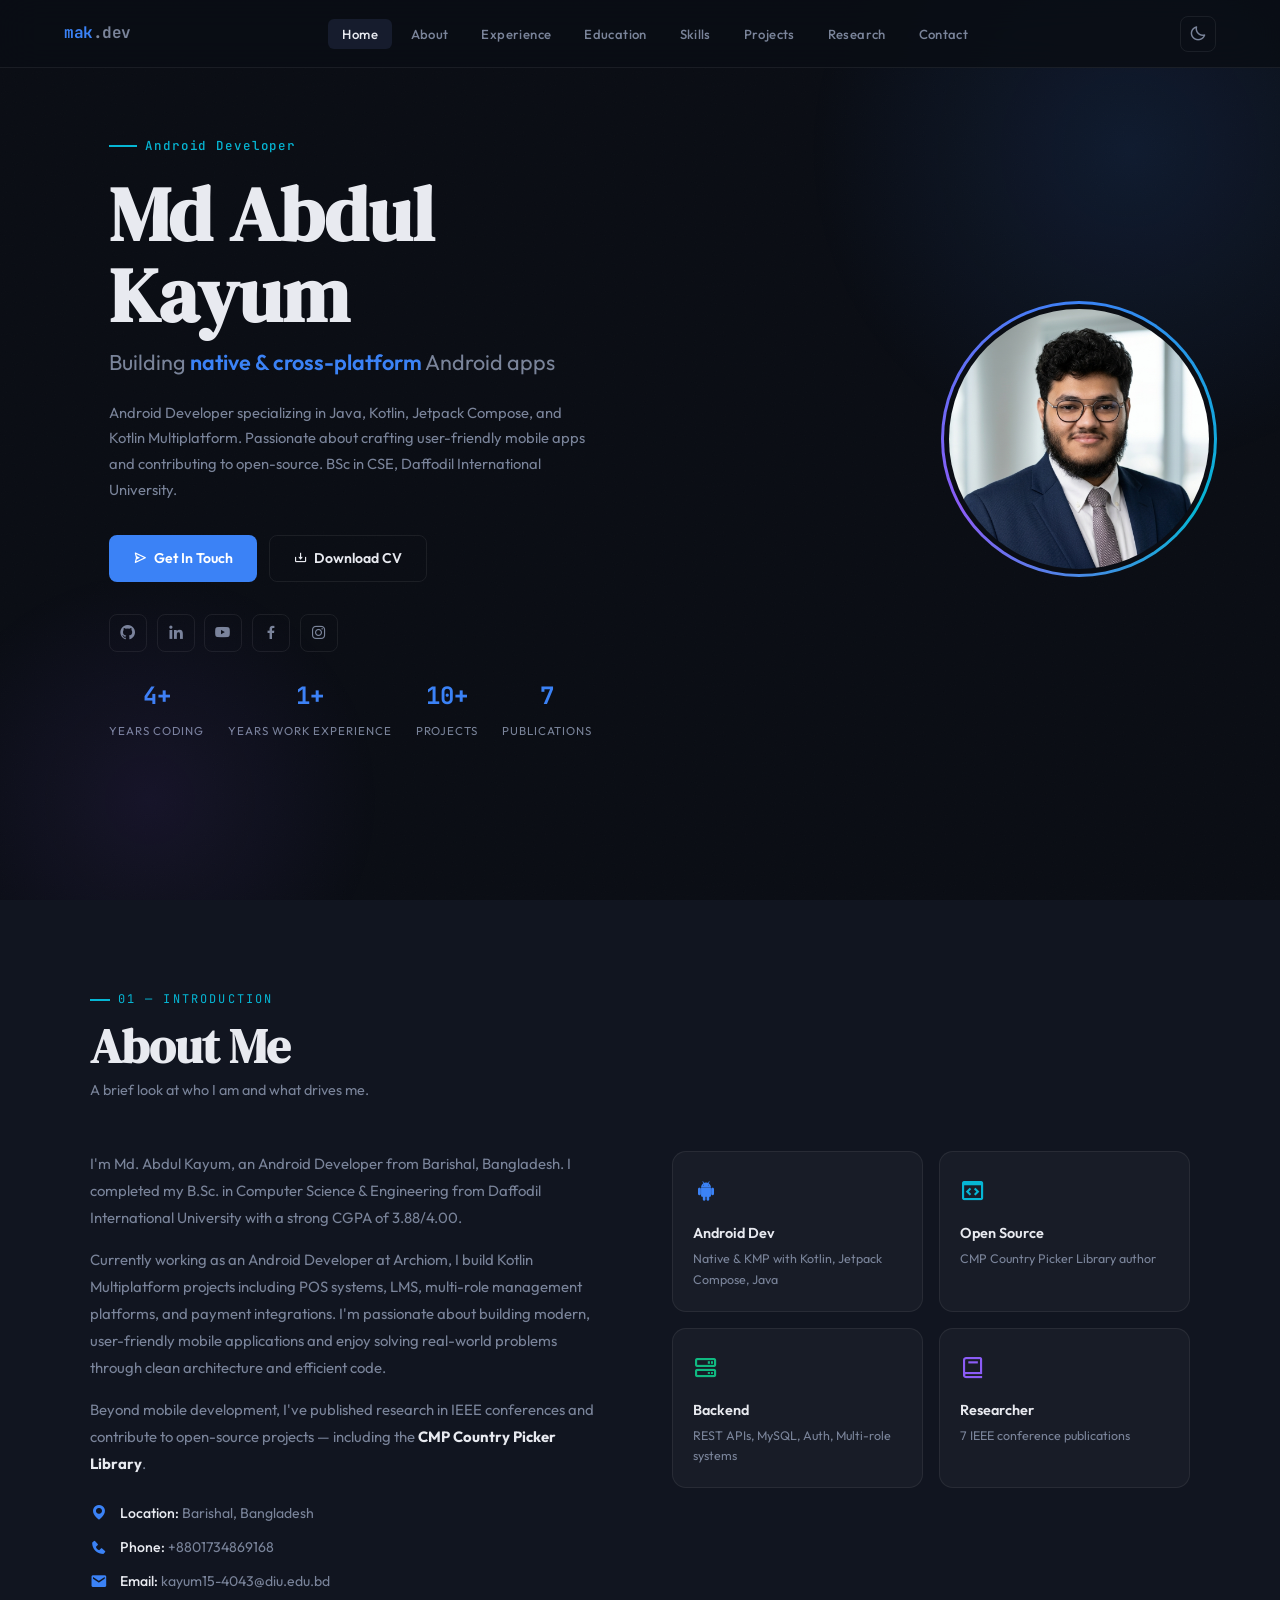
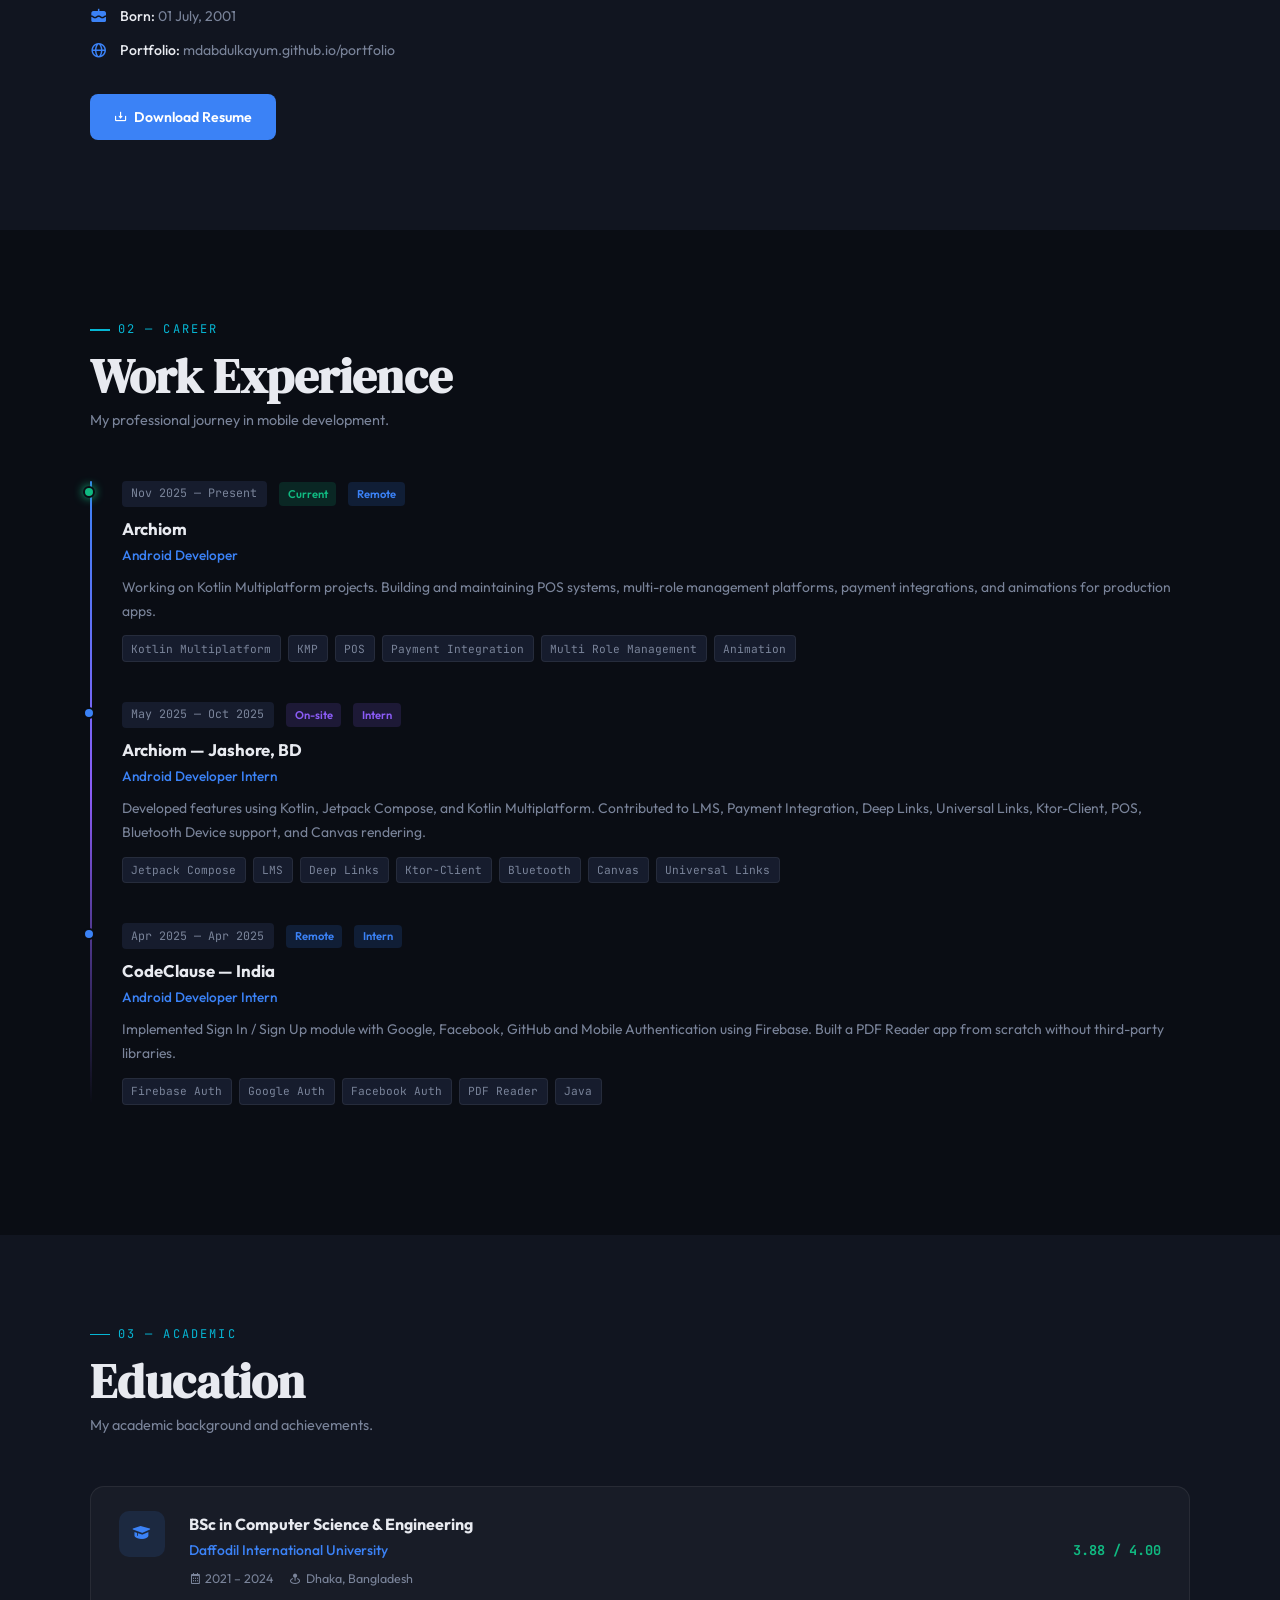
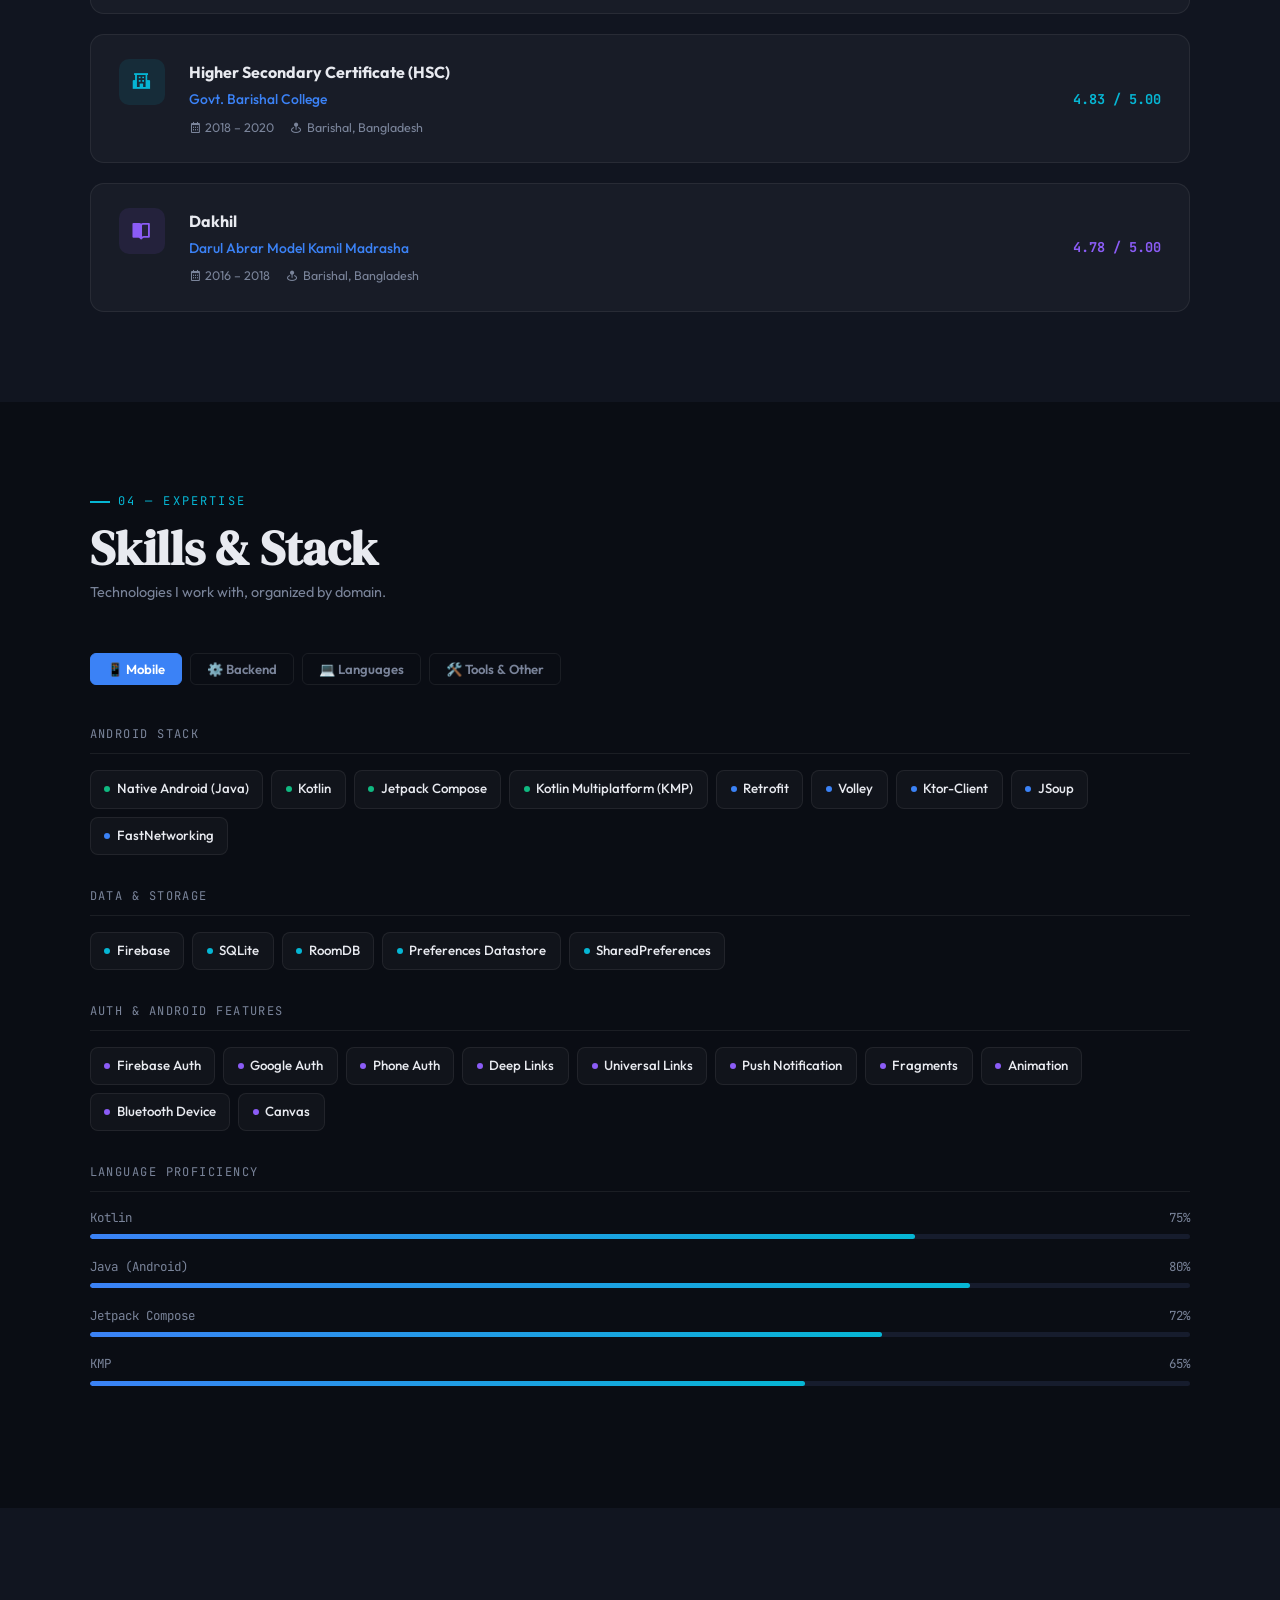
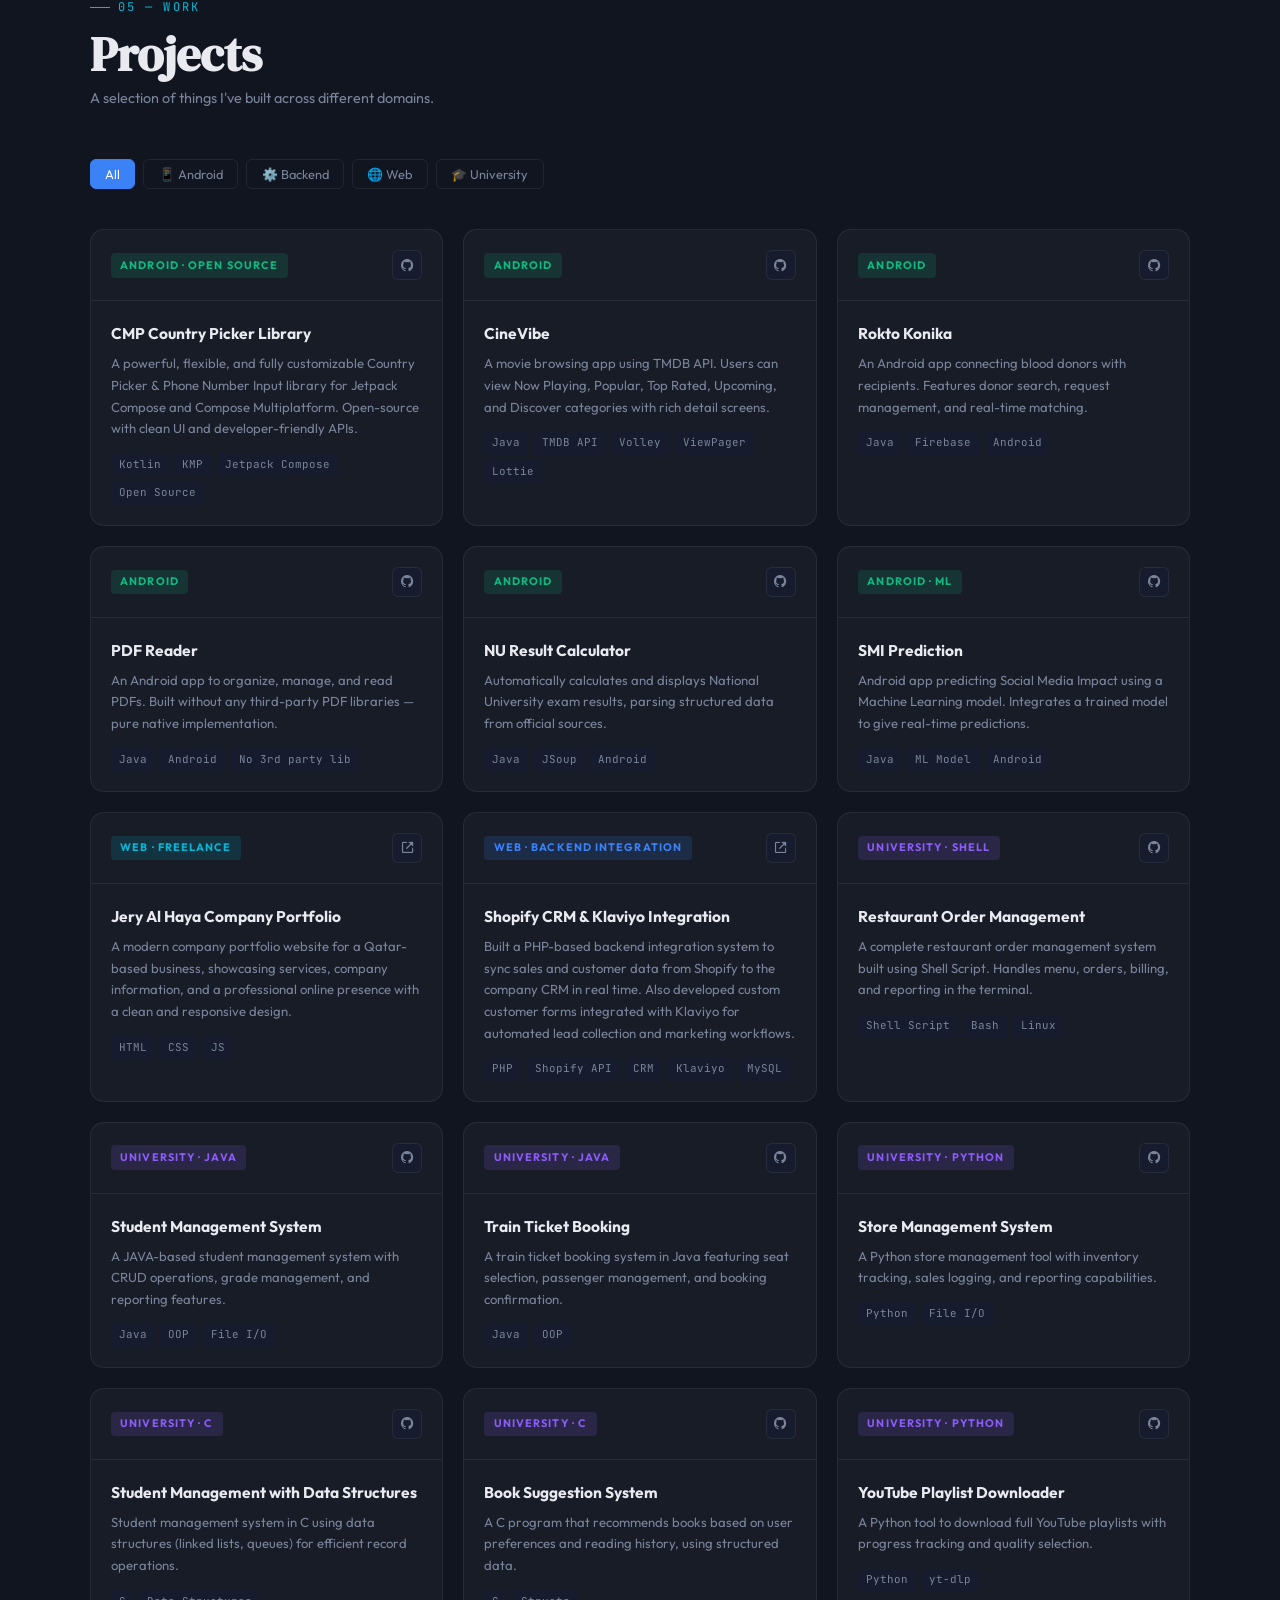
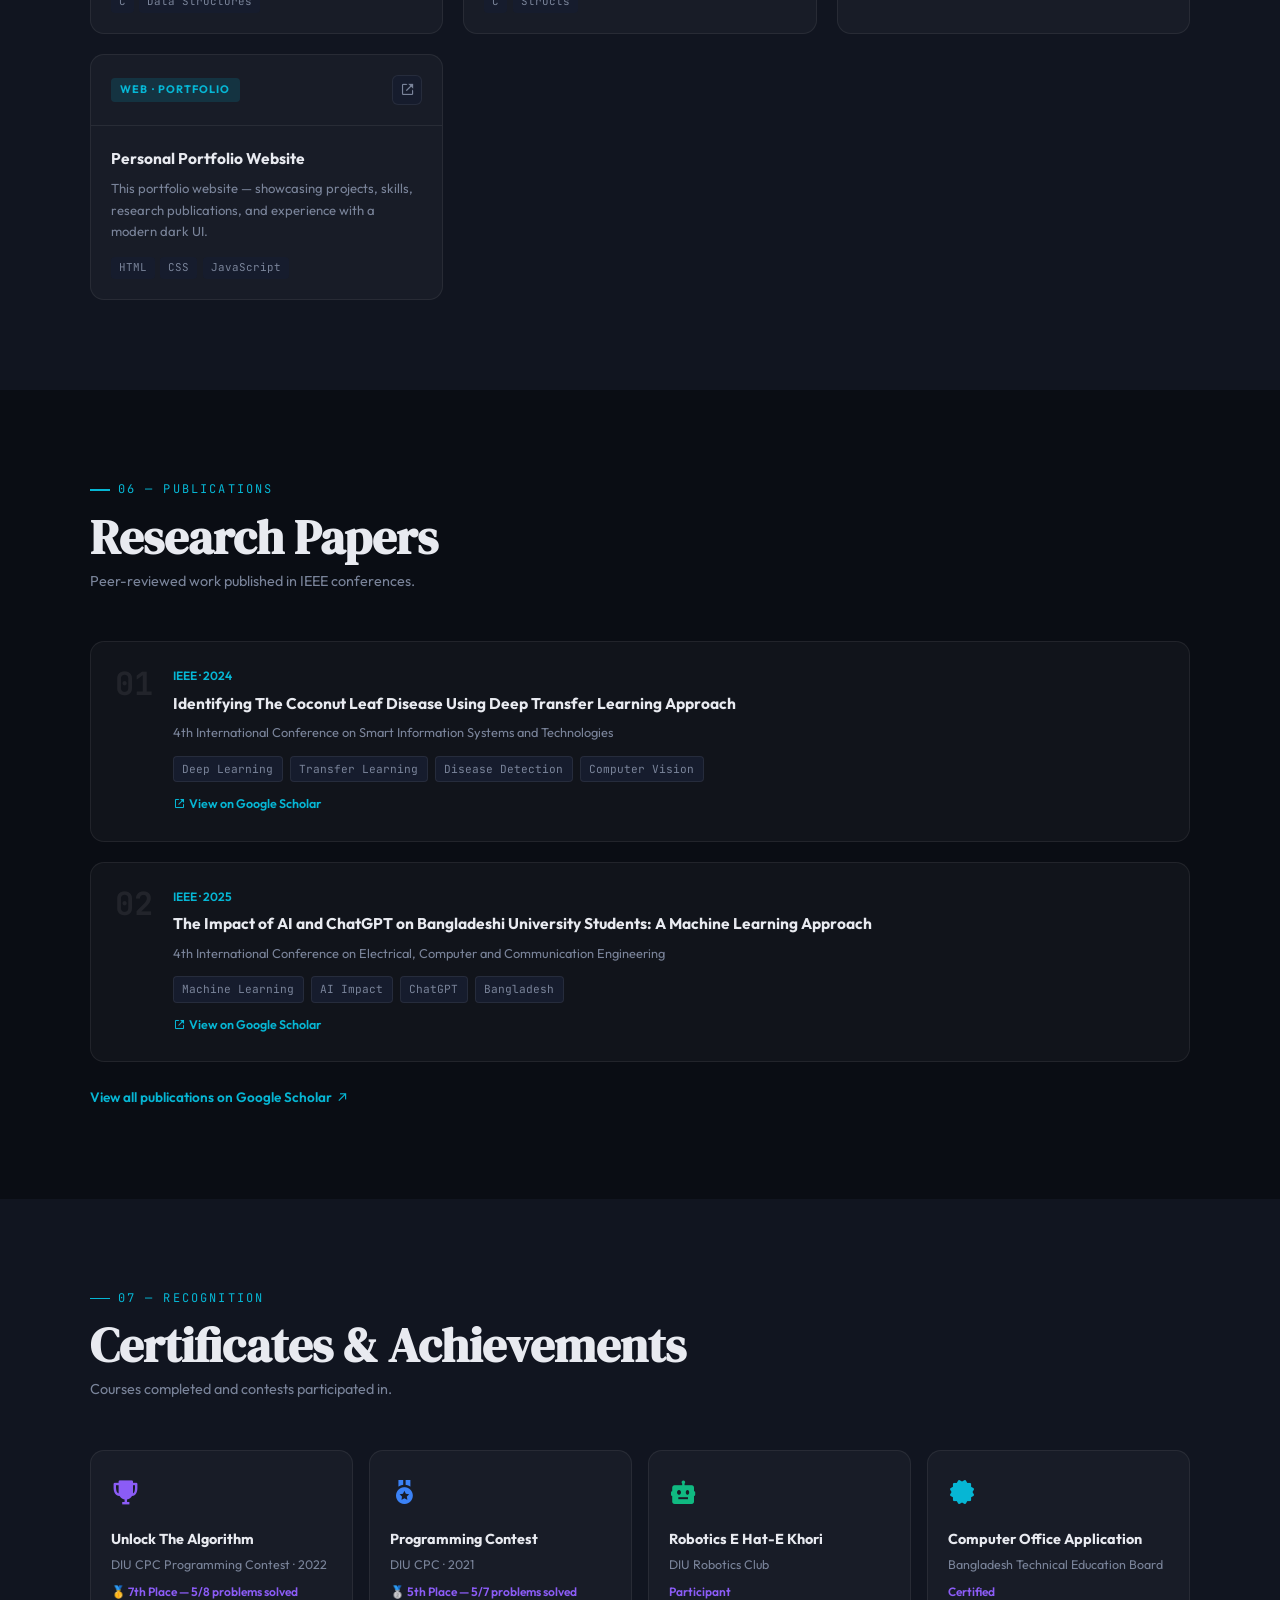
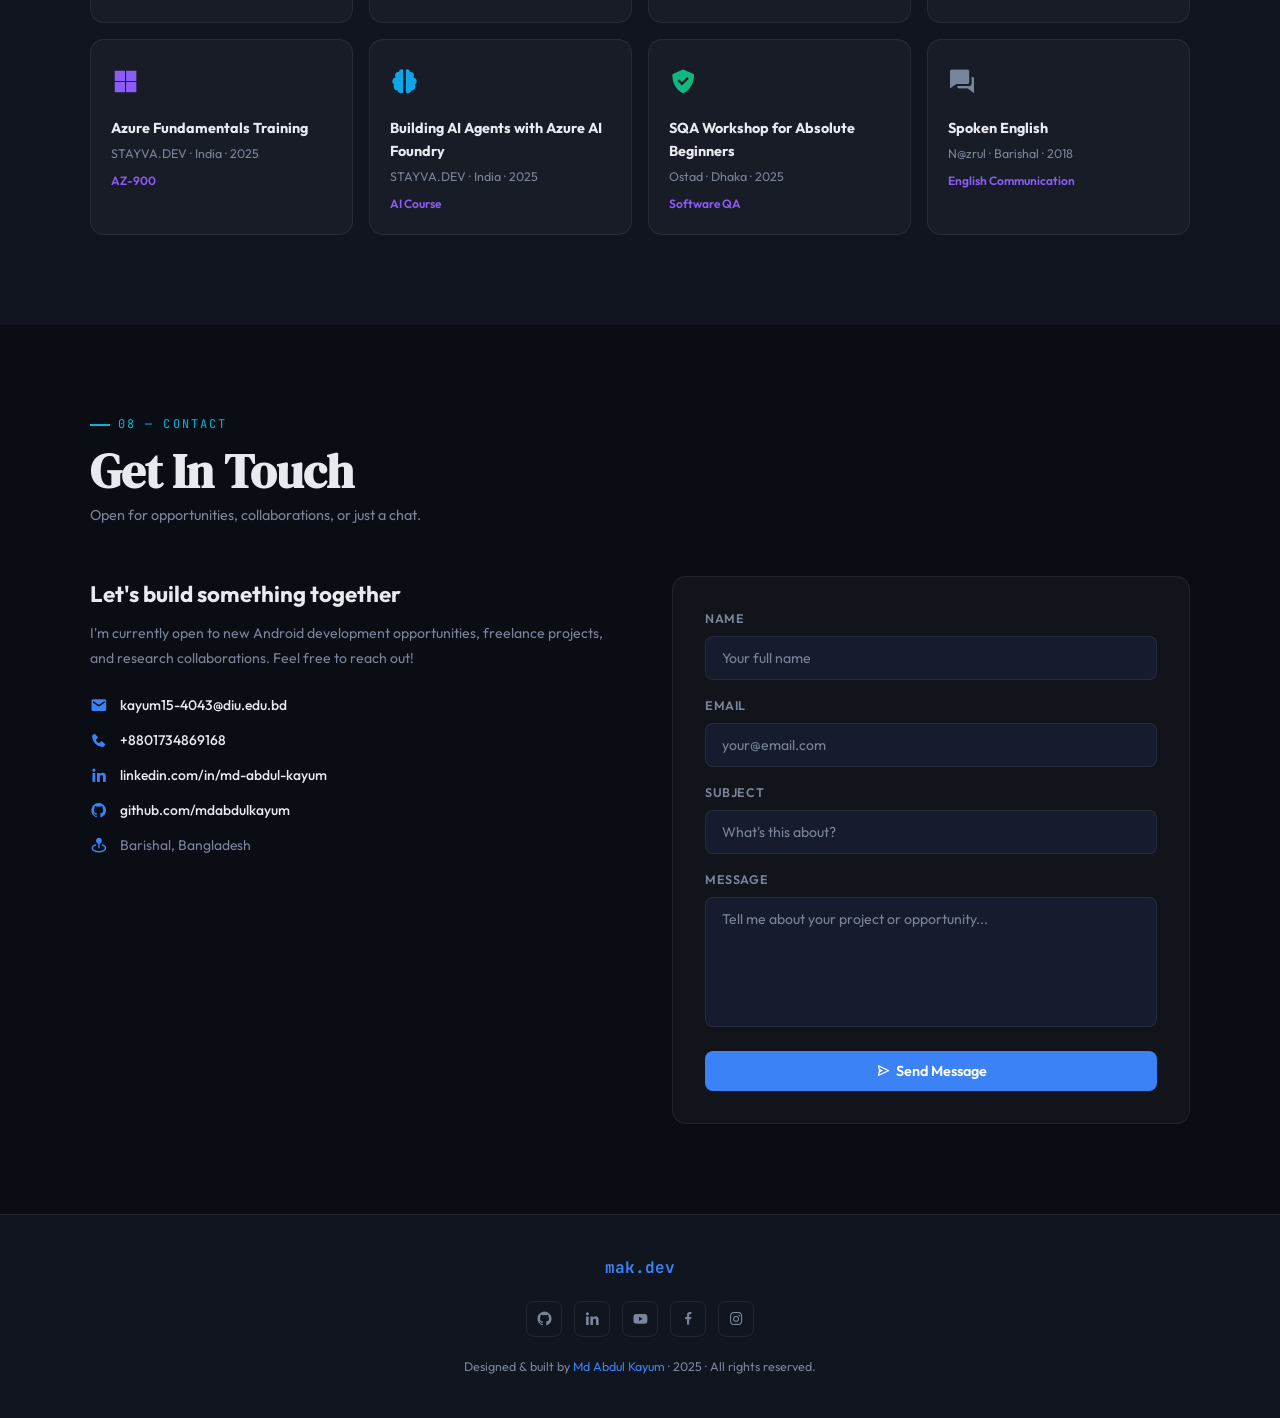
==== commit 0a736cc3: "replace position" ====
--- a/index.html
+++ b/index.html
@@ -679,14 +679,14 @@
         <p>CMP Country Picker Library author</p>
       </div>
       <div class="about-card">
+        <div class="about-card-icon" style="color:var(--green)"><i class='bx bx-server'></i></div>
+        <h4>Backend</h4>
+        <p>REST APIs, MySQL, Auth, Multi-role systems</p>
+      </div>
+      <div class="about-card">
         <div class="about-card-icon" style="color:var(--accent3)"><i class='bx bx-book'></i></div>
         <h4>Researcher</h4>
         <p>7 IEEE conference publications</p>
-      </div>
-      <div class="about-card">
-        <div class="about-card-icon" style="color:var(--green)"><i class='bx bx-server'></i></div>
-        <h4>Backend</h4>
-        <p>REST APIs, MySQL, Auth, Multi-role systems</p>
       </div>
     </div>
   </div>
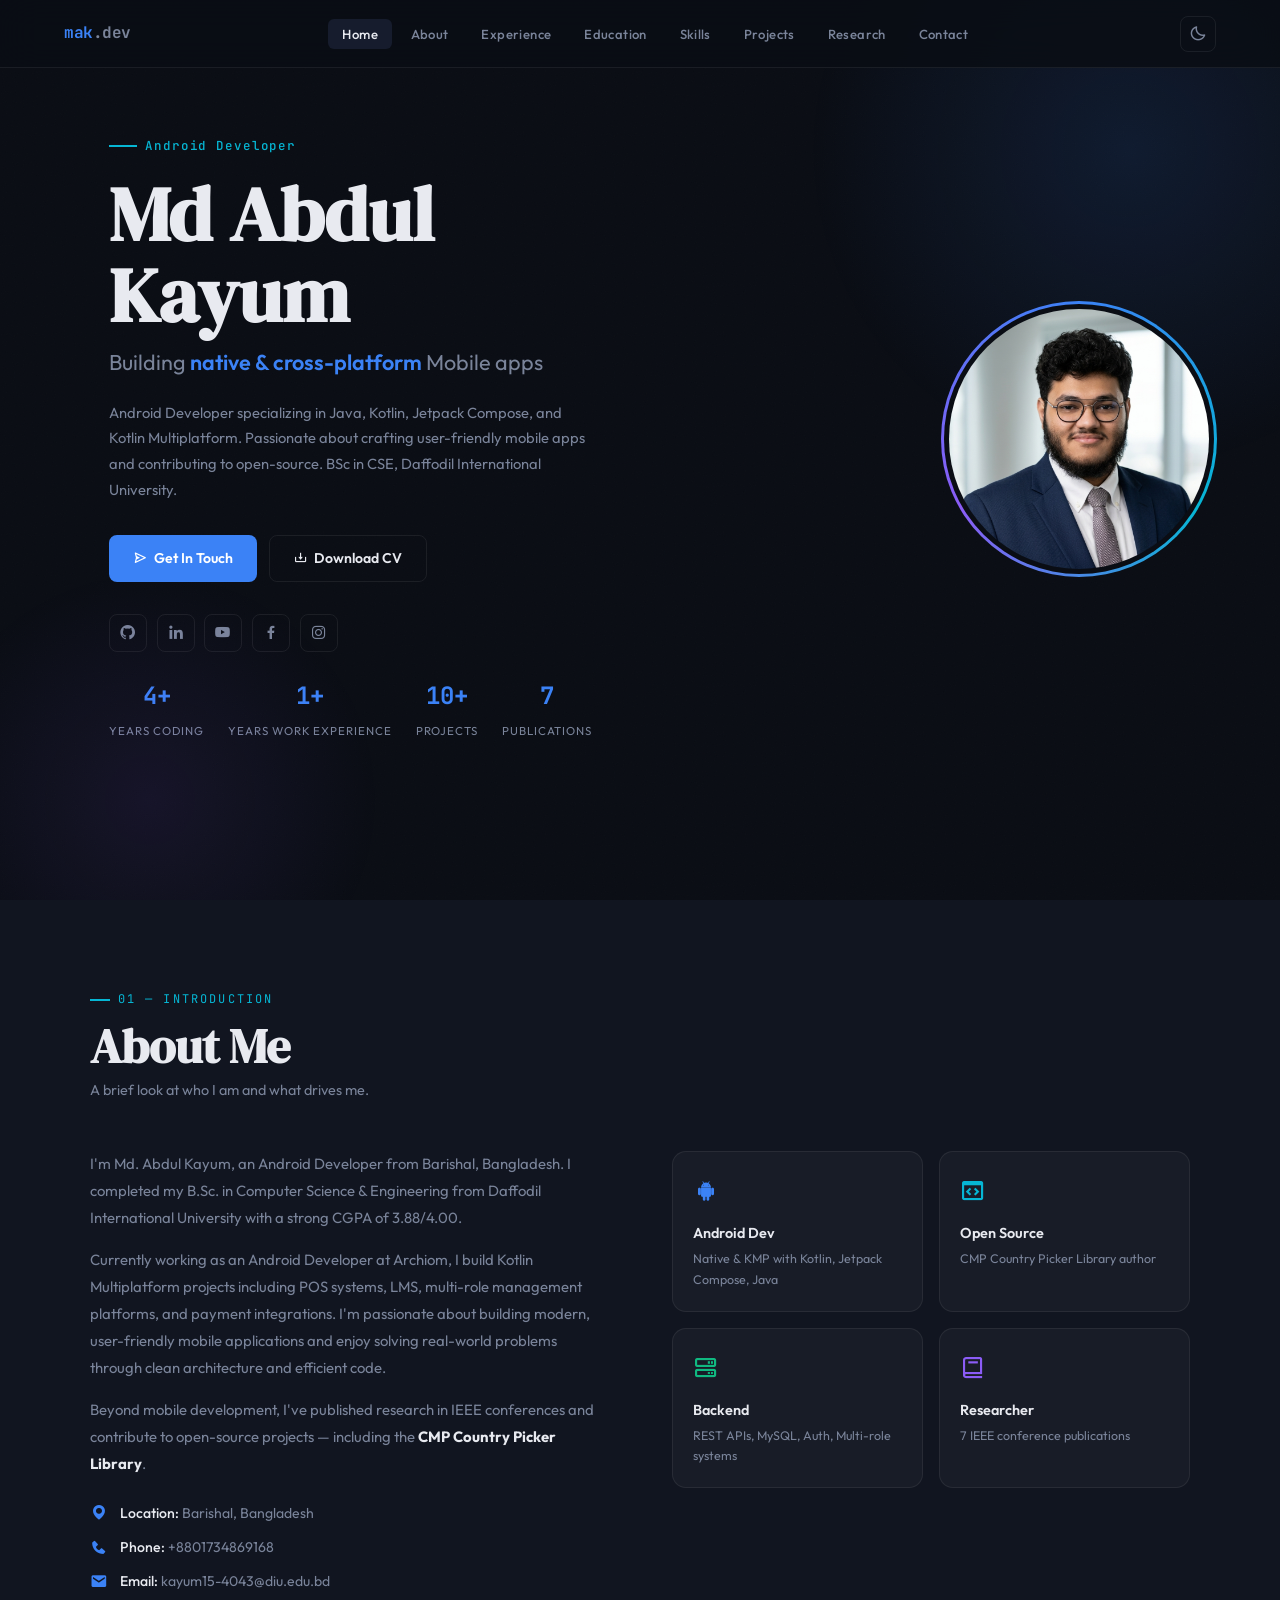
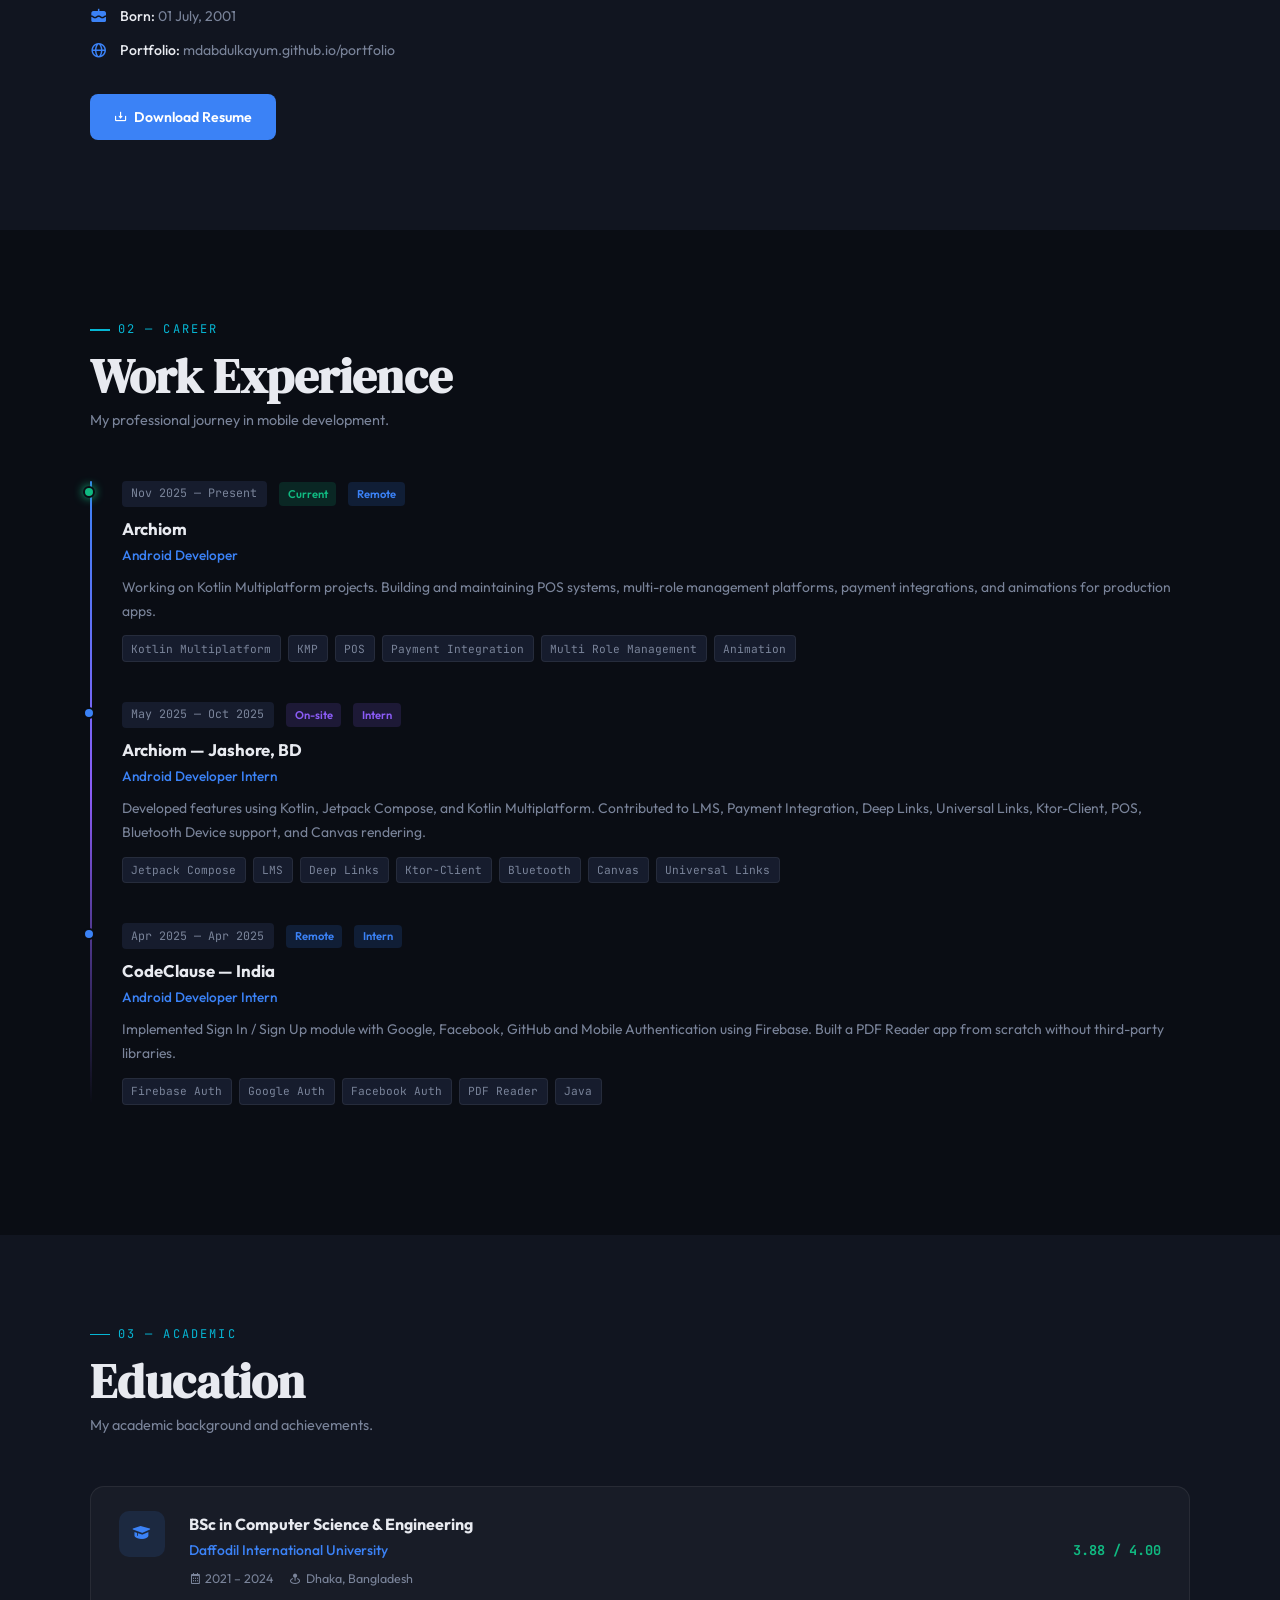
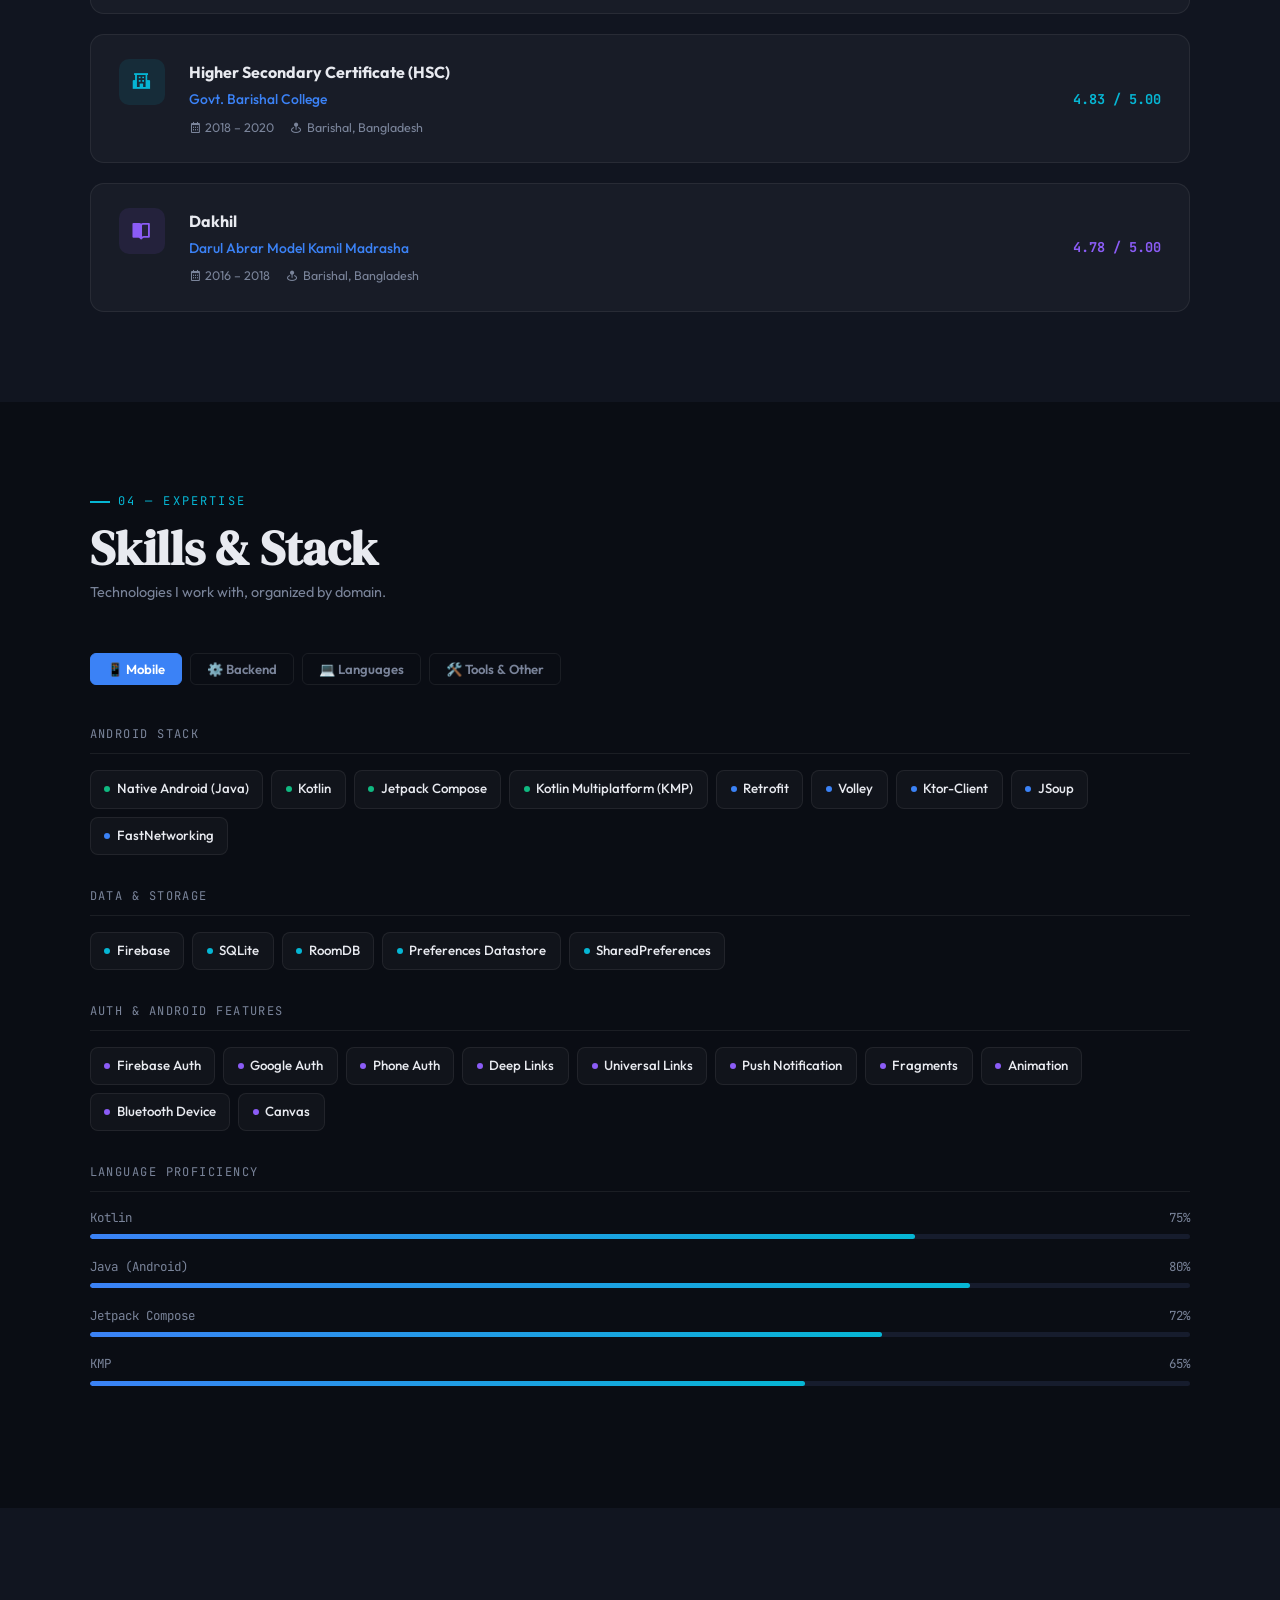
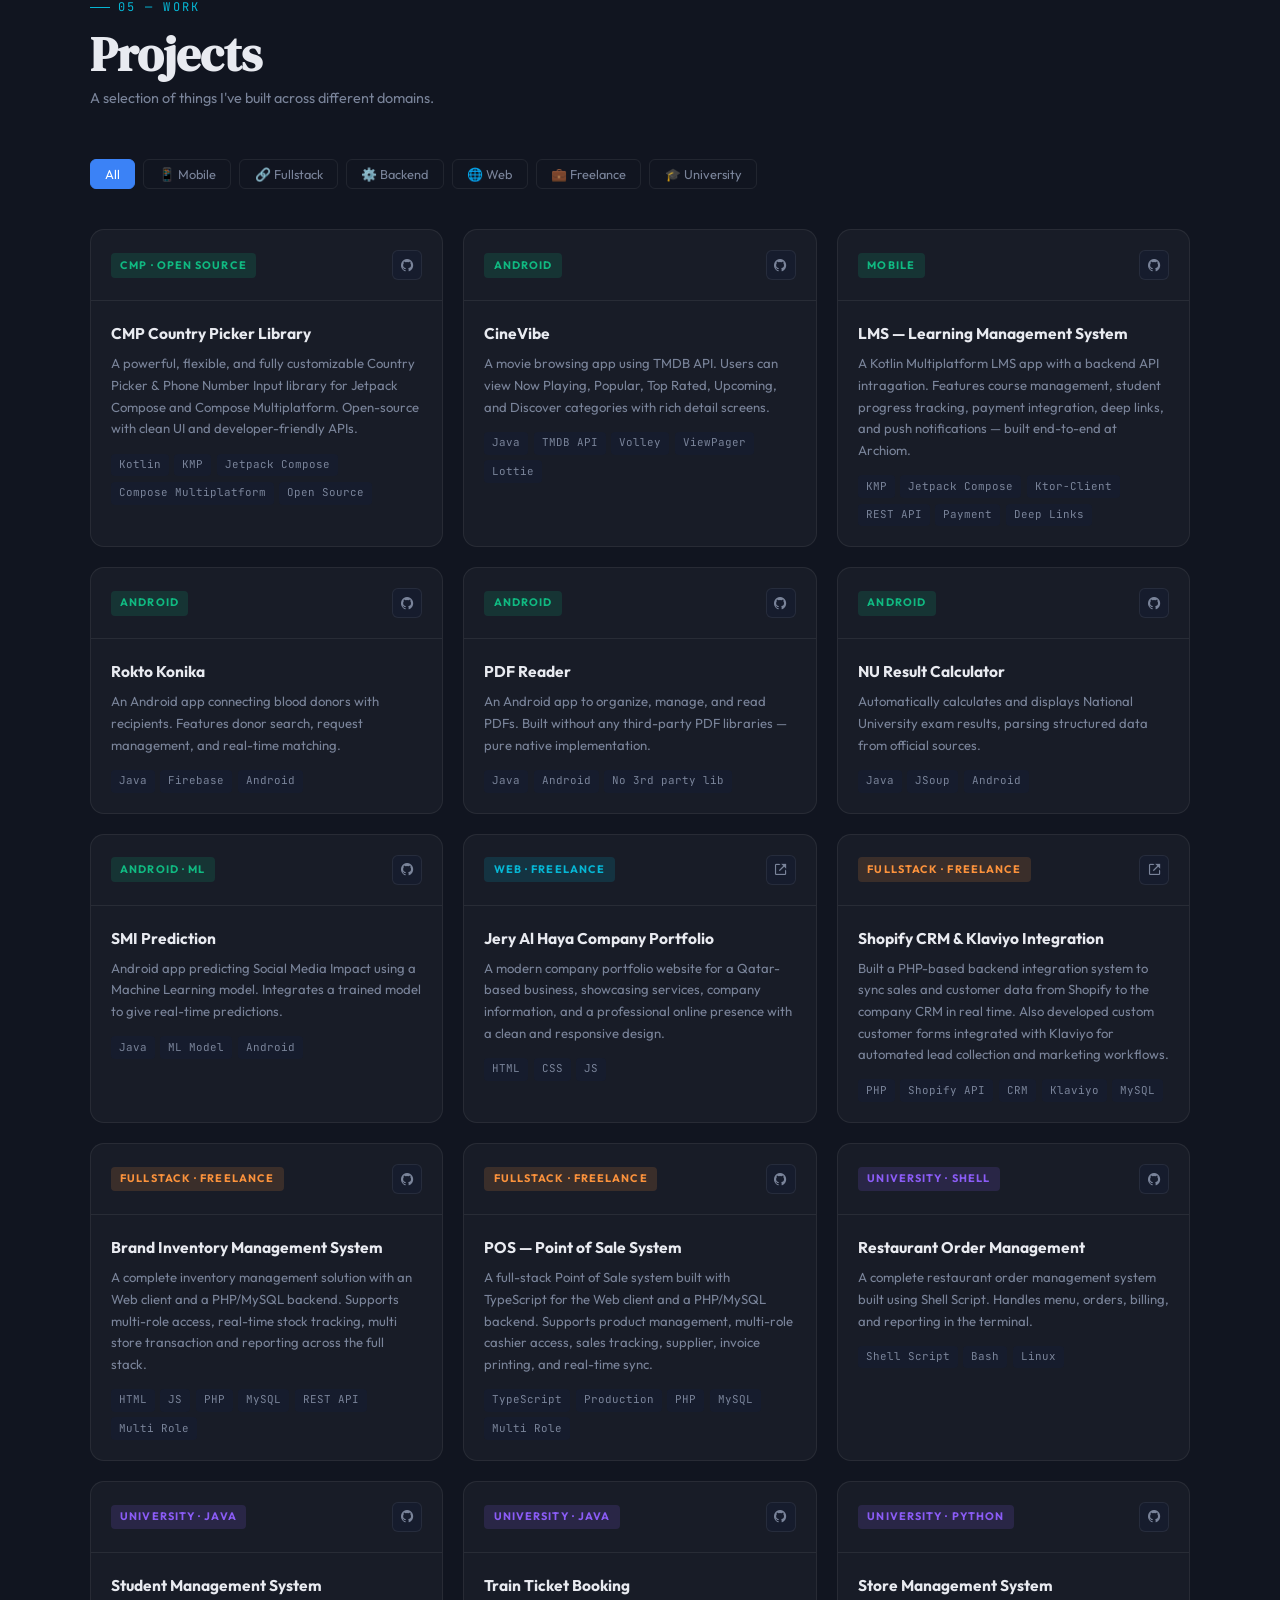
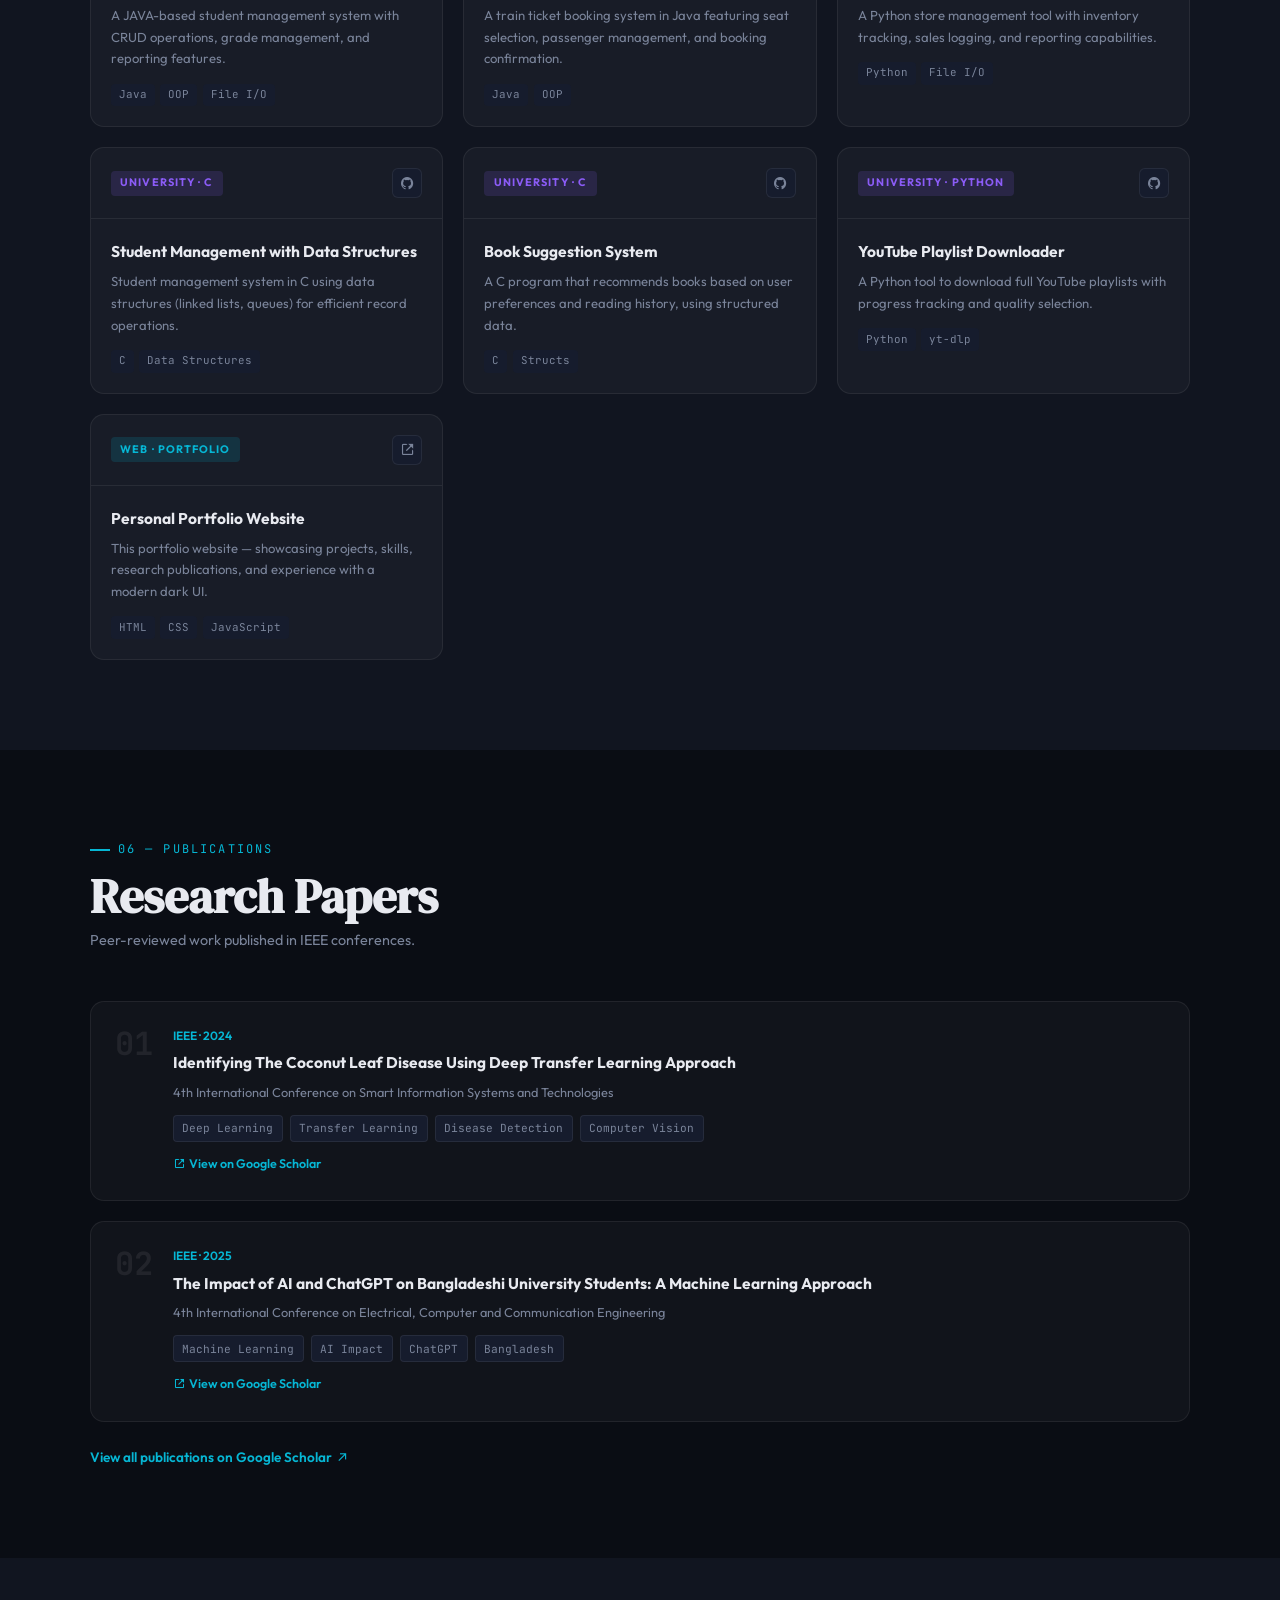
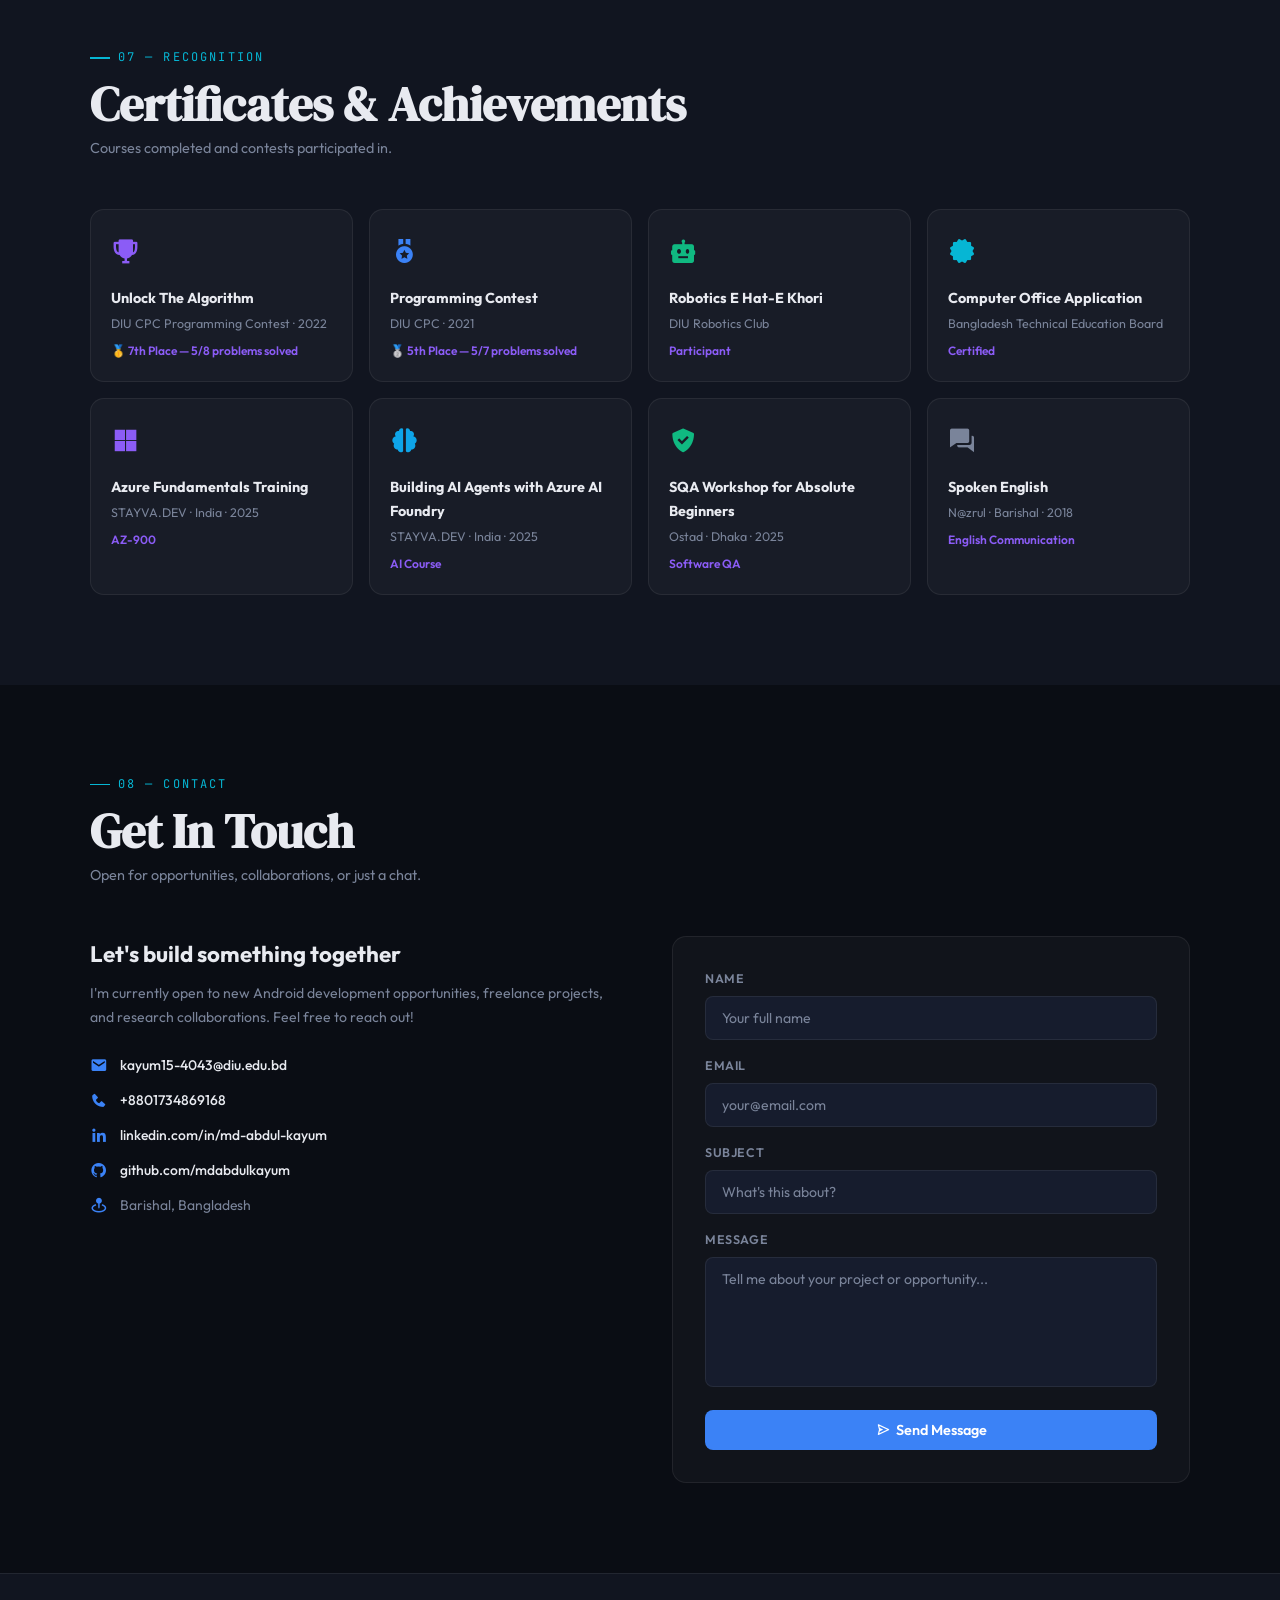
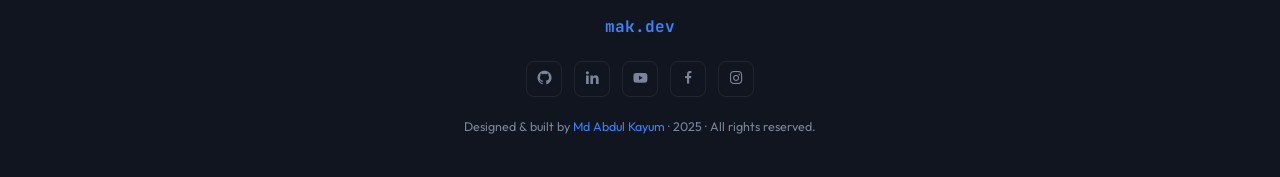
==== commit eeb0343a: "rearrange the file" ====
--- a/index.html
+++ b/index.html
@@ -4,548 +4,12 @@
   <meta charset="UTF-8" />
   <meta name="viewport" content="width=device-width, initial-scale=1.0" />
   <title>Md Abdul Kayum — Android Developer</title>
+  <link rel="icon" type="image/x-icon" href="./image/kayum.ico">
   <link rel="preconnect" href="https://fonts.googleapis.com" />
   <link rel="preconnect" href="https://fonts.gstatic.com" crossorigin />
   <link href="https://fonts.googleapis.com/css2?family=DM+Serif+Display:ital@0;1&family=JetBrains+Mono:wght@400;500;700&family=Outfit:wght@300;400;500;600;700&display=swap" rel="stylesheet" />
   <link rel="stylesheet" href="https://cdn.jsdelivr.net/npm/boxicons@latest/css/boxicons.min.css" />
-  <style>
-    /* ===== RESET & VARIABLES ===== */
-    *, *::before, *::after { margin:0; padding:0; box-sizing:border-box; }
-    :root {
-      --bg: #0a0d14;
-      --surface: #111520;
-      --surface2: #161c2d;
-      --border: rgba(255,255,255,0.07);
-      --accent: #3b82f6;
-      --accent2: #06b6d4;
-      --accent3: #8b5cf6;
-      --green: #10b981;
-      --text: #e8eaf0;
-      --muted: #7a849a;
-      --card-bg: rgba(255,255,255,0.032);
-      --mono: 'JetBrains Mono', monospace;
-      --serif: 'DM Serif Display', serif;
-      --sans: 'Outfit', sans-serif;
-      --nav-h: 68px;
-      --radius: 14px;
-      --shadow: 0 4px 32px rgba(0,0,0,0.45);
-    }
-
-    html { scroll-behavior: smooth; scroll-padding-top: var(--nav-h); }
-    body { background: var(--bg); color: var(--text); font-family: var(--sans); line-height: 1.65; overflow-x: hidden; }
-    ::selection { background: var(--accent); color: #fff; }
-    a { text-decoration: none; color: inherit; }
-    img { max-width: 100%; display: block; }
-    ul { list-style: none; }
-
-    /* ===== SCROLLBAR ===== */
-    ::-webkit-scrollbar { width: 5px; }
-    ::-webkit-scrollbar-track { background: var(--bg); }
-    ::-webkit-scrollbar-thumb { background: var(--accent); border-radius: 3px; }
-
-    /* ===== NOISE OVERLAY ===== */
-    body::before {
-      content: '';
-      position: fixed; inset: 0; z-index: 0; pointer-events: none;
-      background-image: url("data:image/svg+xml,%3Csvg viewBox='0 0 200 200' xmlns='http://www.w3.org/2000/svg'%3E%3Cfilter id='n'%3E%3CfeTurbulence type='fractalNoise' baseFrequency='0.9' numOctaves='4' stitchTiles='stitch'/%3E%3C/filter%3E%3Crect width='100%25' height='100%25' filter='url(%23n)' opacity='0.04'/%3E%3C/svg%3E");
-      background-size: 200px 200px;
-      opacity: 0.5;
-    }
-
-    /* ===== NAV ===== */
-    nav {
-      position: fixed; top: 0; left: 0; right: 0; z-index: 999;
-      height: var(--nav-h);
-      display: flex; align-items: center; justify-content: space-between;
-      padding: 0 clamp(1.5rem, 5vw, 5rem);
-      background: rgba(10,13,20,0.85);
-      backdrop-filter: blur(20px);
-      border-bottom: 1px solid var(--border);
-      transition: box-shadow 0.3s;
-    }
-    nav.scrolled { box-shadow: 0 4px 40px rgba(0,0,0,0.5); }
-    .nav-logo {
-      font-family: var(--mono);
-      font-size: 1rem;
-      color: var(--accent);
-      font-weight: 700;
-      letter-spacing: -0.03em;
-    }
-    .nav-logo span { color: var(--muted); }
-    .nav-links { display: flex; align-items: center; gap: 0.25rem; }
-    .nav-links a {
-      font-size: 0.82rem; font-weight: 500;
-      color: var(--muted); padding: 0.45rem 0.9rem;
-      border-radius: 6px; transition: all 0.2s;
-      letter-spacing: 0.03em;
-    }
-    .nav-links a:hover, .nav-links a.active { color: var(--text); background: var(--surface2); }
-    .nav-actions { display: flex; align-items: center; gap: 0.75rem; }
-    #dark-toggle {
-      background: none; border: 1px solid var(--border);
-      color: var(--muted); font-size: 1.1rem; width: 36px; height: 36px;
-      border-radius: 8px; cursor: pointer; display: flex; align-items: center; justify-content: center;
-      transition: all 0.2s;
-    }
-    #dark-toggle:hover { color: var(--text); border-color: var(--accent); }
-    .menu-btn {
-      display: none; background: none; border: none; color: var(--text);
-      font-size: 1.4rem; cursor: pointer;
-    }
-    /* light mode */
-    body.light {
-      --bg: #f4f6fb; --surface: #fff; --surface2: #eef1f8;
-      --border: rgba(0,0,0,0.08); --text: #111827; --muted: #6b7280;
-      --card-bg: rgba(0,0,0,0.025);
-    }
-
-    /* ===== HERO ===== */
-    #home {
-      min-height: 100vh; padding-top: var(--nav-h);
-      display: flex; align-items: center;
-      padding-left: clamp(1.5rem,8vw,9rem); padding-right: clamp(1.5rem,5vw,5rem);
-      position: relative; overflow: hidden;
-    }
-    .hero-glow {
-      position: absolute; top: -200px; right: -200px;
-      width: 700px; height: 700px; border-radius: 50%;
-      background: radial-gradient(circle, rgba(59,130,246,0.12) 0%, transparent 65%);
-      pointer-events: none;
-    }
-    .hero-glow2 {
-      position: absolute; bottom: -150px; left: -100px;
-      width: 500px; height: 500px; border-radius: 50%;
-      background: radial-gradient(circle, rgba(139,92,246,0.09) 0%, transparent 65%);
-      pointer-events: none;
-    }
-    .hero-inner {
-      display: grid; grid-template-columns: 1fr auto;
-      gap: 4rem; align-items: center; width: 100%; max-width: 1100px; margin: 0 auto;
-    }
-    .hero-tag {
-      font-family: var(--mono); font-size: 0.78rem; font-weight: 500;
-      color: var(--accent2); letter-spacing: 0.15em;
-      margin-bottom: 1.1rem; display: flex; align-items: center; gap: 0.5rem;
-    }
-    .hero-tag::before {
-      content: ''; width: 28px; height: 2px; background: var(--accent2); display: block;
-    }
-    .hero-name {
-      font-family: var(--serif); font-size: clamp(2.8rem, 6vw, 5rem);
-      line-height: 1.05; color: var(--text); margin-bottom: 0.6rem;
-    }
-    .hero-role {
-      font-size: clamp(1rem, 2vw, 1.35rem); color: var(--muted);
-      font-weight: 400; margin-bottom: 1.2rem;
-    }
-    .hero-role strong { color: var(--accent); font-weight: 600; }
-    .hero-desc {
-      font-size: 0.92rem; color: var(--muted); max-width: 480px;
-      line-height: 1.75; margin-bottom: 2rem;
-    }
-    .hero-btns { display: flex; gap: 0.75rem; flex-wrap: wrap; }
-    .btn-primary {
-      background: var(--accent); color: #fff;
-      padding: 0.7rem 1.5rem; border-radius: 8px;
-      font-size: 0.88rem; font-weight: 600;
-      transition: all 0.2s; border: none; cursor: pointer;
-      display: inline-flex; align-items: center; gap: 0.4rem;
-    }
-    .btn-primary:hover { background: #2563eb; transform: translateY(-1px); box-shadow: 0 8px 24px rgba(59,130,246,0.35); }
-    .btn-outline {
-      background: transparent; color: var(--text);
-      padding: 0.7rem 1.5rem; border-radius: 8px;
-      font-size: 0.88rem; font-weight: 600;
-      border: 1px solid var(--border);
-      transition: all 0.2s; cursor: pointer;
-      display: inline-flex; align-items: center; gap: 0.4rem;
-    }
-    .btn-outline:hover { border-color: var(--accent); color: var(--accent); }
-    .hero-socials {
-      display: flex; gap: 0.6rem; margin-top: 2rem; flex-wrap: wrap;
-    }
-    .hero-socials a {
-      width: 38px; height: 38px; border-radius: 8px;
-      border: 1px solid var(--border); color: var(--muted);
-      display: flex; align-items: center; justify-content: center;
-      font-size: 1.1rem; transition: all 0.2s;
-    }
-    .hero-socials a:hover { color: var(--accent); border-color: var(--accent); transform: translateY(-2px); }
-    .hero-photo-wrap {
-      position: relative; flex-shrink: 0;
-    }
-    .hero-photo-ring {
-      position: relative; width: 260px; height: 260px;
-    }
-    .hero-photo-ring::before {
-      content: ''; position: absolute; inset: -8px; border-radius: 50%;
-      background: conic-gradient(from 0deg, var(--accent), var(--accent2), var(--accent3), var(--accent));
-      animation: spin 8s linear infinite;
-    }
-    @keyframes spin { to { transform: rotate(360deg); } }
-    .hero-photo-ring::after {
-      content: ''; position: absolute; inset: -5px; border-radius: 50%;
-      background: var(--bg);
-    }
-    .hero-photo-ring img {
-      position: relative; z-index: 1;
-      width: 100%; height: 100%; border-radius: 50%;
-      object-fit: cover; object-position: top center;
-    }
-    .hero-photo-placeholder {
-      position: relative; z-index: 1;
-      width: 100%; height: 100%; border-radius: 50%;
-      background: linear-gradient(135deg, var(--surface2), var(--surface));
-      display: flex; align-items: center; justify-content: center;
-      font-size: 5rem; color: var(--muted);
-    }
-    .hero-stats {
-      display: flex; gap: 1.5rem; margin-top: 1.5rem; flex-wrap: wrap;
-    }
-    .hero-stat { text-align: center; }
-    .hero-stat-num {
-      font-family: var(--mono); font-size: 1.5rem;
-      font-weight: 700; color: var(--accent); display: block;
-    }
-    .hero-stat-label {
-      font-size: 0.72rem; color: var(--muted); text-transform: uppercase; letter-spacing: 0.08em;
-    }
-
-    /* ===== SECTION COMMON ===== */
-    section {
-      padding: 90px clamp(1.5rem, 7vw, 8rem);
-      position: relative; z-index: 1;
-    }
-    .section-label {
-      font-family: var(--mono); font-size: 0.75rem; letter-spacing: 0.18em;
-      text-transform: uppercase; color: var(--accent2);
-      display: flex; align-items: center; gap: 0.5rem; margin-bottom: 0.65rem;
-    }
-    .section-label::before {
-      content: ''; width: 20px; height: 1.5px; background: var(--accent2);
-    }
-    .section-title {
-      font-family: var(--serif); font-size: clamp(1.9rem, 4vw, 3rem);
-      color: var(--text); margin-bottom: 0.4rem; line-height: 1.1;
-    }
-    .section-sub { font-size: 0.9rem; color: var(--muted); max-width: 500px; margin-bottom: 3rem; }
-    .section-divider {
-      width: 100%; height: 1px; background: var(--border); margin: 0;
-    }
-
-    /* ===== ABOUT ===== */
-    #about { background: var(--surface); }
-    .about-grid {
-      display: grid; grid-template-columns: 1fr 1fr; gap: 4rem; align-items: start;
-    }
-    .about-text p { color: var(--muted); font-size: 0.93rem; line-height: 1.8; margin-bottom: 1rem; }
-    .about-info-list { display: flex; flex-direction: column; gap: 0.7rem; margin: 1.5rem 0; }
-    .about-info-item {
-      display: flex; align-items: center; gap: 0.75rem;
-      font-size: 0.88rem; color: var(--muted);
-    }
-    .about-info-item i { color: var(--accent); font-size: 1.1rem; flex-shrink: 0; }
-    .about-info-item strong { color: var(--text); font-weight: 500; }
-    .about-card-grid { display: grid; grid-template-columns: 1fr 1fr; gap: 1rem; }
-    .about-card {
-      background: var(--card-bg); border: 1px solid var(--border);
-      border-radius: var(--radius); padding: 1.25rem;
-      transition: border-color 0.2s;
-    }
-    .about-card:hover { border-color: var(--accent); }
-    .about-card-icon { font-size: 1.6rem; color: var(--accent); margin-bottom: 0.5rem; }
-    .about-card h4 { font-size: 0.9rem; font-weight: 600; color: var(--text); margin-bottom: 0.2rem; }
-    .about-card p { font-size: 0.78rem; color: var(--muted); }
-
-    /* ===== EXPERIENCE ===== */
-    #experience { }
-    .timeline { position: relative; padding-left: 2rem; }
-    .timeline::before {
-      content: ''; position: absolute; left: 0; top: 0; bottom: 0;
-      width: 2px; background: linear-gradient(to bottom, var(--accent), var(--accent3), transparent);
-      border-radius: 2px;
-    }
-    .timeline-item {
-      position: relative; margin-bottom: 2.5rem;
-    }
-    .timeline-item::before {
-      content: ''; position: absolute; left: -2.42rem; top: 0.3rem;
-      width: 12px; height: 12px; border-radius: 50%;
-      background: var(--accent); border: 2px solid var(--bg); flex-shrink: 0;
-    }
-    .timeline-item:first-child::before { background: var(--green); box-shadow: 0 0 10px var(--green); }
-    .timeline-meta {
-      display: flex; align-items: center; gap: 0.75rem; flex-wrap: wrap;
-      margin-bottom: 0.5rem;
-    }
-    .timeline-date {
-      font-family: var(--mono); font-size: 0.73rem; color: var(--muted);
-      background: var(--surface2); padding: 0.2rem 0.6rem; border-radius: 4px;
-    }
-    .timeline-badge {
-      font-size: 0.7rem; padding: 0.15rem 0.55rem; border-radius: 4px; font-weight: 600;
-    }
-    .badge-green { background: rgba(16,185,129,0.15); color: var(--green); }
-    .badge-blue { background: rgba(59,130,246,0.15); color: var(--accent); }
-    .timeline-company { font-size: 1.05rem; font-weight: 700; color: var(--text); margin-bottom: 0.1rem; }
-    .timeline-role { font-size: 0.85rem; color: var(--accent); font-weight: 500; margin-bottom: 0.6rem; }
-    .timeline-desc { font-size: 0.87rem; color: var(--muted); line-height: 1.7; }
-    .timeline-tags { display: flex; flex-wrap: wrap; gap: 0.4rem; margin-top: 0.75rem; }
-    .tag {
-      font-family: var(--mono); font-size: 0.7rem;
-      background: var(--surface2); color: var(--muted);
-      padding: 0.2rem 0.55rem; border-radius: 4px; border: 1px solid var(--border);
-    }
-
-    /* ===== EDUCATION ===== */
-    #education { background: var(--surface); }
-    .edu-grid { display: grid; gap: 1.25rem; }
-    .edu-card {
-      background: var(--card-bg); border: 1px solid var(--border);
-      border-radius: var(--radius); padding: 1.5rem 1.75rem;
-      display: flex; gap: 1.5rem; align-items: flex-start;
-      transition: border-color 0.25s, transform 0.2s;
-    }
-    .edu-card:hover { border-color: var(--accent); transform: translateX(4px); }
-    .edu-icon {
-      width: 46px; height: 46px; border-radius: 10px;
-      background: rgba(59,130,246,0.12); color: var(--accent);
-      display: flex; align-items: center; justify-content: center;
-      font-size: 1.3rem; flex-shrink: 0;
-    }
-    .edu-body { flex: 1; }
-    .edu-degree { font-weight: 700; font-size: 1rem; color: var(--text); }
-    .edu-institution { font-size: 0.87rem; color: var(--accent); font-weight: 500; margin: 0.15rem 0; }
-    .edu-meta { display: flex; gap: 1rem; flex-wrap: wrap; margin-top: 0.4rem; }
-    .edu-meta span { font-size: 0.78rem; color: var(--muted); display: flex; align-items: center; gap: 0.3rem; }
-    .edu-gpa {
-      font-family: var(--mono); font-size: 0.85rem;
-      color: var(--green); font-weight: 700;
-      margin-left: auto; flex-shrink: 0; align-self: center;
-    }
-
-    /* ===== SKILLS ===== */
-    #skills { }
-    .skills-tabs { display: flex; gap: 0.5rem; flex-wrap: wrap; margin-bottom: 2.5rem; }
-    .skill-tab {
-      font-size: 0.82rem; font-weight: 600; padding: 0.45rem 1rem;
-      border-radius: 6px; border: 1px solid var(--border);
-      cursor: pointer; background: none; color: var(--muted);
-      transition: all 0.2s; font-family: var(--sans);
-    }
-    .skill-tab.active { background: var(--accent); color: #fff; border-color: var(--accent); }
-    .skill-tab:hover:not(.active) { border-color: var(--accent); color: var(--text); }
-    .skills-panel { display: none; }
-    .skills-panel.active { display: block; }
-    .skill-category { margin-bottom: 2rem; }
-    .skill-category-title {
-      font-family: var(--mono); font-size: 0.75rem; letter-spacing: 0.12em;
-      color: var(--muted); text-transform: uppercase;
-      margin-bottom: 1rem; border-bottom: 1px solid var(--border); padding-bottom: 0.5rem;
-    }
-    .skill-chips { display: flex; flex-wrap: wrap; gap: 0.5rem; }
-    .skill-chip {
-      background: var(--card-bg); border: 1px solid var(--border);
-      border-radius: 8px; padding: 0.45rem 0.85rem;
-      font-size: 0.83rem; font-weight: 500; color: var(--text);
-      transition: all 0.2s; display: flex; align-items: center; gap: 0.4rem;
-    }
-    .skill-chip:hover { border-color: var(--accent); color: var(--accent); }
-    .skill-chip .dot { width: 6px; height: 6px; border-radius: 50%; flex-shrink: 0; }
-    .dot-blue { background: var(--accent); }
-    .dot-green { background: var(--green); }
-    .dot-purple { background: var(--accent3); }
-    .dot-cyan { background: var(--accent2); }
-    .skill-bar-row { margin-bottom: 1.1rem; }
-    .skill-bar-header { display: flex; justify-content: space-between; margin-bottom: 0.35rem; font-size: 0.85rem; color: var(--text); }
-    .skill-bar-header span { color: var(--muted); font-family: var(--mono); font-size: 0.78rem; }
-    .skill-bar-track { height: 5px; background: var(--surface2); border-radius: 3px; overflow: hidden; }
-    .skill-bar-fill { height: 100%; border-radius: 3px; background: linear-gradient(90deg, var(--accent), var(--accent2)); transition: width 1s ease; }
-
-    /* ===== PROJECTS ===== */
-    #projects { background: var(--surface); }
-    .project-filter { display: flex; gap: 0.5rem; flex-wrap: wrap; margin-bottom: 2.5rem; }
-    .filter-btn {
-      font-size: 0.8rem; padding: 0.4rem 0.9rem; border-radius: 6px;
-      border: 1px solid var(--border); background: none; color: var(--muted);
-      cursor: pointer; transition: all 0.2s; font-family: var(--sans);
-    }
-    .filter-btn.active { background: var(--accent); color: #fff; border-color: var(--accent); }
-    .filter-btn:hover:not(.active) { border-color: var(--accent); color: var(--text); }
-    .project-grid {
-      display: grid; grid-template-columns: repeat(auto-fill, minmax(300px, 1fr)); gap: 1.25rem;
-    }
-    .project-card {
-      background: var(--card-bg); border: 1px solid var(--border);
-      border-radius: var(--radius); overflow: hidden;
-      transition: transform 0.25s, border-color 0.25s, box-shadow 0.25s;
-    }
-    .project-card:hover { transform: translateY(-5px); border-color: var(--accent); box-shadow: 0 12px 36px rgba(59,130,246,0.12); }
-    .project-card[data-hidden] { display: none; }
-    .project-header {
-      padding: 1.25rem; border-bottom: 1px solid var(--border);
-      display: flex; justify-content: space-between; align-items: center;
-    }
-    .project-type-badge {
-      font-size: 0.68rem; font-weight: 700; letter-spacing: 0.1em;
-      text-transform: uppercase; padding: 0.2rem 0.6rem;
-      border-radius: 4px;
-    }
-    .type-android { background: rgba(16,185,129,0.15); color: var(--green); }
-    .type-backend { background: rgba(59,130,246,0.15); color: var(--accent); }
-    .type-web { background: rgba(6,182,212,0.15); color: var(--accent2); }
-    .type-university { background: rgba(139,92,246,0.15); color: var(--accent3); }
-    .project-links { display: flex; gap: 0.4rem; }
-    .project-link {
-      width: 30px; height: 30px; border-radius: 6px;
-      background: var(--surface2); color: var(--muted);
-      display: flex; align-items: center; justify-content: center;
-      font-size: 0.95rem; transition: all 0.2s; border: 1px solid var(--border);
-    }
-    .project-link:hover { color: var(--accent); border-color: var(--accent); }
-    .project-body { padding: 1.25rem; }
-    .project-title { font-weight: 700; font-size: 0.97rem; color: var(--text); margin-bottom: 0.4rem; }
-    .project-desc { font-size: 0.82rem; color: var(--muted); line-height: 1.65; margin-bottom: 0.85rem; }
-    .project-tags { display: flex; flex-wrap: wrap; gap: 0.35rem; }
-    .project-tag {
-      font-family: var(--mono); font-size: 0.68rem;
-      background: var(--surface2); color: var(--muted);
-      padding: 0.15rem 0.5rem; border-radius: 4px;
-    }
-
-    /* ===== RESEARCH ===== */
-    #research { }
-    .research-grid { display: grid; gap: 1.25rem; }
-    .research-card {
-      background: var(--card-bg); border: 1px solid var(--border);
-      border-radius: var(--radius); padding: 1.5rem;
-      transition: border-color 0.2s;
-      display: flex; gap: 1.25rem;
-    }
-    .research-card:hover { border-color: var(--accent2); }
-    .research-index {
-      font-family: var(--mono); font-size: 2rem; font-weight: 700;
-      color: var(--border); flex-shrink: 0; line-height: 1; align-self: start;
-      padding-top: 0.1rem;
-    }
-    .research-pub { font-size: 0.75rem; color: var(--accent2); font-weight: 600; margin-bottom: 0.4rem; }
-    .research-title { font-size: 0.97rem; font-weight: 700; color: var(--text); margin-bottom: 0.5rem; line-height: 1.4; }
-    .research-venue { font-size: 0.8rem; color: var(--muted); margin-bottom: 0.75rem; }
-    .research-tags { display: flex; gap: 0.4rem; flex-wrap: wrap; }
-    .research-link {
-      display: inline-flex; align-items: center; gap: 0.3rem;
-      font-size: 0.78rem; color: var(--accent2); font-weight: 600;
-      margin-top: 0.75rem;
-    }
-    .research-link:hover { text-decoration: underline; }
-
-    /* ===== CERTIFICATES ===== */
-    #certificates { background: var(--surface); }
-    .cert-grid { display: grid; grid-template-columns: repeat(auto-fill, minmax(260px, 1fr)); gap: 1rem; }
-    .cert-card {
-      background: var(--card-bg); border: 1px solid var(--border);
-      border-radius: var(--radius); padding: 1.25rem;
-      transition: all 0.2s;
-    }
-    .cert-card:hover { border-color: var(--accent3); transform: translateY(-3px); }
-    .cert-icon { font-size: 1.8rem; color: var(--accent3); margin-bottom: 0.6rem; }
-    .cert-title { font-weight: 700; font-size: 0.9rem; color: var(--text); margin-bottom: 0.2rem; }
-    .cert-org { font-size: 0.78rem; color: var(--muted); }
-    .cert-detail { font-size: 0.75rem; color: var(--accent3); font-weight: 600; margin-top: 0.4rem; }
-
-    /* ===== CONTACT ===== */
-    #contact { }
-    .contact-layout { display: grid; grid-template-columns: 1fr 1fr; gap: 4rem; align-items: start; }
-    .contact-info h3 { font-size: 1.4rem; font-weight: 700; color: var(--text); margin-bottom: 0.5rem; }
-    .contact-info p { font-size: 0.88rem; color: var(--muted); line-height: 1.75; margin-bottom: 1.5rem; }
-    .contact-links { display: flex; flex-direction: column; gap: 0.75rem; }
-    .contact-link-item {
-      display: flex; align-items: center; gap: 0.75rem;
-      font-size: 0.87rem; color: var(--muted);
-    }
-    .contact-link-item i { font-size: 1.1rem; color: var(--accent); }
-    .contact-link-item a { color: var(--text); font-weight: 500; }
-    .contact-link-item a:hover { color: var(--accent); }
-    .contact-form-box {
-      background: var(--card-bg); border: 1px solid var(--border);
-      border-radius: var(--radius); padding: 2rem;
-    }
-    .form-group { margin-bottom: 1rem; }
-    .form-group label { font-size: 0.78rem; font-weight: 600; color: var(--muted); display: block; margin-bottom: 0.4rem; letter-spacing: 0.05em; text-transform: uppercase; }
-    .form-group input,
-    .form-group textarea {
-      width: 100%; background: var(--surface2); border: 1px solid var(--border);
-      border-radius: 8px; padding: 0.75rem 1rem;
-      color: var(--text); font-family: var(--sans); font-size: 0.88rem;
-      outline: none; transition: border-color 0.2s;
-      resize: none;
-    }
-    .form-group input:focus,
-    .form-group textarea:focus { border-color: var(--accent); }
-    .form-group textarea { height: 130px; }
-    .form-group input::placeholder,
-    .form-group textarea::placeholder { color: var(--muted); }
-
-    /* ===== FOOTER ===== */
-    footer {
-      background: var(--surface); border-top: 1px solid var(--border);
-      padding: 2.5rem clamp(1.5rem, 7vw, 8rem);
-      display: flex; flex-direction: column; align-items: center; gap: 1.25rem;
-    }
-    .footer-logo { font-family: var(--mono); font-size: 1rem; color: var(--accent); font-weight: 700; }
-    .footer-socials { display: flex; gap: 0.75rem; }
-    .footer-socials a {
-      width: 36px; height: 36px; border-radius: 8px;
-      border: 1px solid var(--border); color: var(--muted);
-      display: flex; align-items: center; justify-content: center;
-      font-size: 1.05rem; transition: all 0.2s;
-    }
-    .footer-socials a:hover { color: var(--accent); border-color: var(--accent); }
-    .footer-copy { font-size: 0.78rem; color: var(--muted); text-align: center; }
-    .footer-copy a { color: var(--accent); }
-
-    /* ===== MOBILE NAV ===== */
-    .mobile-nav {
-      display: none; position: fixed; inset: 0; z-index: 998;
-      background: rgba(10,13,20,0.97); backdrop-filter: blur(20px);
-      flex-direction: column; align-items: center; justify-content: center; gap: 0.5rem;
-    }
-    .mobile-nav.open { display: flex; }
-    .mobile-nav a {
-      font-size: 1.4rem; font-weight: 700; color: var(--muted); padding: 0.75rem 2rem;
-      border-radius: 8px; transition: all 0.2s;
-    }
-    .mobile-nav a:hover { color: var(--text); background: var(--surface2); }
-
-    /* ===== FADE-IN ===== */
-    .fade-in { opacity: 0; transform: translateY(24px); transition: opacity 0.6s ease, transform 0.6s ease; }
-    .fade-in.visible { opacity: 1; transform: translateY(0); }
-
-    /* ===== RESPONSIVE ===== */
-    @media (max-width: 900px) {
-      .hero-inner { grid-template-columns: 1fr; text-align: center; }
-      .hero-tag { justify-content: center; }
-      .hero-desc { margin: 0 auto 2rem; }
-      .hero-btns, .hero-socials { justify-content: center; }
-      .hero-photo-wrap { display: flex; justify-content: center; }
-      .hero-photo-ring { width: 200px; height: 200px; }
-      .hero-stats { justify-content: center; }
-      .about-grid { grid-template-columns: 1fr; }
-      .contact-layout { grid-template-columns: 1fr; }
-    }
-    @media (max-width: 768px) {
-      .nav-links { display: none; }
-      .menu-btn { display: flex; align-items: center; }
-      section { padding: 70px 1.5rem; }
-      .project-grid { grid-template-columns: 1fr; }
-      .about-card-grid { grid-template-columns: 1fr; }
-    }
-    @media (max-width: 480px) {
-      .hero-name { font-size: 2.2rem; }
-      .hero-photo-ring { width: 160px; height: 160px; }
-      .cert-grid { grid-template-columns: 1fr; }
-    }
-  </style>
+  <link rel="stylesheet" href="./css/style.css">
 </head>
 <body>
 
@@ -588,7 +52,7 @@
     <div class="hero-content">
       <div class="hero-tag">Android Developer</div>
       <h1 class="hero-name">Md Abdul<br>Kayum</h1>
-      <p class="hero-role">Building <strong>native & cross-platform</strong> Android apps</p>
+      <p class="hero-role">Building <strong>native & cross-platform</strong> Mobile apps</p>
       <p class="hero-desc">
         Android Developer specializing in Java, Kotlin, Jetpack Compose, and Kotlin Multiplatform. 
         Passionate about crafting user-friendly mobile apps and contributing to open-source. 
@@ -984,9 +448,11 @@
   <p class="section-sub">A selection of things I've built across different domains.</p>
   <div class="project-filter">
     <button class="filter-btn active" onclick="filterProjects('all')">All</button>
-    <button class="filter-btn" onclick="filterProjects('android')">📱 Android</button>
+    <button class="filter-btn" onclick="filterProjects('android')">📱 Mobile</button>
+    <button class="filter-btn" onclick="filterProjects('fullstack')">🔗 Fullstack</button>
     <button class="filter-btn" onclick="filterProjects('backend')">⚙️ Backend</button>
     <button class="filter-btn" onclick="filterProjects('web')">🌐 Web</button>
+    <button class="filter-btn" onclick="filterProjects('freelance')">💼 Freelance</button>
     <button class="filter-btn" onclick="filterProjects('university')">🎓 University</button>
   </div>
   <div class="project-grid fade-in">
@@ -994,7 +460,7 @@
     <!-- ANDROID PROJECTS -->
     <div class="project-card" data-category="android">
       <div class="project-header">
-        <span class="project-type-badge type-android">Android · Open Source</span>
+        <span class="project-type-badge type-android">CMP · Open Source</span>
         <div class="project-links">
           <a href="https://github.com/mdabdulkayum" target="_blank" class="project-link"><i class='bx bxl-github'></i></a>
         </div>
@@ -1006,6 +472,7 @@
           <span class="project-tag">Kotlin</span>
           <span class="project-tag">KMP</span>
           <span class="project-tag">Jetpack Compose</span>
+          <span class="project-tag">Compose Multiplatform</span>
           <span class="project-tag">Open Source</span>
         </div>
       </div>
@@ -1032,6 +499,27 @@
     </div>
 
     <div class="project-card" data-category="android">
+        <div class="project-header">
+          <span class="project-type-badge type-android">Mobile </span>
+          <div class="project-links">
+            <a href="https://github.com/mdabdulkayum" target="_blank" class="project-link"><i class='bx bxl-github'></i></a>
+          </div>
+        </div>
+        <div class="project-body">
+          <div class="project-title">LMS — Learning Management System</div>
+          <div class="project-desc">A Kotlin Multiplatform LMS app with a backend API intragation. Features course management, student progress tracking, payment integration, deep links, and push notifications — built end-to-end at Archiom.</div>
+          <div class="project-tags">
+            <span class="project-tag">KMP</span>
+            <span class="project-tag">Jetpack Compose</span>
+            <span class="project-tag">Ktor-Client</span>
+            <span class="project-tag">REST API</span>
+            <span class="project-tag">Payment</span>
+            <span class="project-tag">Deep Links</span>
+          </div>
+        </div>
+      </div>
+
+    <div class="project-card" data-category="android">
       <div class="project-header">
         <span class="project-type-badge type-android">Android</span>
         <div class="project-links">
@@ -1105,7 +593,7 @@
 
     <!-- BACKEND / UNIVERSITY PROJECTS -->
 
-    <div class="project-card" data-category="web">
+    <div class="project-card" data-category="web freelance">
       <div class="project-header">
         <span class="project-type-badge type-web">Web · Freelance</span>
         <div class="project-links">
@@ -1123,9 +611,9 @@
       </div>
     </div>
 
-    <div class="project-card" data-category="backend">
-      <div class="project-header">
-        <span class="project-type-badge type-backend">Web · Backend Integration</span>
+    <div class="project-card" data-category="fullstack backend web freelance">
+      <div class="project-header">
+        <span class="project-type-badge type-fullstack">Fullstack · Freelance</span>
         <div class="project-links">
           <a href="#projects" target="_self" class="project-link"><i class='bx bx-link-external'></i></a>
         </div>
@@ -1145,6 +633,48 @@
 
 
 
+
+    <!-- FULLSTACK PROJECTS -->
+    <div class="project-card" data-category="fullstack web backend freelance">
+      <div class="project-header">
+        <span class="project-type-badge type-fullstack">Fullstack · Freelance</span>
+        <div class="project-links">
+          <a href="https://github.com/mdabdulkayum" target="_blank" class="project-link"><i class='bx bxl-github'></i></a>
+        </div>
+      </div>
+      <div class="project-body">
+        <div class="project-title">Brand Inventory Management System</div>
+        <div class="project-desc">A complete inventory management solution with an Web client and a PHP/MySQL backend. Supports multi-role access, real-time stock tracking, multi store transaction and reporting across the full stack.</div>
+        <div class="project-tags">
+          <span class="project-tag">HTML</span>
+          <span class="project-tag">JS</span>
+          <span class="project-tag">PHP</span>
+          <span class="project-tag">MySQL</span>
+          <span class="project-tag">REST API</span>
+          <span class="project-tag">Multi Role</span>
+        </div>
+      </div>
+    </div>
+
+    <div class="project-card" data-category="fullstack web backend freelance">
+      <div class="project-header">
+        <span class="project-type-badge type-fullstack">Fullstack · Freelance</span>
+        <div class="project-links">
+          <a href="https://github.com/mdabdulkayum" target="_blank" class="project-link"><i class='bx bxl-github'></i></a>
+        </div>
+      </div>
+      <div class="project-body">
+        <div class="project-title">POS — Point of Sale System</div>
+        <div class="project-desc">A full-stack Point of Sale system built with TypeScript for the Web client and a PHP/MySQL backend. Supports product management, multi-role cashier access, sales tracking, supplier, invoice printing, and real-time sync.</div>
+        <div class="project-tags">
+          <span class="project-tag">TypeScript</span>
+          <span class="project-tag">Production</span>
+          <span class="project-tag">PHP</span>
+          <span class="project-tag">MySQL</span>
+          <span class="project-tag">Multi Role</span>
+        </div>
+      </div>
+    </div>
 
     <div class="project-card" data-category="university">
       <div class="project-header">
@@ -1446,77 +976,6 @@
   </div>
 </footer>
 
-<script>
-  // ===== NAV SCROLL =====
-  const navbar = document.getElementById('navbar');
-  window.addEventListener('scroll', () => {
-    navbar.classList.toggle('scrolled', window.scrollY > 10);
-    // Active nav link
-    const sections = document.querySelectorAll('section[id]');
-    const links = document.querySelectorAll('.nav-links a');
-    let current = '';
-    sections.forEach(s => {
-      if (window.scrollY >= s.offsetTop - 100) current = s.id;
-    });
-    links.forEach(l => {
-      l.classList.toggle('active', l.getAttribute('href') === '#' + current);
-    });
-  });
-
-  // ===== MOBILE NAV =====
-  const menuBtn = document.getElementById('menu-btn');
-  const mobileNav = document.getElementById('mobile-nav');
-  menuBtn.addEventListener('click', () => {
-    mobileNav.classList.toggle('open');
-    menuBtn.querySelector('i').className = mobileNav.classList.contains('open') ? 'bx bx-x' : 'bx bx-menu';
-  });
-  function closeMobileNav() {
-    mobileNav.classList.remove('open');
-    menuBtn.querySelector('i').className = 'bx bx-menu';
-  }
-
-  // ===== DARK / LIGHT MODE =====
-  const toggle = document.getElementById('dark-toggle');
-  toggle.addEventListener('click', () => {
-    document.body.classList.toggle('light');
-    const icon = toggle.querySelector('i');
-    icon.className = document.body.classList.contains('light') ? 'bx bx-sun' : 'bx bx-moon';
-  });
-
-  // ===== SKILLS TABS =====
-  function switchTab(name) {
-    document.querySelectorAll('.skill-tab').forEach((t, i) => {
-      const tabs = ['mobile','backend','languages','tools'];
-      t.classList.toggle('active', tabs[i] === name);
-    });
-    document.querySelectorAll('.skills-panel').forEach(p => {
-      p.classList.toggle('active', p.id === 'tab-' + name);
-    });
-  }
-
-  // ===== PROJECT FILTER =====
-  function filterProjects(cat) {
-    document.querySelectorAll('.filter-btn').forEach(b => b.classList.remove('active'));
-    event.target.classList.add('active');
-    document.querySelectorAll('.project-card').forEach(card => {
-      const cats = card.dataset.category || '';
-      if (cat === 'all' || cats.includes(cat)) {
-        card.removeAttribute('data-hidden');
-        card.style.display = '';
-      } else {
-        card.setAttribute('data-hidden', '');
-        card.style.display = 'none';
-      }
-    });
-  }
-
-  // ===== FADE IN ON SCROLL =====
-  const observer = new IntersectionObserver((entries) => {
-    entries.forEach(e => {
-      if (e.isIntersecting) { e.target.classList.add('visible'); }
-    });
-  }, { threshold: 0.08 });
-  document.querySelectorAll('.fade-in').forEach(el => observer.observe(el));
-</script>
+<script src="./js/script.js" defer></script>
 </body>
 </html>
--- a/css/style.css
+++ b/css/style.css
@@ -0,0 +1,539 @@
+
+    /* ===== RESET & VARIABLES ===== */
+    *, *::before, *::after { margin:0; padding:0; box-sizing:border-box; }
+    :root {
+      --bg: #0a0d14;
+      --surface: #111520;
+      --surface2: #161c2d;
+      --border: rgba(255,255,255,0.07);
+      --accent: #3b82f6;
+      --accent2: #06b6d4;
+      --accent3: #8b5cf6;
+      --green: #10b981;
+      --text: #e8eaf0;
+      --muted: #7a849a;
+      --card-bg: rgba(255,255,255,0.032);
+      --mono: 'JetBrains Mono', monospace;
+      --serif: 'DM Serif Display', serif;
+      --sans: 'Outfit', sans-serif;
+      --nav-h: 68px;
+      --radius: 14px;
+      --shadow: 0 4px 32px rgba(0,0,0,0.45);
+    }
+
+    html { scroll-behavior: smooth; scroll-padding-top: var(--nav-h); }
+    body { background: var(--bg); color: var(--text); font-family: var(--sans); line-height: 1.65; overflow-x: hidden; }
+    ::selection { background: var(--accent); color: #fff; }
+    a { text-decoration: none; color: inherit; }
+    img { max-width: 100%; display: block; }
+    ul { list-style: none; }
+
+    /* ===== SCROLLBAR ===== */
+    ::-webkit-scrollbar { width: 5px; }
+    ::-webkit-scrollbar-track { background: var(--bg); }
+    ::-webkit-scrollbar-thumb { background: var(--accent); border-radius: 3px; }
+
+    /* ===== NOISE OVERLAY ===== */
+    body::before {
+      content: '';
+      position: fixed; inset: 0; z-index: 0; pointer-events: none;
+      background-image: url("data:image/svg+xml,%3Csvg viewBox='0 0 200 200' xmlns='http://www.w3.org/2000/svg'%3E%3Cfilter id='n'%3E%3CfeTurbulence type='fractalNoise' baseFrequency='0.9' numOctaves='4' stitchTiles='stitch'/%3E%3C/filter%3E%3Crect width='100%25' height='100%25' filter='url(%23n)' opacity='0.04'/%3E%3C/svg%3E");
+      background-size: 200px 200px;
+      opacity: 0.5;
+    }
+
+    /* ===== NAV ===== */
+    nav {
+      position: fixed; top: 0; left: 0; right: 0; z-index: 999;
+      height: var(--nav-h);
+      display: flex; align-items: center; justify-content: space-between;
+      padding: 0 clamp(1.5rem, 5vw, 5rem);
+      background: rgba(10,13,20,0.85);
+      backdrop-filter: blur(20px);
+      border-bottom: 1px solid var(--border);
+      transition: box-shadow 0.3s;
+    }
+    nav.scrolled { box-shadow: 0 4px 40px rgba(0,0,0,0.5); }
+    .nav-logo {
+      font-family: var(--mono);
+      font-size: 1rem;
+      color: var(--accent);
+      font-weight: 700;
+      letter-spacing: -0.03em;
+    }
+    .nav-logo span { color: var(--muted); }
+    .nav-links { display: flex; align-items: center; gap: 0.25rem; }
+    .nav-links a {
+      font-size: 0.82rem; font-weight: 500;
+      color: var(--muted); padding: 0.45rem 0.9rem;
+      border-radius: 6px; transition: all 0.2s;
+      letter-spacing: 0.03em;
+    }
+    .nav-links a:hover, .nav-links a.active { color: var(--text); background: var(--surface2); }
+    .nav-actions { display: flex; align-items: center; gap: 0.75rem; }
+    #dark-toggle {
+      background: none; border: 1px solid var(--border);
+      color: var(--muted); font-size: 1.1rem; width: 36px; height: 36px;
+      border-radius: 8px; cursor: pointer; display: flex; align-items: center; justify-content: center;
+      transition: all 0.2s;
+    }
+    #dark-toggle:hover { color: var(--text); border-color: var(--accent); }
+    .menu-btn {
+      display: none; background: none; border: none; color: var(--text);
+      font-size: 1.4rem; cursor: pointer;
+    }
+    /* light mode */
+    body.light {
+      --bg: #f4f6fb; --surface: #fff; --surface2: #eef1f8;
+      --border: rgba(0,0,0,0.08); --text: #111827; --muted: #6b7280;
+      --card-bg: rgba(0,0,0,0.025);
+    }
+
+    /* ===== HERO ===== */
+    #home {
+      min-height: 100vh; padding-top: var(--nav-h);
+      display: flex; align-items: center;
+      padding-left: clamp(1.5rem,8vw,9rem); padding-right: clamp(1.5rem,5vw,5rem);
+      position: relative; overflow: hidden;
+    }
+    .hero-glow {
+      position: absolute; top: -200px; right: -200px;
+      width: 700px; height: 700px; border-radius: 50%;
+      background: radial-gradient(circle, rgba(59,130,246,0.12) 0%, transparent 65%);
+      pointer-events: none;
+    }
+    .hero-glow2 {
+      position: absolute; bottom: -150px; left: -100px;
+      width: 500px; height: 500px; border-radius: 50%;
+      background: radial-gradient(circle, rgba(139,92,246,0.09) 0%, transparent 65%);
+      pointer-events: none;
+    }
+    .hero-inner {
+      display: grid; grid-template-columns: 1fr auto;
+      gap: 4rem; align-items: center; width: 100%; max-width: 1100px; margin: 0 auto;
+    }
+    .hero-tag {
+      font-family: var(--mono); font-size: 0.78rem; font-weight: 500;
+      color: var(--accent2); letter-spacing: 0.15em;
+      margin-bottom: 1.1rem; display: flex; align-items: center; gap: 0.5rem;
+    }
+    .hero-tag::before {
+      content: ''; width: 28px; height: 2px; background: var(--accent2); display: block;
+    }
+    .hero-name {
+      font-family: var(--serif); font-size: clamp(2.8rem, 6vw, 5rem);
+      line-height: 1.05; color: var(--text); margin-bottom: 0.6rem;
+    }
+    .hero-role {
+      font-size: clamp(1rem, 2vw, 1.35rem); color: var(--muted);
+      font-weight: 400; margin-bottom: 1.2rem;
+    }
+    .hero-role strong { color: var(--accent); font-weight: 600; }
+    .hero-desc {
+      font-size: 0.92rem; color: var(--muted); max-width: 480px;
+      line-height: 1.75; margin-bottom: 2rem;
+    }
+    .hero-btns { display: flex; gap: 0.75rem; flex-wrap: wrap; }
+    .btn-primary {
+      background: var(--accent); color: #fff;
+      padding: 0.7rem 1.5rem; border-radius: 8px;
+      font-size: 0.88rem; font-weight: 600;
+      transition: all 0.2s; border: none; cursor: pointer;
+      display: inline-flex; align-items: center; gap: 0.4rem;
+    }
+    .btn-primary:hover { background: #2563eb; transform: translateY(-1px); box-shadow: 0 8px 24px rgba(59,130,246,0.35); }
+    .btn-outline {
+      background: transparent; color: var(--text);
+      padding: 0.7rem 1.5rem; border-radius: 8px;
+      font-size: 0.88rem; font-weight: 600;
+      border: 1px solid var(--border);
+      transition: all 0.2s; cursor: pointer;
+      display: inline-flex; align-items: center; gap: 0.4rem;
+    }
+    .btn-outline:hover { border-color: var(--accent); color: var(--accent); }
+    .hero-socials {
+      display: flex; gap: 0.6rem; margin-top: 2rem; flex-wrap: wrap;
+    }
+    .hero-socials a {
+      width: 38px; height: 38px; border-radius: 8px;
+      border: 1px solid var(--border); color: var(--muted);
+      display: flex; align-items: center; justify-content: center;
+      font-size: 1.1rem; transition: all 0.2s;
+    }
+    .hero-socials a:hover { color: var(--accent); border-color: var(--accent); transform: translateY(-2px); }
+    .hero-photo-wrap {
+      position: relative; flex-shrink: 0;
+    }
+    .hero-photo-ring {
+      position: relative; width: 260px; height: 260px;
+    }
+    .hero-photo-ring::before {
+      content: ''; position: absolute; inset: -8px; border-radius: 50%;
+      background: conic-gradient(from 0deg, var(--accent), var(--accent2), var(--accent3), var(--accent));
+      animation: spin 8s linear infinite;
+    }
+    @keyframes spin { to { transform: rotate(360deg); } }
+    .hero-photo-ring::after {
+      content: ''; position: absolute; inset: -5px; border-radius: 50%;
+      background: var(--bg);
+    }
+    .hero-photo-ring img {
+      position: relative; z-index: 1;
+      width: 100%; height: 100%; border-radius: 50%;
+      object-fit: cover; object-position: top center;
+    }
+    .hero-photo-placeholder {
+      position: relative; z-index: 1;
+      width: 100%; height: 100%; border-radius: 50%;
+      background: linear-gradient(135deg, var(--surface2), var(--surface));
+      display: flex; align-items: center; justify-content: center;
+      font-size: 5rem; color: var(--muted);
+    }
+    .hero-stats {
+      display: flex; gap: 1.5rem; margin-top: 1.5rem; flex-wrap: wrap;
+    }
+    .hero-stat { text-align: center; }
+    .hero-stat-num {
+      font-family: var(--mono); font-size: 1.5rem;
+      font-weight: 700; color: var(--accent); display: block;
+    }
+    .hero-stat-label {
+      font-size: 0.72rem; color: var(--muted); text-transform: uppercase; letter-spacing: 0.08em;
+    }
+
+    /* ===== SECTION COMMON ===== */
+    section {
+      padding: 90px clamp(1.5rem, 7vw, 8rem);
+      position: relative; z-index: 1;
+    }
+    .section-label {
+      font-family: var(--mono); font-size: 0.75rem; letter-spacing: 0.18em;
+      text-transform: uppercase; color: var(--accent2);
+      display: flex; align-items: center; gap: 0.5rem; margin-bottom: 0.65rem;
+    }
+    .section-label::before {
+      content: ''; width: 20px; height: 1.5px; background: var(--accent2);
+    }
+    .section-title {
+      font-family: var(--serif); font-size: clamp(1.9rem, 4vw, 3rem);
+      color: var(--text); margin-bottom: 0.4rem; line-height: 1.1;
+    }
+    .section-sub { font-size: 0.9rem; color: var(--muted); max-width: 500px; margin-bottom: 3rem; }
+    .section-divider {
+      width: 100%; height: 1px; background: var(--border); margin: 0;
+    }
+
+    /* ===== ABOUT ===== */
+    #about { background: var(--surface); }
+    .about-grid {
+      display: grid; grid-template-columns: 1fr 1fr; gap: 4rem; align-items: start;
+    }
+    .about-text p { color: var(--muted); font-size: 0.93rem; line-height: 1.8; margin-bottom: 1rem; }
+    .about-info-list { display: flex; flex-direction: column; gap: 0.7rem; margin: 1.5rem 0; }
+    .about-info-item {
+      display: flex; align-items: center; gap: 0.75rem;
+      font-size: 0.88rem; color: var(--muted);
+    }
+    .about-info-item i { color: var(--accent); font-size: 1.1rem; flex-shrink: 0; }
+    .about-info-item strong { color: var(--text); font-weight: 500; }
+    .about-card-grid { display: grid; grid-template-columns: 1fr 1fr; gap: 1rem; }
+    .about-card {
+      background: var(--card-bg); border: 1px solid var(--border);
+      border-radius: var(--radius); padding: 1.25rem;
+      transition: border-color 0.2s;
+    }
+    .about-card:hover { border-color: var(--accent); }
+    .about-card-icon { font-size: 1.6rem; color: var(--accent); margin-bottom: 0.5rem; }
+    .about-card h4 { font-size: 0.9rem; font-weight: 600; color: var(--text); margin-bottom: 0.2rem; }
+    .about-card p { font-size: 0.78rem; color: var(--muted); }
+
+    /* ===== EXPERIENCE ===== */
+    #experience { }
+    .timeline { position: relative; padding-left: 2rem; }
+    .timeline::before {
+      content: ''; position: absolute; left: 0; top: 0; bottom: 0;
+      width: 2px; background: linear-gradient(to bottom, var(--accent), var(--accent3), transparent);
+      border-radius: 2px;
+    }
+    .timeline-item {
+      position: relative; margin-bottom: 2.5rem;
+    }
+    .timeline-item::before {
+      content: ''; position: absolute; left: -2.42rem; top: 0.3rem;
+      width: 12px; height: 12px; border-radius: 50%;
+      background: var(--accent); border: 2px solid var(--bg); flex-shrink: 0;
+    }
+    .timeline-item:first-child::before { background: var(--green); box-shadow: 0 0 10px var(--green); }
+    .timeline-meta {
+      display: flex; align-items: center; gap: 0.75rem; flex-wrap: wrap;
+      margin-bottom: 0.5rem;
+    }
+    .timeline-date {
+      font-family: var(--mono); font-size: 0.73rem; color: var(--muted);
+      background: var(--surface2); padding: 0.2rem 0.6rem; border-radius: 4px;
+    }
+    .timeline-badge {
+      font-size: 0.7rem; padding: 0.15rem 0.55rem; border-radius: 4px; font-weight: 600;
+    }
+    .badge-green { background: rgba(16,185,129,0.15); color: var(--green); }
+    .badge-blue { background: rgba(59,130,246,0.15); color: var(--accent); }
+    .timeline-company { font-size: 1.05rem; font-weight: 700; color: var(--text); margin-bottom: 0.1rem; }
+    .timeline-role { font-size: 0.85rem; color: var(--accent); font-weight: 500; margin-bottom: 0.6rem; }
+    .timeline-desc { font-size: 0.87rem; color: var(--muted); line-height: 1.7; }
+    .timeline-tags { display: flex; flex-wrap: wrap; gap: 0.4rem; margin-top: 0.75rem; }
+    .tag {
+      font-family: var(--mono); font-size: 0.7rem;
+      background: var(--surface2); color: var(--muted);
+      padding: 0.2rem 0.55rem; border-radius: 4px; border: 1px solid var(--border);
+    }
+
+    /* ===== EDUCATION ===== */
+    #education { background: var(--surface); }
+    .edu-grid { display: grid; gap: 1.25rem; }
+    .edu-card {
+      background: var(--card-bg); border: 1px solid var(--border);
+      border-radius: var(--radius); padding: 1.5rem 1.75rem;
+      display: flex; gap: 1.5rem; align-items: flex-start;
+      transition: border-color 0.25s, transform 0.2s;
+    }
+    .edu-card:hover { border-color: var(--accent); transform: translateX(4px); }
+    .edu-icon {
+      width: 46px; height: 46px; border-radius: 10px;
+      background: rgba(59,130,246,0.12); color: var(--accent);
+      display: flex; align-items: center; justify-content: center;
+      font-size: 1.3rem; flex-shrink: 0;
+    }
+    .edu-body { flex: 1; }
+    .edu-degree { font-weight: 700; font-size: 1rem; color: var(--text); }
+    .edu-institution { font-size: 0.87rem; color: var(--accent); font-weight: 500; margin: 0.15rem 0; }
+    .edu-meta { display: flex; gap: 1rem; flex-wrap: wrap; margin-top: 0.4rem; }
+    .edu-meta span { font-size: 0.78rem; color: var(--muted); display: flex; align-items: center; gap: 0.3rem; }
+    .edu-gpa {
+      font-family: var(--mono); font-size: 0.85rem;
+      color: var(--green); font-weight: 700;
+      margin-left: auto; flex-shrink: 0; align-self: center;
+    }
+
+    /* ===== SKILLS ===== */
+    #skills { }
+    .skills-tabs { display: flex; gap: 0.5rem; flex-wrap: wrap; margin-bottom: 2.5rem; }
+    .skill-tab {
+      font-size: 0.82rem; font-weight: 600; padding: 0.45rem 1rem;
+      border-radius: 6px; border: 1px solid var(--border);
+      cursor: pointer; background: none; color: var(--muted);
+      transition: all 0.2s; font-family: var(--sans);
+    }
+    .skill-tab.active { background: var(--accent); color: #fff; border-color: var(--accent); }
+    .skill-tab:hover:not(.active) { border-color: var(--accent); color: var(--text); }
+    .skills-panel { display: none; }
+    .skills-panel.active { display: block; }
+    .skill-category { margin-bottom: 2rem; }
+    .skill-category-title {
+      font-family: var(--mono); font-size: 0.75rem; letter-spacing: 0.12em;
+      color: var(--muted); text-transform: uppercase;
+      margin-bottom: 1rem; border-bottom: 1px solid var(--border); padding-bottom: 0.5rem;
+    }
+    .skill-chips { display: flex; flex-wrap: wrap; gap: 0.5rem; }
+    .skill-chip {
+      background: var(--card-bg); border: 1px solid var(--border);
+      border-radius: 8px; padding: 0.45rem 0.85rem;
+      font-size: 0.83rem; font-weight: 500; color: var(--text);
+      transition: all 0.2s; display: flex; align-items: center; gap: 0.4rem;
+    }
+    .skill-chip:hover { border-color: var(--accent); color: var(--accent); }
+    .skill-chip .dot { width: 6px; height: 6px; border-radius: 50%; flex-shrink: 0; }
+    .dot-blue { background: var(--accent); }
+    .dot-green { background: var(--green); }
+    .dot-purple { background: var(--accent3); }
+    .dot-cyan { background: var(--accent2); }
+    .skill-bar-row { margin-bottom: 1.1rem; }
+    .skill-bar-header { display: flex; justify-content: space-between; margin-bottom: 0.35rem; font-size: 0.85rem; color: var(--text); }
+    .skill-bar-header span { color: var(--muted); font-family: var(--mono); font-size: 0.78rem; }
+    .skill-bar-track { height: 5px; background: var(--surface2); border-radius: 3px; overflow: hidden; }
+    .skill-bar-fill { height: 100%; border-radius: 3px; background: linear-gradient(90deg, var(--accent), var(--accent2)); transition: width 1s ease; }
+
+    /* ===== PROJECTS ===== */
+    #projects { background: var(--surface); }
+    .project-filter { display: flex; gap: 0.5rem; flex-wrap: wrap; margin-bottom: 2.5rem; }
+    .filter-btn {
+      font-size: 0.8rem; padding: 0.4rem 0.9rem; border-radius: 6px;
+      border: 1px solid var(--border); background: none; color: var(--muted);
+      cursor: pointer; transition: all 0.2s; font-family: var(--sans);
+    }
+    .filter-btn.active { background: var(--accent); color: #fff; border-color: var(--accent); }
+    .filter-btn:hover:not(.active) { border-color: var(--accent); color: var(--text); }
+    .project-grid {
+      display: grid; grid-template-columns: repeat(auto-fill, minmax(300px, 1fr)); gap: 1.25rem;
+    }
+    .project-card {
+      background: var(--card-bg); border: 1px solid var(--border);
+      border-radius: var(--radius); overflow: hidden;
+      transition: transform 0.25s, border-color 0.25s, box-shadow 0.25s;
+    }
+    .project-card:hover { transform: translateY(-5px); border-color: var(--accent); box-shadow: 0 12px 36px rgba(59,130,246,0.12); }
+    .project-card[data-hidden] { display: none; }
+    .project-header {
+      padding: 1.25rem; border-bottom: 1px solid var(--border);
+      display: flex; justify-content: space-between; align-items: center;
+    }
+    .project-type-badge {
+      font-size: 0.68rem; font-weight: 700; letter-spacing: 0.1em;
+      text-transform: uppercase; padding: 0.2rem 0.6rem;
+      border-radius: 4px;
+    }
+    .type-android { background: rgba(16,185,129,0.15); color: var(--green); }
+    .type-backend { background: rgba(59,130,246,0.15); color: var(--accent); }
+    .type-web { background: rgba(6,182,212,0.15); color: var(--accent2); }
+    .type-university { background: rgba(139,92,246,0.15); color: var(--accent3); }
+    .type-fullstack { background: rgba(251,146,60,0.15); color: #fb923c; }
+    .type-freelance { background: rgba(236,72,153,0.15); color: #ec4899; }
+    .project-links { display: flex; gap: 0.4rem; }
+    .project-link {
+      width: 30px; height: 30px; border-radius: 6px;
+      background: var(--surface2); color: var(--muted);
+      display: flex; align-items: center; justify-content: center;
+      font-size: 0.95rem; transition: all 0.2s; border: 1px solid var(--border);
+    }
+    .project-link:hover { color: var(--accent); border-color: var(--accent); }
+    .project-body { padding: 1.25rem; }
+    .project-title { font-weight: 700; font-size: 0.97rem; color: var(--text); margin-bottom: 0.4rem; }
+    .project-desc { font-size: 0.82rem; color: var(--muted); line-height: 1.65; margin-bottom: 0.85rem; }
+    .project-tags { display: flex; flex-wrap: wrap; gap: 0.35rem; }
+    .project-tag {
+      font-family: var(--mono); font-size: 0.68rem;
+      background: var(--surface2); color: var(--muted);
+      padding: 0.15rem 0.5rem; border-radius: 4px;
+    }
+
+    /* ===== RESEARCH ===== */
+    #research { }
+    .research-grid { display: grid; gap: 1.25rem; }
+    .research-card {
+      background: var(--card-bg); border: 1px solid var(--border);
+      border-radius: var(--radius); padding: 1.5rem;
+      transition: border-color 0.2s;
+      display: flex; gap: 1.25rem;
+    }
+    .research-card:hover { border-color: var(--accent2); }
+    .research-index {
+      font-family: var(--mono); font-size: 2rem; font-weight: 700;
+      color: var(--border); flex-shrink: 0; line-height: 1; align-self: start;
+      padding-top: 0.1rem;
+    }
+    .research-pub { font-size: 0.75rem; color: var(--accent2); font-weight: 600; margin-bottom: 0.4rem; }
+    .research-title { font-size: 0.97rem; font-weight: 700; color: var(--text); margin-bottom: 0.5rem; line-height: 1.4; }
+    .research-venue { font-size: 0.8rem; color: var(--muted); margin-bottom: 0.75rem; }
+    .research-tags { display: flex; gap: 0.4rem; flex-wrap: wrap; }
+    .research-link {
+      display: inline-flex; align-items: center; gap: 0.3rem;
+      font-size: 0.78rem; color: var(--accent2); font-weight: 600;
+      margin-top: 0.75rem;
+    }
+    .research-link:hover { text-decoration: underline; }
+
+    /* ===== CERTIFICATES ===== */
+    #certificates { background: var(--surface); }
+    .cert-grid { display: grid; grid-template-columns: repeat(auto-fill, minmax(260px, 1fr)); gap: 1rem; }
+    .cert-card {
+      background: var(--card-bg); border: 1px solid var(--border);
+      border-radius: var(--radius); padding: 1.25rem;
+      transition: all 0.2s;
+    }
+    .cert-card:hover { border-color: var(--accent3); transform: translateY(-3px); }
+    .cert-icon { font-size: 1.8rem; color: var(--accent3); margin-bottom: 0.6rem; }
+    .cert-title { font-weight: 700; font-size: 0.9rem; color: var(--text); margin-bottom: 0.2rem; }
+    .cert-org { font-size: 0.78rem; color: var(--muted); }
+    .cert-detail { font-size: 0.75rem; color: var(--accent3); font-weight: 600; margin-top: 0.4rem; }
+
+    /* ===== CONTACT ===== */
+    #contact { }
+    .contact-layout { display: grid; grid-template-columns: 1fr 1fr; gap: 4rem; align-items: start; }
+    .contact-info h3 { font-size: 1.4rem; font-weight: 700; color: var(--text); margin-bottom: 0.5rem; }
+    .contact-info p { font-size: 0.88rem; color: var(--muted); line-height: 1.75; margin-bottom: 1.5rem; }
+    .contact-links { display: flex; flex-direction: column; gap: 0.75rem; }
+    .contact-link-item {
+      display: flex; align-items: center; gap: 0.75rem;
+      font-size: 0.87rem; color: var(--muted);
+    }
+    .contact-link-item i { font-size: 1.1rem; color: var(--accent); }
+    .contact-link-item a { color: var(--text); font-weight: 500; }
+    .contact-link-item a:hover { color: var(--accent); }
+    .contact-form-box {
+      background: var(--card-bg); border: 1px solid var(--border);
+      border-radius: var(--radius); padding: 2rem;
+    }
+    .form-group { margin-bottom: 1rem; }
+    .form-group label { font-size: 0.78rem; font-weight: 600; color: var(--muted); display: block; margin-bottom: 0.4rem; letter-spacing: 0.05em; text-transform: uppercase; }
+    .form-group input,
+    .form-group textarea {
+      width: 100%; background: var(--surface2); border: 1px solid var(--border);
+      border-radius: 8px; padding: 0.75rem 1rem;
+      color: var(--text); font-family: var(--sans); font-size: 0.88rem;
+      outline: none; transition: border-color 0.2s;
+      resize: none;
+    }
+    .form-group input:focus,
+    .form-group textarea:focus { border-color: var(--accent); }
+    .form-group textarea { height: 130px; }
+    .form-group input::placeholder,
+    .form-group textarea::placeholder { color: var(--muted); }
+
+    /* ===== FOOTER ===== */
+    footer {
+      background: var(--surface); border-top: 1px solid var(--border);
+      padding: 2.5rem clamp(1.5rem, 7vw, 8rem);
+      display: flex; flex-direction: column; align-items: center; gap: 1.25rem;
+    }
+    .footer-logo { font-family: var(--mono); font-size: 1rem; color: var(--accent); font-weight: 700; }
+    .footer-socials { display: flex; gap: 0.75rem; }
+    .footer-socials a {
+      width: 36px; height: 36px; border-radius: 8px;
+      border: 1px solid var(--border); color: var(--muted);
+      display: flex; align-items: center; justify-content: center;
+      font-size: 1.05rem; transition: all 0.2s;
+    }
+    .footer-socials a:hover { color: var(--accent); border-color: var(--accent); }
+    .footer-copy { font-size: 0.78rem; color: var(--muted); text-align: center; }
+    .footer-copy a { color: var(--accent); }
+
+    /* ===== MOBILE NAV ===== */
+    .mobile-nav {
+      display: none; position: fixed; inset: 0; z-index: 998;
+      background: rgba(10,13,20,0.97); backdrop-filter: blur(20px);
+      flex-direction: column; align-items: center; justify-content: center; gap: 0.5rem;
+    }
+    .mobile-nav.open { display: flex; }
+    .mobile-nav a {
+      font-size: 1.4rem; font-weight: 700; color: var(--muted); padding: 0.75rem 2rem;
+      border-radius: 8px; transition: all 0.2s;
+    }
+    .mobile-nav a:hover { color: var(--text); background: var(--surface2); }
+
+    /* ===== FADE-IN ===== */
+    .fade-in { opacity: 0; transform: translateY(24px); transition: opacity 0.6s ease, transform 0.6s ease; }
+    .fade-in.visible { opacity: 1; transform: translateY(0); }
+
+    /* ===== RESPONSIVE ===== */
+    @media (max-width: 900px) {
+      .hero-inner { grid-template-columns: 1fr; text-align: center; }
+      .hero-tag { justify-content: center; }
+      .hero-desc { margin: 0 auto 2rem; }
+      .hero-btns, .hero-socials { justify-content: center; }
+      .hero-photo-wrap { display: flex; justify-content: center; }
+      .hero-photo-ring { width: 200px; height: 200px; }
+      .hero-stats { justify-content: center; }
+      .about-grid { grid-template-columns: 1fr; }
+      .contact-layout { grid-template-columns: 1fr; }
+    }
+    @media (max-width: 768px) {
+      .nav-links { display: none; }
+      .menu-btn { display: flex; align-items: center; }
+      section { padding: 70px 1.5rem; }
+      .project-grid { grid-template-columns: 1fr; }
+      .about-card-grid { grid-template-columns: 1fr; }
+    }
+    @media (max-width: 480px) {
+      .hero-name { font-size: 2.2rem; }
+      .hero-photo-ring { width: 160px; height: 160px; }
+      .cert-grid { grid-template-columns: 1fr; }
+    }
